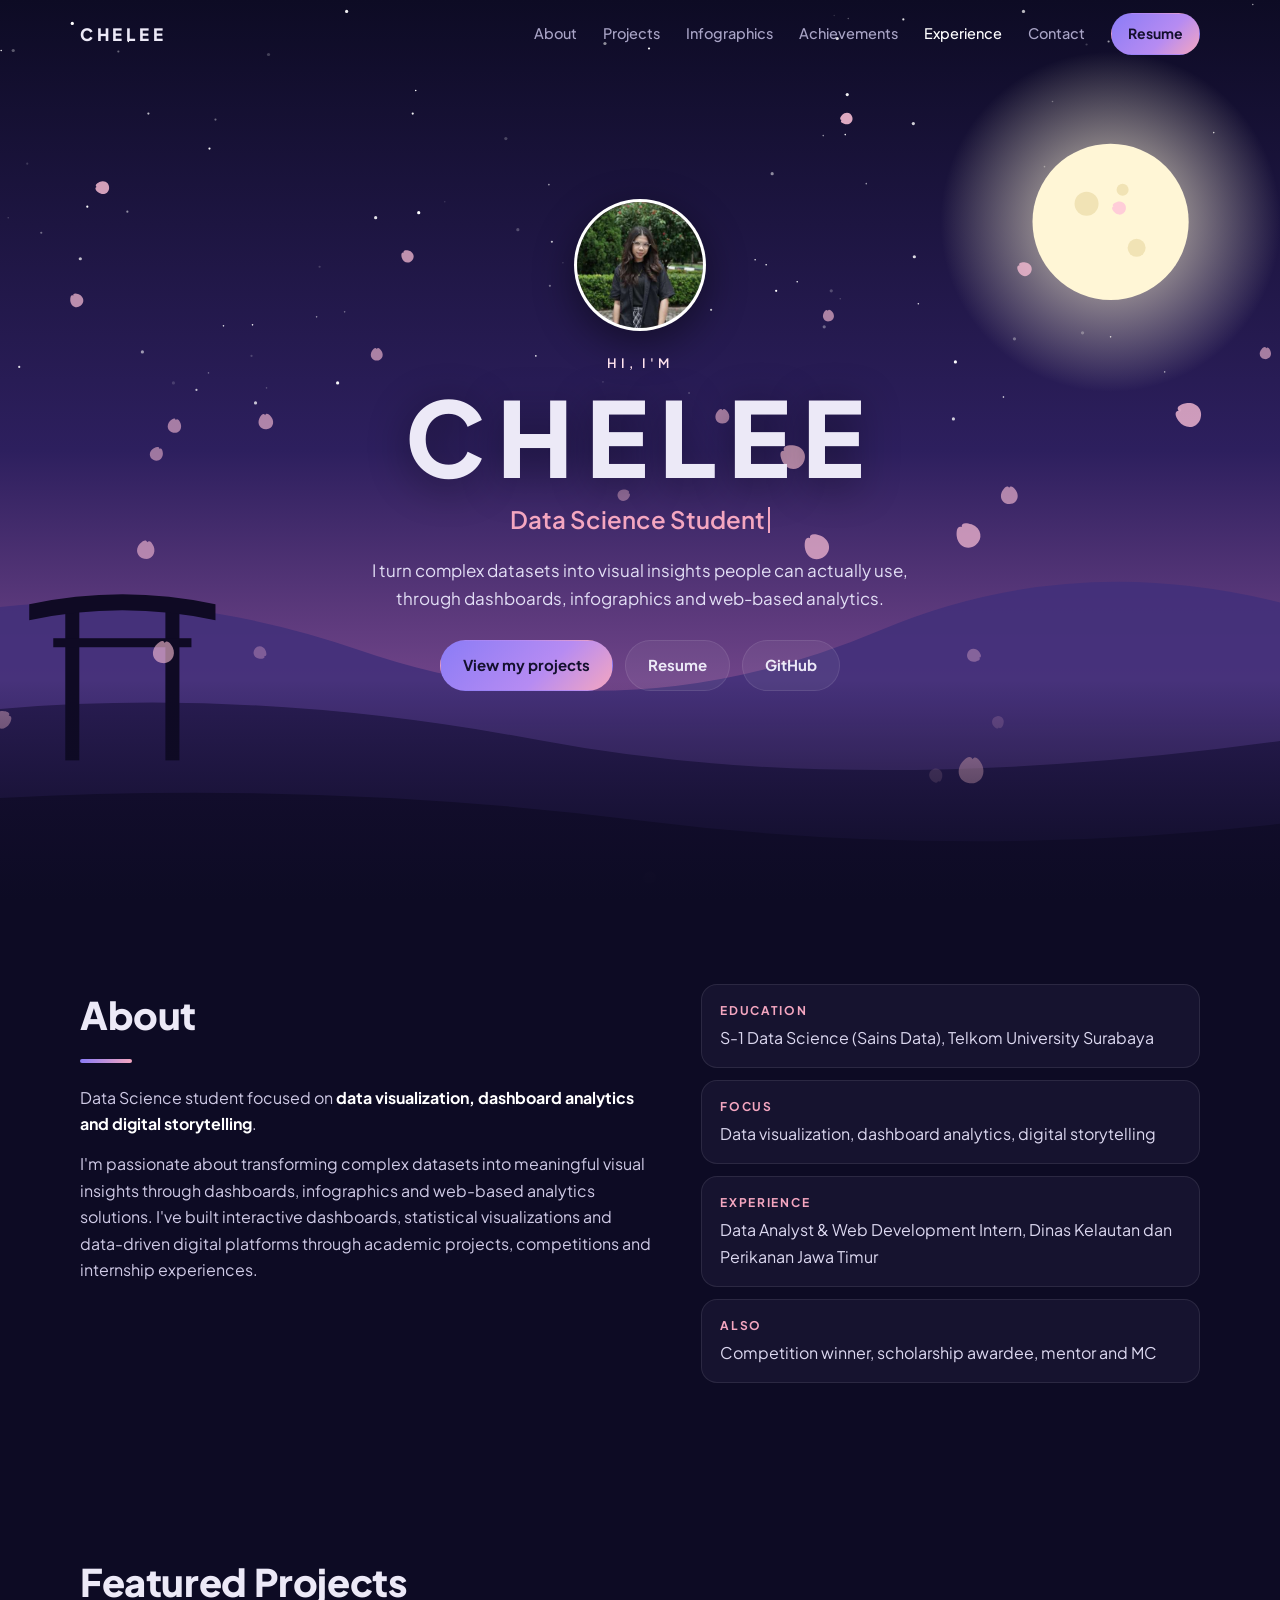
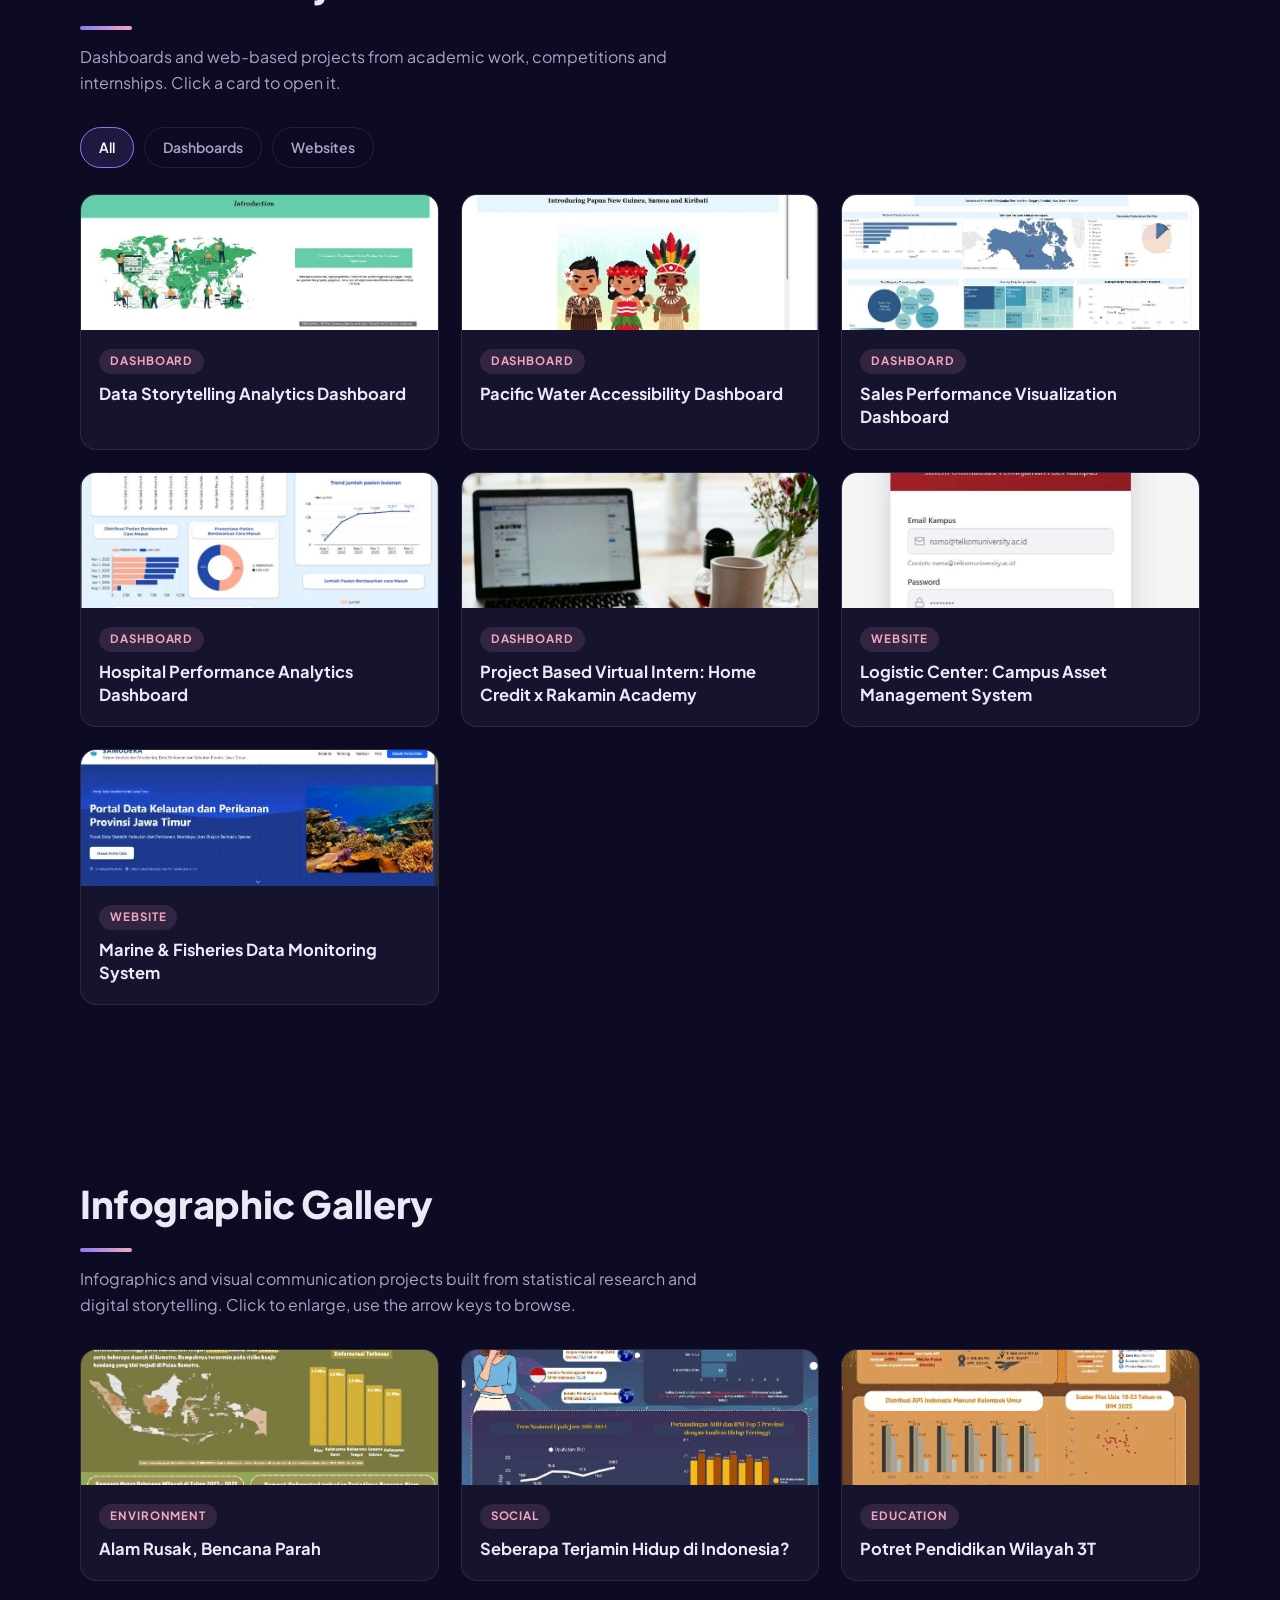
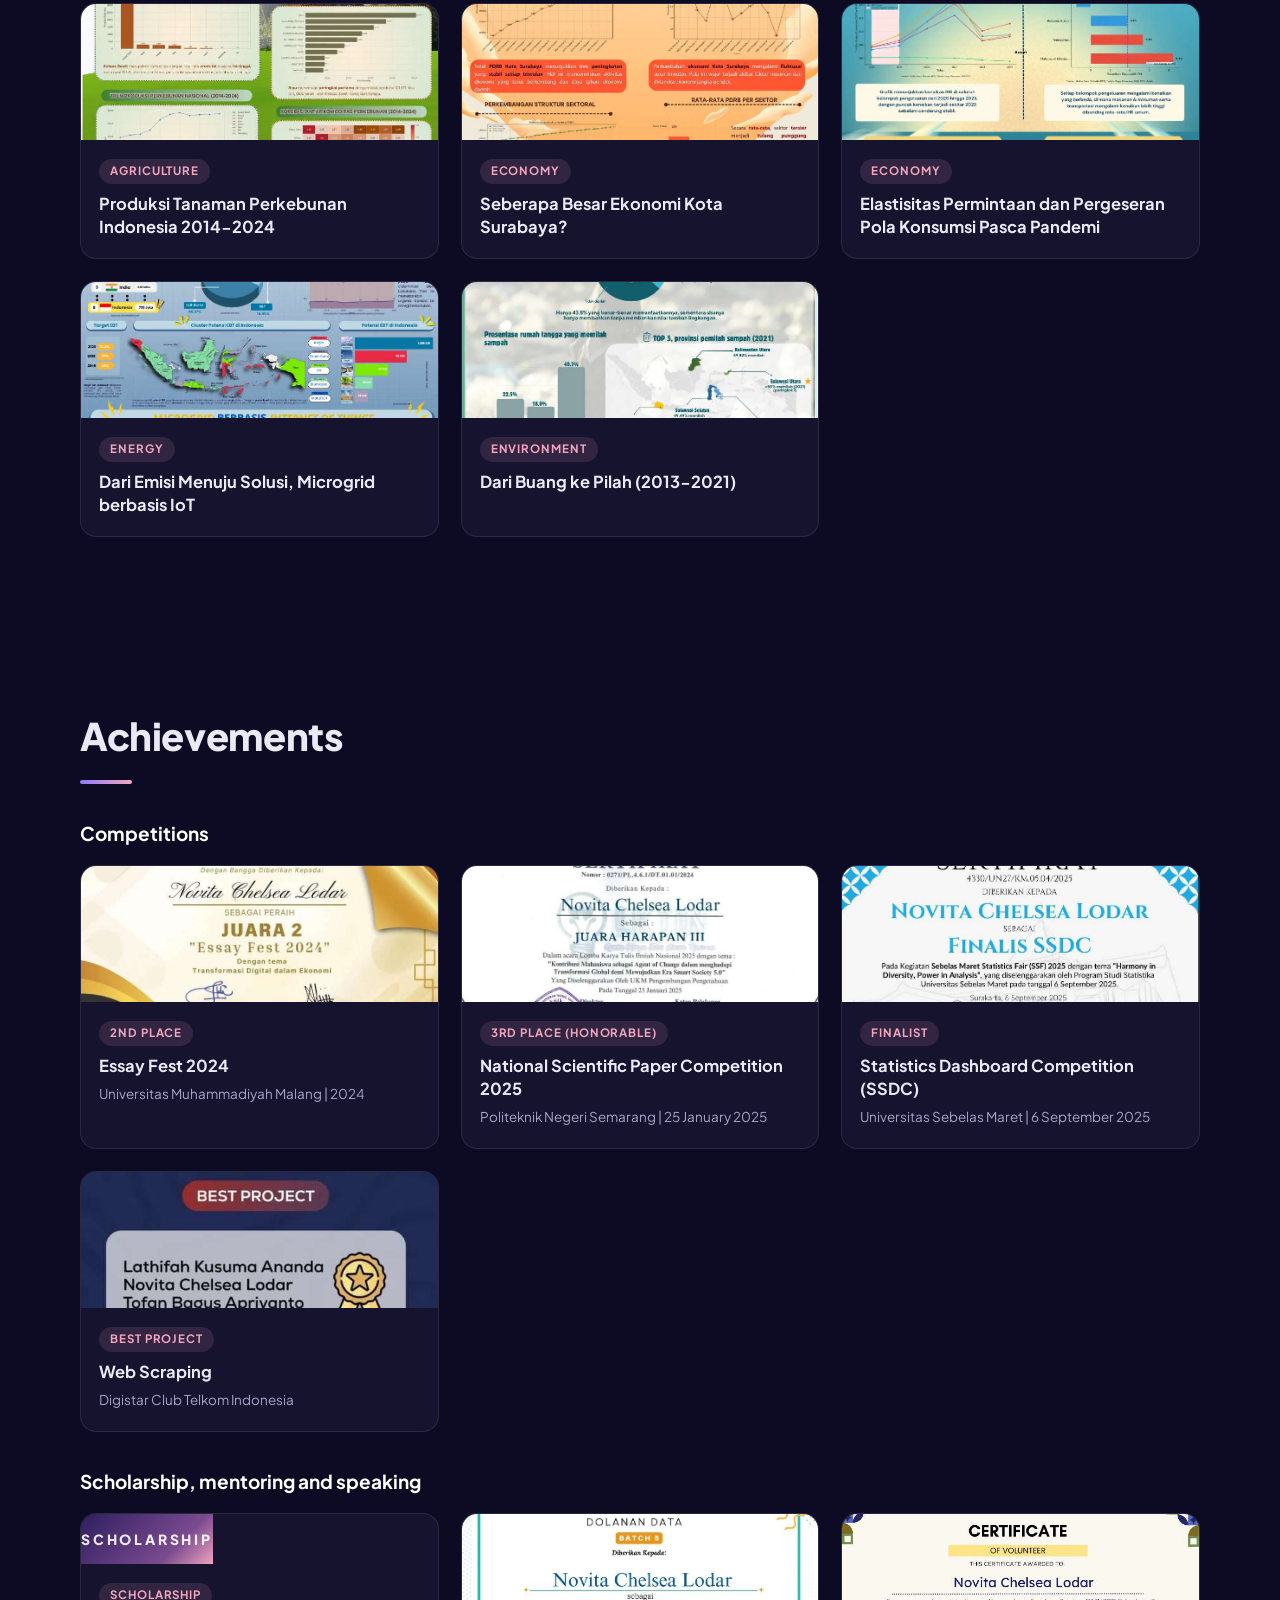
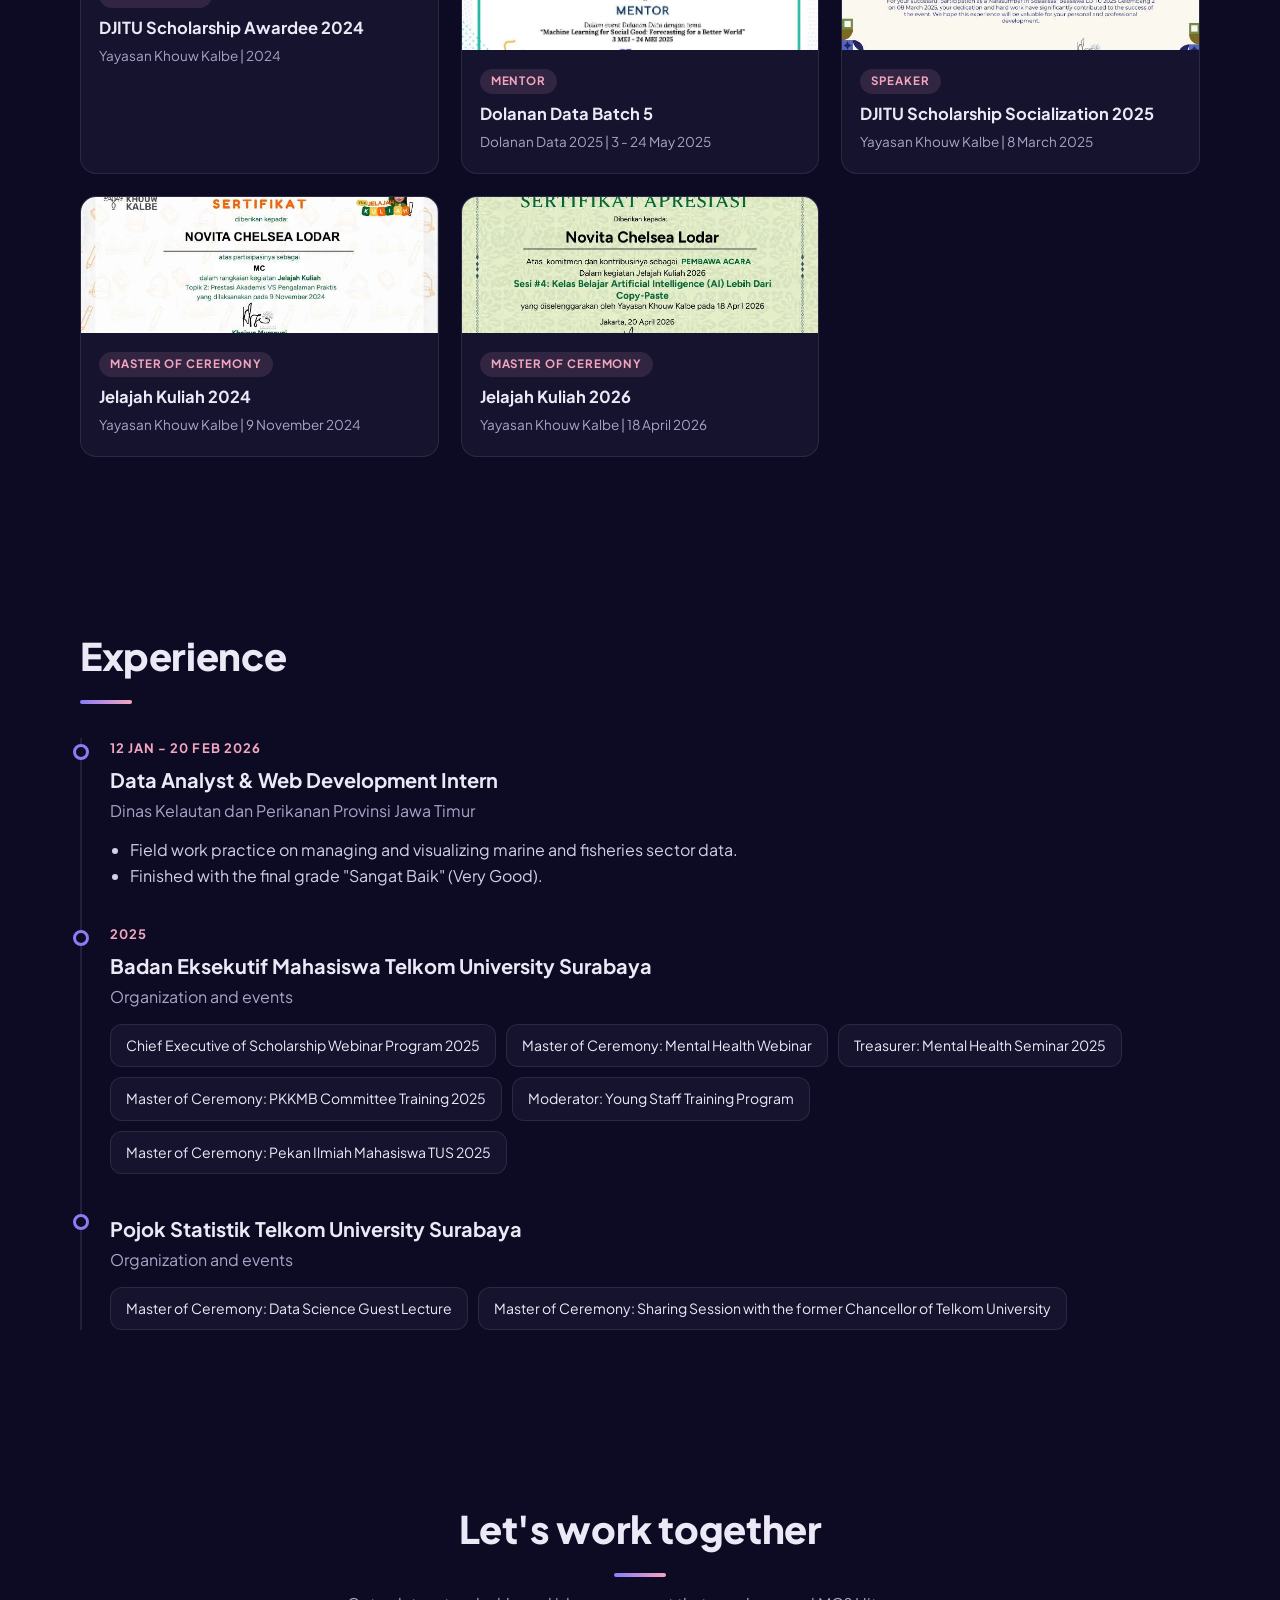
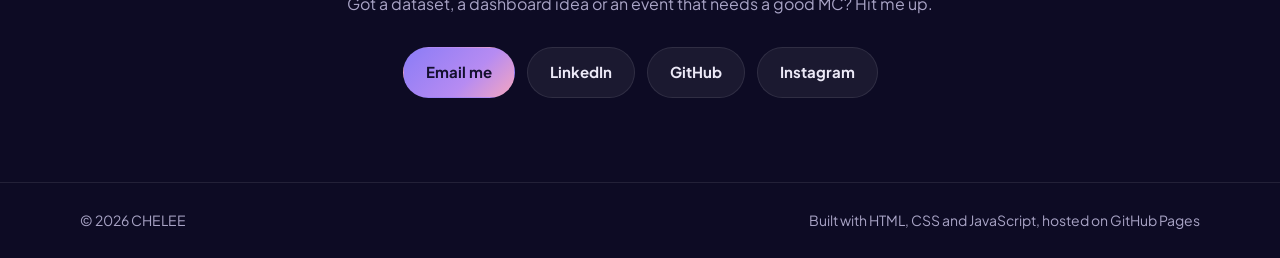
==== index.html @ 72164567 "Add files via upload" ====
<!DOCTYPE html>
<html lang="en">
<head>
  <meta charset="utf-8" />
  <meta name="viewport" content="width=device-width, initial-scale=1" />
  <title>CHELEE | Data Science Student</title>
  <meta name="description" content="Portfolio of CHELEE, a Data Science student focused on data visualization, dashboard analytics and digital storytelling." />
  <meta property="og:title" content="CHELEE | Data Science Student" />
  <meta property="og:description" content="Dashboards, infographics and data-driven web projects." />
  <meta name="theme-color" content="#0d0b24" />
  <link rel="icon" href="data:image/svg+xml,%3Csvg xmlns='http://www.w3.org/2000/svg' viewBox='0 0 64 64'%3E%3Crect width='64' height='64' rx='14' fill='%232d1f5e'/%3E%3Ctext x='32' y='44' font-size='36' font-family='Arial' font-weight='700' fill='%23f4a6c0' text-anchor='middle'%3EC%3C/text%3E%3C/svg%3E" />
  <link rel="preconnect" href="https://fonts.googleapis.com" />
  <link rel="preconnect" href="https://fonts.gstatic.com" crossorigin />
  <link href="https://fonts.googleapis.com/css2?family=Plus+Jakarta+Sans:wght@400;500;600;700;800&display=swap" rel="stylesheet" />
  <link rel="stylesheet" href="css/style.css" />
</head>
<body>

<header class="nav" id="nav">
  <div class="nav-inner">
    <a class="brand" href="#home">CHELEE</a>
    <button class="menu-btn" id="menuBtn" aria-expanded="false" aria-controls="navLinks">Menu</button>
    <nav class="nav-links" id="navLinks" aria-label="Main">
      <a href="#about">About</a>
      <a href="#projects">Projects</a>
      <a href="#infographics">Infographics</a>
      <a href="#achievements">Achievements</a>
      <a href="#experience">Experience</a>
      <a href="#contact">Contact</a>
      <a class="btn btn-small" id="resumeNav" href="#" target="_blank" rel="noopener">Resume</a>
    </nav>
  </div>
</header>

<main>
  <section class="hero" id="home">
    <img class="hero-bg" src="assets/scene.svg" alt="" />
    <div class="hero-inner">
      <img class="avatar" src="assets/img/avatar.jpg" alt="Portrait of Chelee" width="132" height="132" />
      <p class="eyebrow">Hi, I'm</p>
      <h1>CHELEE</h1>
      <p class="typed-line"><span id="typed"></span><span class="caret"></span></p>
      <p class="lead">I turn complex datasets into visual insights people can actually use, through dashboards, infographics and web-based analytics.</p>
      <div class="cta">
        <a class="btn" href="#projects">View my projects</a>
        <a class="btn btn-ghost" id="resumeHero" href="#" target="_blank" rel="noopener">Resume</a>
        <a class="btn btn-ghost" id="githubHero" href="#" target="_blank" rel="noopener">GitHub</a>
      </div>
    </div>
    <div class="hero-fade"></div>
  </section>

  <section class="section reveal" id="about">
    <div class="wrap about">
      <div>
        <h2 class="section-title">About</h2>
        <p>Data Science student focused on <strong>data visualization, dashboard analytics and digital storytelling</strong>.</p>
        <p>I'm passionate about transforming complex datasets into meaningful visual insights through dashboards, infographics and web-based analytics solutions. I've built interactive dashboards, statistical visualizations and data-driven digital platforms through academic projects, competitions and internship experiences.</p>
      </div>
      <dl class="facts">
        <div><dt>Education</dt><dd>S-1 Data Science (Sains Data), Telkom University Surabaya</dd></div>
        <div><dt>Focus</dt><dd>Data visualization, dashboard analytics, digital storytelling</dd></div>
        <div><dt>Experience</dt><dd>Data Analyst &amp; Web Development Intern, Dinas Kelautan dan Perikanan Jawa Timur</dd></div>
        <div><dt>Also</dt><dd>Competition winner, scholarship awardee, mentor and MC</dd></div>
      </dl>
    </div>
  </section>

  <section class="section reveal" id="projects">
    <div class="wrap">
      <h2 class="section-title">Featured Projects</h2>
      <p class="section-sub">Dashboards and web-based projects from academic work, competitions and internships. Click a card to open it.</p>
      <div class="chips" id="projectFilters" role="tablist" aria-label="Filter projects"></div>
      <div class="grid" id="projectGrid"></div>
    </div>
  </section>

  <section class="section reveal" id="infographics">
    <div class="wrap">
      <h2 class="section-title">Infographic Gallery</h2>
      <p class="section-sub">Infographics and visual communication projects built from statistical research and digital storytelling. Click to enlarge, use the arrow keys to browse.</p>
      <div class="grid" id="infoGrid"></div>
    </div>
  </section>

  <section class="section reveal" id="achievements">
    <div class="wrap">
      <h2 class="section-title">Achievements</h2>
      <h3 class="sub-title">Competitions</h3>
      <div class="grid" id="compGrid"></div>
      <h3 class="sub-title">Scholarship, mentoring and speaking</h3>
      <div class="grid" id="commGrid"></div>
    </div>
  </section>

  <section class="section reveal" id="experience">
    <div class="wrap">
      <h2 class="section-title">Experience</h2>
      <div class="timeline" id="timeline"></div>
    </div>
  </section>

  <section class="section reveal" id="contact">
    <div class="wrap contact">
      <h2 class="section-title">Let's work together</h2>
      <p class="section-sub">Got a dataset, a dashboard idea or an event that needs a good MC? Hit me up.</p>
      <div class="contact-links">
        <a class="btn" id="emailBtn" href="#">Email me</a>
        <a class="btn btn-ghost" id="linkedinBtn" href="#" target="_blank" rel="noopener">LinkedIn</a>
        <a class="btn btn-ghost" id="githubBtn" href="#" target="_blank" rel="noopener">GitHub</a>
        <a class="btn btn-ghost" id="instagramBtn" href="#" target="_blank" rel="noopener">Instagram</a>
      </div>
    </div>
  </section>
</main>

<footer class="footer">
  <div class="wrap">
    <span>&copy; <span id="year"></span> CHELEE</span>
    <span>Built with HTML, CSS and JavaScript, hosted on GitHub Pages</span>
  </div>
</footer>

<div class="modal" id="modal" aria-hidden="true" role="dialog" aria-modal="true" aria-labelledby="mTitle">
  <div class="modal-backdrop" data-close></div>
  <div class="modal-card">
    <button class="modal-x" data-close aria-label="Close">Close</button>
    <div class="modal-media" id="mMedia"></div>
    <div class="modal-body">
      <span class="badge" id="mBadge"></span>
      <h3 id="mTitle"></h3>
      <p class="meta" id="mMeta"></p>
      <p id="mDesc"></p>
      <p class="tools" id="mTools"></p>
      <div class="modal-links" id="mLinks"></div>
      <div class="modal-nav">
        <button class="btn btn-ghost btn-small" id="mPrev">Previous</button>
        <span id="mCount"></span>
        <button class="btn btn-ghost btn-small" id="mNext">Next</button>
      </div>
    </div>
  </div>
</div>

<script src="js/data.js"></script>
<script src="js/main.js"></script>
</body>
</html>
---- css/style.css ----
:root {
  --bg: #0d0b24;
  --surface: #16132f;
  --surface-2: #1d1940;
  --line: rgba(255, 255, 255, 0.09);
  --text: #ece9f7;
  --muted: #a9a4c6;
  --pink: #f4a6c0;
  --violet: #8b7cf6;
  --radius: 16px;
  --wrap: 1120px;
}

* { box-sizing: border-box; }
html { scroll-behavior: smooth; scroll-padding-top: 76px; }
body {
  margin: 0;
  background: var(--bg);
  color: var(--text);
  font-family: "Plus Jakarta Sans", system-ui, -apple-system, "Segoe UI", Roboto, Arial, sans-serif;
  line-height: 1.65;
  -webkit-font-smoothing: antialiased;
}
body.lock { overflow: hidden; }
img { max-width: 100%; display: block; }
a { color: inherit; }
h1, h2, h3, p { margin: 0; }
.wrap { width: min(var(--wrap), 100% - 40px); margin: 0 auto; }

/* ---------- buttons ---------- */
.btn {
  display: inline-block;
  padding: 12px 22px;
  border-radius: 999px;
  border: 1px solid transparent;
  background: linear-gradient(135deg, var(--violet), #b68bf2 60%, var(--pink));
  color: #14102e;
  font: inherit;
  font-weight: 700;
  font-size: 15px;
  text-decoration: none;
  cursor: pointer;
  transition: transform 0.18s ease, box-shadow 0.18s ease, background 0.18s ease;
}
.btn:hover { transform: translateY(-2px); box-shadow: 0 10px 28px rgba(139, 124, 246, 0.35); }
.btn-ghost { background: rgba(255, 255, 255, 0.06); color: var(--text); border-color: var(--line); }
.btn-ghost:hover { background: rgba(255, 255, 255, 0.12); box-shadow: none; }
.btn-small { padding: 8px 16px; font-size: 14px; }
:focus-visible { outline: 2px solid var(--pink); outline-offset: 3px; }

/* ---------- nav ---------- */
.nav { position: fixed; inset: 0 0 auto 0; z-index: 50; transition: background 0.25s, border-color 0.25s; border-bottom: 1px solid transparent; }
.nav.scrolled { background: rgba(13, 11, 36, 0.82); backdrop-filter: blur(14px); -webkit-backdrop-filter: blur(14px); border-color: var(--line); }
.nav-inner { width: min(var(--wrap), 100% - 40px); margin: 0 auto; height: 68px; display: flex; align-items: center; justify-content: space-between; }
.brand { font-weight: 800; letter-spacing: 0.22em; text-decoration: none; font-size: 17px; }
.nav-links { display: flex; align-items: center; gap: 26px; }
.nav-links a:not(.btn) { text-decoration: none; font-size: 14.5px; font-weight: 500; color: var(--muted); transition: color 0.15s; }
.nav-links a:not(.btn):hover, .nav-links a.active { color: #fff; }
.menu-btn { display: none; background: none; border: 1px solid var(--line); color: var(--text); font: inherit; font-size: 14px; padding: 7px 14px; border-radius: 999px; cursor: pointer; }

/* ---------- hero ---------- */
.hero { position: relative; min-height: 100vh; min-height: 100svh; display: grid; place-items: center; overflow: hidden; text-align: center; padding: 110px 20px 120px; }
.hero-bg { position: absolute; inset: 0; width: 100%; height: 100%; object-fit: cover; }
.hero-fade { position: absolute; inset: auto 0 0 0; height: 220px; background: linear-gradient(to bottom, transparent, var(--bg)); pointer-events: none; }
.hero-inner { position: relative; z-index: 2; max-width: 720px; }
.avatar { width: 132px; height: 132px; margin: 0 auto 22px; border-radius: 50%; object-fit: cover; border: 3px solid rgba(255, 255, 255, 0.85); box-shadow: 0 12px 40px rgba(0, 0, 0, 0.45); background: #fff; }
.eyebrow { color: #ffe3ee; letter-spacing: 0.3em; text-transform: uppercase; font-size: 13px; font-weight: 600; }
.hero h1 { font-size: clamp(52px, 11vw, 104px); font-weight: 800; letter-spacing: 0.12em; line-height: 1.05; margin: 6px 0 10px; text-shadow: 0 6px 40px rgba(0, 0, 0, 0.45); }
.typed-line { font-size: clamp(18px, 2.6vw, 24px); font-weight: 600; color: var(--pink); min-height: 1.6em; }
.caret { display: inline-block; width: 2px; height: 1.1em; background: var(--pink); margin-left: 3px; vertical-align: -0.18em; animation: blink 1s steps(1) infinite; }
@keyframes blink { 50% { opacity: 0; } }
.lead { margin: 16px auto 28px; max-width: 560px; color: #e2def5; font-size: 17px; }
.cta { display: flex; gap: 12px; justify-content: center; flex-wrap: wrap; }

/* ---------- sections ---------- */
.section { padding: 84px 0; }
.section-title { font-size: clamp(28px, 4vw, 38px); font-weight: 800; letter-spacing: -0.01em; margin-bottom: 10px; }
.section-title::after { content: ""; display: block; width: 52px; height: 4px; border-radius: 4px; margin-top: 12px; background: linear-gradient(90deg, var(--violet), var(--pink)); }
.section-sub { color: var(--muted); max-width: 640px; margin: 14px 0 30px; }
.sub-title { font-size: 19px; font-weight: 700; margin: 34px 0 16px; color: #fff; }
.reveal { opacity: 0; transform: translateY(22px); transition: opacity 0.7s ease, transform 0.7s ease; }
.reveal.in { opacity: 1; transform: none; }

/* about */
.about { display: grid; grid-template-columns: 1.15fr 1fr; gap: 48px; align-items: start; }
.about p { color: #cfcae6; margin-top: 14px; }
.about p:first-of-type { margin-top: 22px; }
.about strong { color: #fff; }
.facts { margin: 0; display: grid; gap: 12px; }
.facts div { background: var(--surface); border: 1px solid var(--line); border-radius: var(--radius); padding: 16px 18px; }
.facts dt { font-size: 12px; letter-spacing: 0.14em; text-transform: uppercase; color: var(--pink); font-weight: 700; }
.facts dd { margin: 4px 0 0; color: #dcd8f0; }

/* chips */
.chips { display: flex; gap: 10px; margin-bottom: 26px; flex-wrap: wrap; }
.chip { font: inherit; font-size: 14px; font-weight: 600; padding: 8px 18px; border-radius: 999px; border: 1px solid var(--line); background: transparent; color: var(--muted); cursor: pointer; transition: 0.15s; }
.chip:hover { color: #fff; border-color: rgba(255, 255, 255, 0.25); }
.chip.on { background: var(--surface-2); color: #fff; border-color: var(--violet); }

/* cards */
.grid { display: grid; grid-template-columns: repeat(auto-fill, minmax(320px, 1fr)); gap: 22px; }
.card { text-align: left; font: inherit; color: inherit; padding: 0; background: var(--surface); border: 1px solid var(--line); border-radius: var(--radius); overflow: hidden; cursor: pointer; display: flex; flex-direction: column; transition: transform 0.22s ease, border-color 0.22s ease, box-shadow 0.22s ease; }
.card:hover { transform: translateY(-6px); border-color: rgba(182, 139, 242, 0.6); box-shadow: 0 18px 40px rgba(0, 0, 0, 0.4); }
.card-media { aspect-ratio: 823 / 313; background: var(--surface-2); overflow: hidden; }
.card-media img { width: 100%; height: 100%; object-fit: cover; transition: transform 0.5s ease; }
.card:hover .card-media img { transform: scale(1.05); }
.ph { width: 100%; height: 100%; display: grid; place-items: center; background: linear-gradient(135deg, #2d1f5e, #7a4a8f 70%, #f0a2bd); }
.ph span { font-weight: 800; letter-spacing: 0.2em; text-transform: uppercase; font-size: 14px; color: rgba(255, 255, 255, 0.9); }
.card-body { padding: 16px 18px 20px; }
.card-body h3 { font-size: 16.5px; line-height: 1.4; margin-top: 8px; font-weight: 700; }
.card-sub { color: var(--muted); font-size: 13.5px; margin-top: 6px; }
.badge { display: inline-block; font-size: 11.5px; font-weight: 700; letter-spacing: 0.08em; text-transform: uppercase; color: var(--pink); background: rgba(244, 166, 192, 0.12); border-radius: 999px; padding: 3px 11px; }

/* timeline */
.timeline { position: relative; margin-top: 34px; padding-left: 28px; border-left: 2px solid var(--line); display: grid; gap: 34px; }
.tl-item { position: relative; }
.tl-dot { position: absolute; left: -37px; top: 6px; width: 16px; height: 16px; border-radius: 50%; background: var(--bg); border: 3px solid var(--violet); }
.tl-date { color: var(--pink); font-size: 13px; font-weight: 700; letter-spacing: 0.08em; text-transform: uppercase; }
.tl-item h3 { font-size: 20px; font-weight: 700; margin-top: 4px; }
.tl-org { color: var(--muted); margin-top: 2px; }
.tl-item ul { margin: 12px 0 0; padding-left: 20px; color: #d3cfe8; }
.role-list { display: flex; flex-wrap: wrap; gap: 10px; margin-top: 14px; }
.role { font: inherit; font-size: 14px; color: var(--text); background: var(--surface); border: 1px solid var(--line); border-radius: 12px; padding: 9px 15px; cursor: pointer; text-align: left; transition: 0.18s; }
.role:hover { border-color: var(--violet); background: var(--surface-2); transform: translateY(-2px); }

/* contact */
.contact { text-align: center; }
.contact .section-title::after { margin-left: auto; margin-right: auto; }
.contact .section-sub { margin-left: auto; margin-right: auto; }
.contact-links { display: flex; flex-wrap: wrap; gap: 12px; justify-content: center; }

.footer { border-top: 1px solid var(--line); padding: 26px 0; color: var(--muted); font-size: 14px; }
.footer .wrap { display: flex; justify-content: space-between; gap: 12px; flex-wrap: wrap; }

/* ---------- modal ---------- */
.modal { position: fixed; inset: 0; z-index: 100; display: none; align-items: center; justify-content: center; padding: 20px; }
.modal.open { display: flex; }
.modal-backdrop { position: absolute; inset: 0; background: rgba(6, 4, 20, 0.82); backdrop-filter: blur(6px); animation: fadeIn 0.2s ease; }
.modal-card { position: relative; width: min(920px, 100%); max-height: 92vh; overflow: auto; background: var(--surface); border: 1px solid var(--line); border-radius: 20px; animation: pop 0.25s ease; }
.modal-x { position: absolute; top: 12px; right: 12px; z-index: 2; font: inherit; font-size: 13px; font-weight: 600; padding: 7px 14px; border-radius: 999px; border: 1px solid var(--line); background: rgba(13, 11, 36, 0.8); color: var(--text); cursor: pointer; }
.modal-x:hover { background: rgba(13, 11, 36, 1); }
.modal-media { background: #0a0820; }
.modal-media img { width: 100%; height: auto; max-height: 62vh; object-fit: contain; margin: 0 auto; }
.modal-body { padding: 24px 28px 26px; }
.modal-body h3 { font-size: 22px; line-height: 1.35; margin-top: 10px; }
.modal-body .meta { color: var(--muted); margin-top: 4px; }
#mDesc { margin-top: 14px; color: #d8d4ee; }
.tools { margin-top: 10px; color: var(--muted); font-size: 14.5px; }
.modal-links { display: flex; gap: 10px; flex-wrap: wrap; margin-top: 16px; }
.modal-nav { display: flex; align-items: center; justify-content: space-between; margin-top: 22px; padding-top: 16px; border-top: 1px solid var(--line); color: var(--muted); font-size: 14px; }
@keyframes fadeIn { from { opacity: 0; } }
@keyframes pop { from { opacity: 0; transform: translateY(14px) scale(0.98); } }

/* ---------- responsive ---------- */
@media (max-width: 860px) {
  .about { grid-template-columns: 1fr; gap: 30px; }
  .menu-btn { display: block; }
  .nav-links { position: absolute; top: 68px; left: 0; right: 0; flex-direction: column; align-items: stretch; gap: 0; padding: 8px 20px 18px; background: rgba(13, 11, 36, 0.97); border-bottom: 1px solid var(--line); display: none; }
  .nav-links.open { display: flex; }
  .nav-links a:not(.btn) { padding: 12px 4px; font-size: 16px; }
  .nav-links .btn { margin-top: 8px; text-align: center; }
  .section { padding: 64px 0; }
  .grid { grid-template-columns: 1fr; }
  .modal-body { padding: 20px; }
}

@media (prefers-reduced-motion: reduce) {
  html { scroll-behavior: auto; }
  .reveal { opacity: 1; transform: none; transition: none; }
  .caret, .modal-card, .modal-backdrop { animation: none; }
  .card, .card-media img, .btn { transition: none; }
}
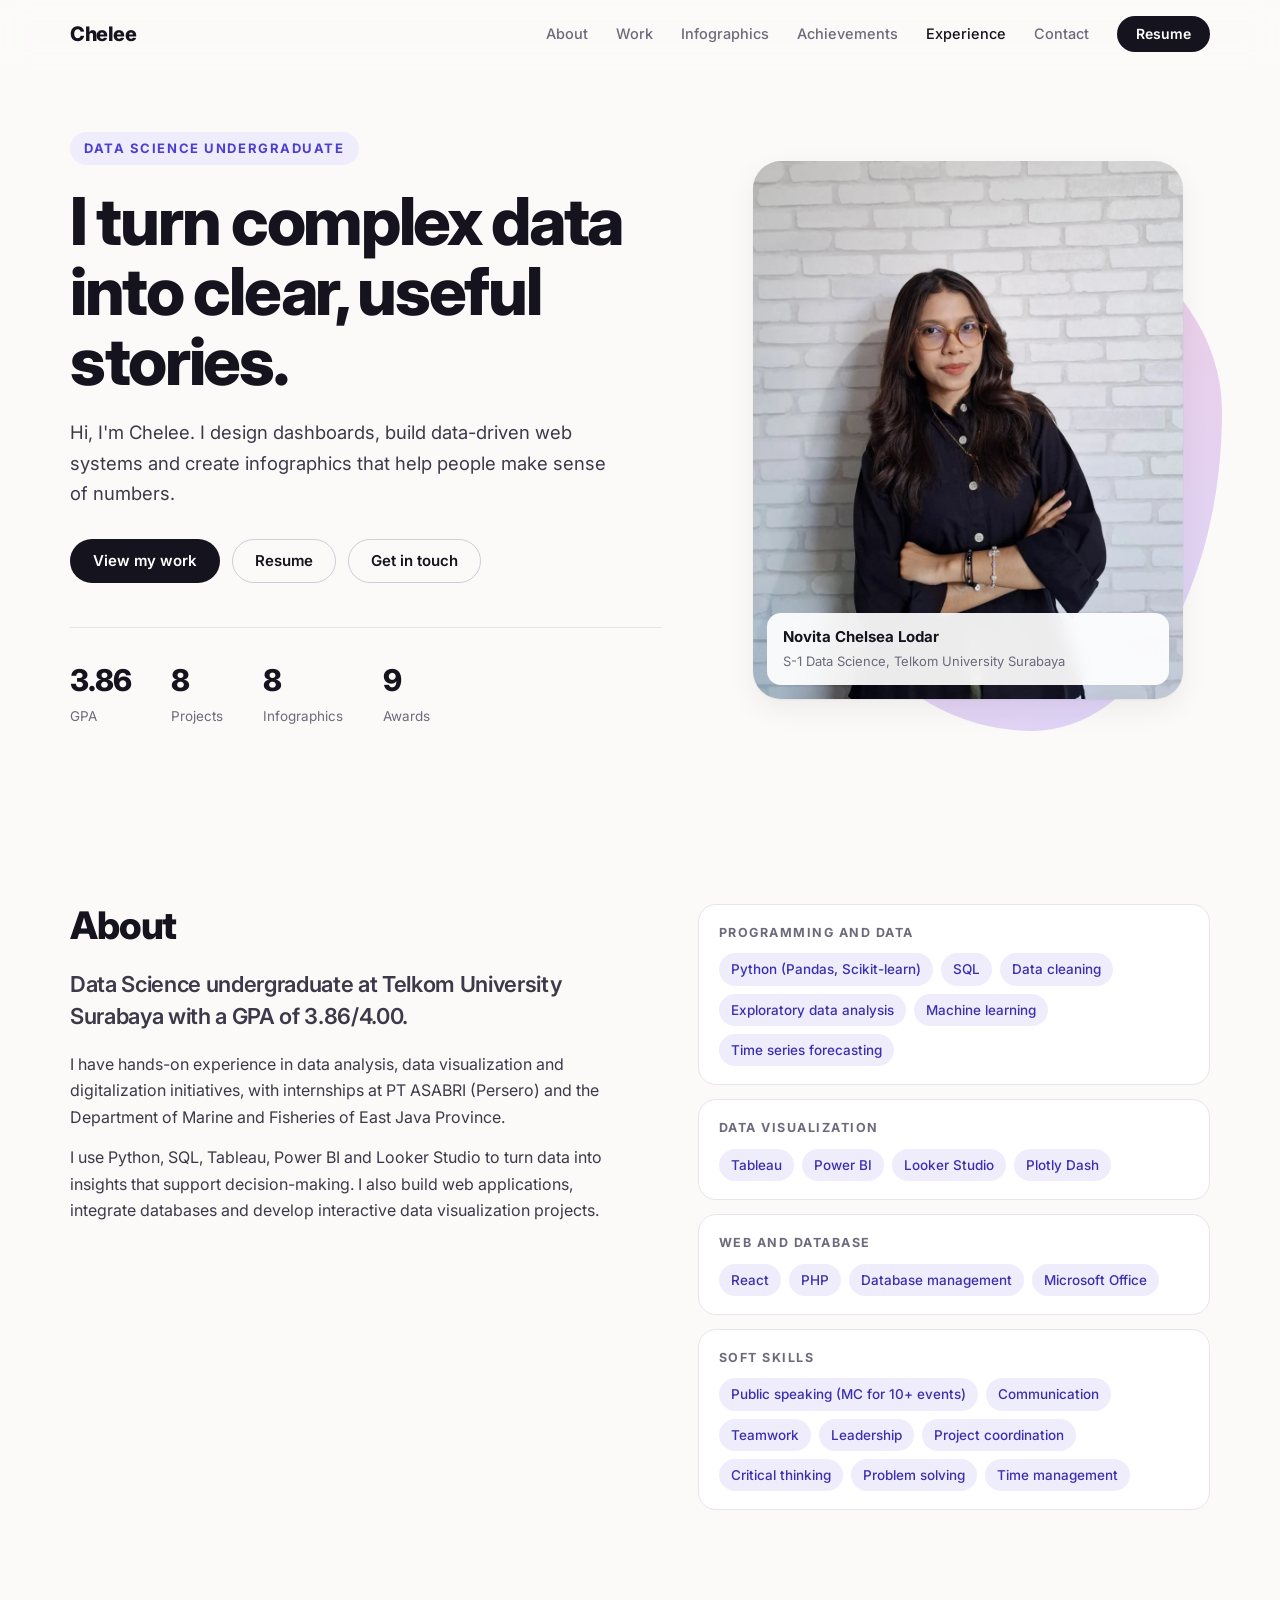
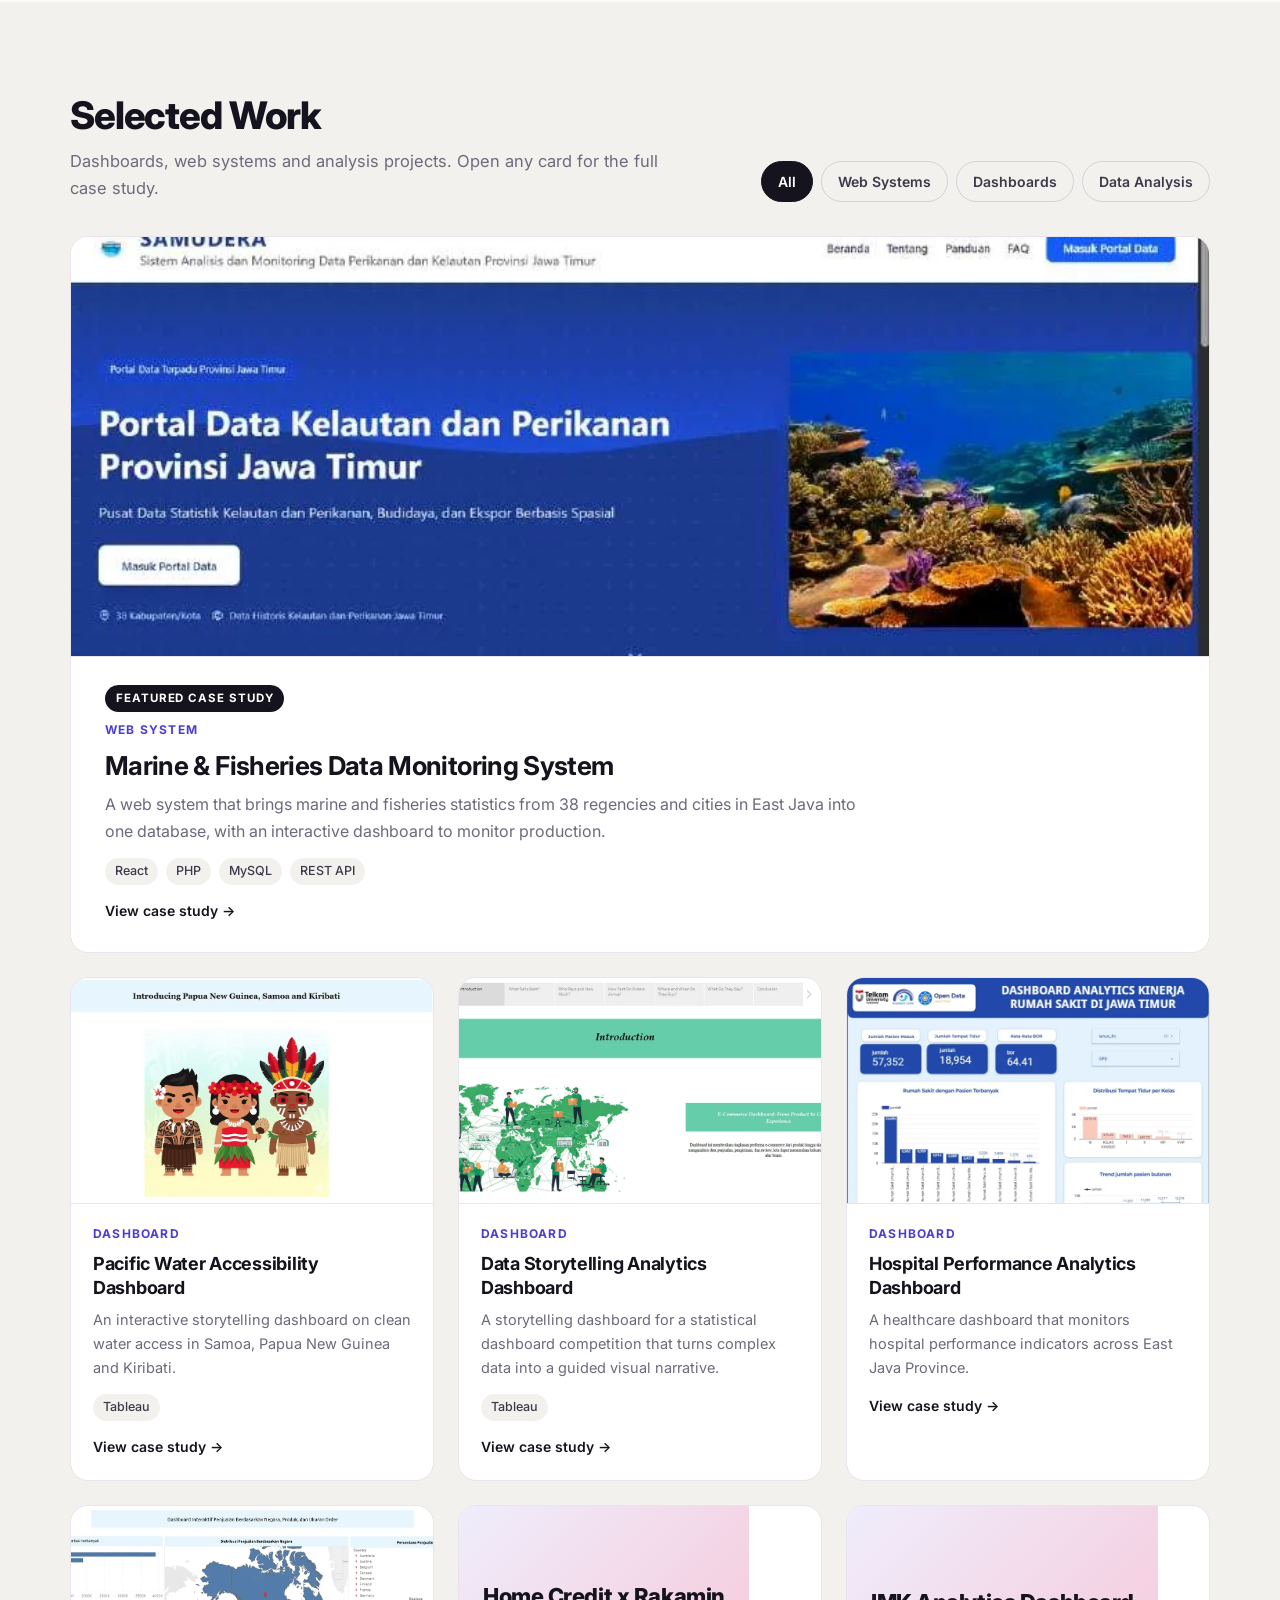
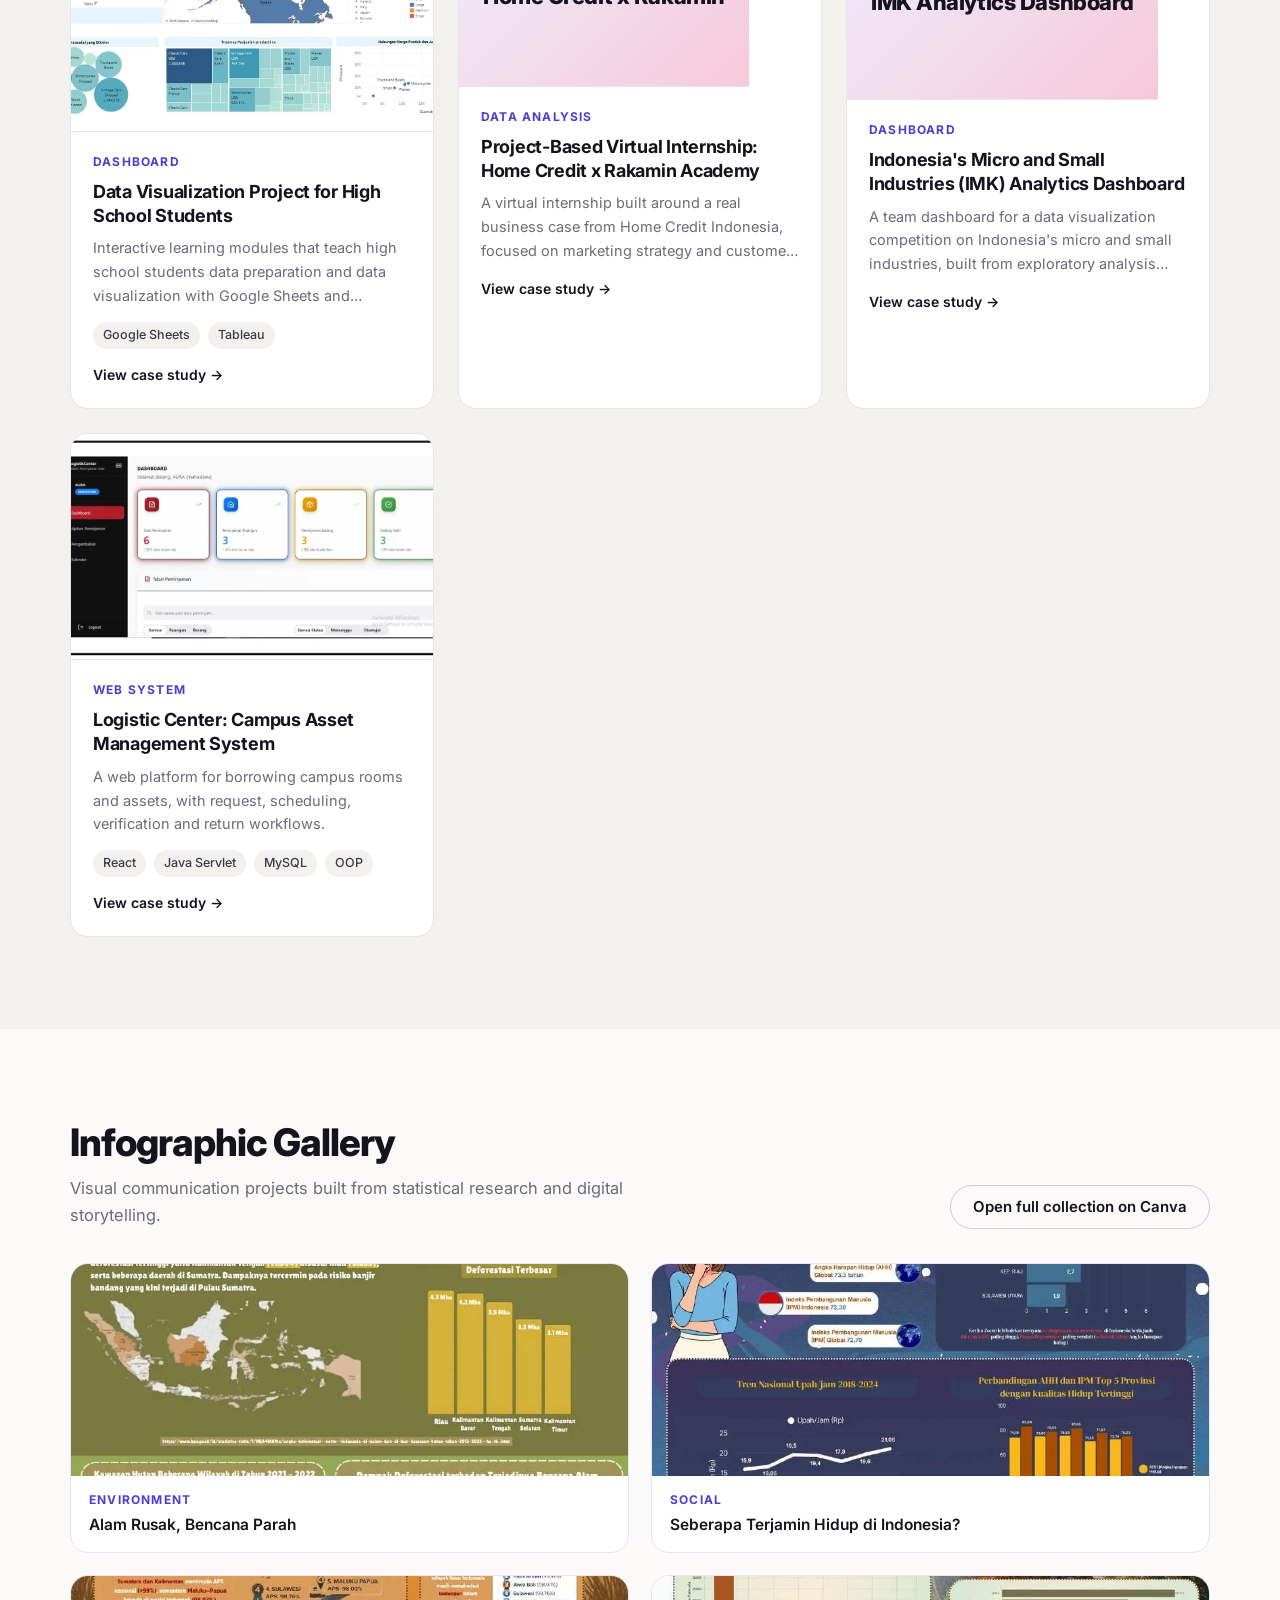
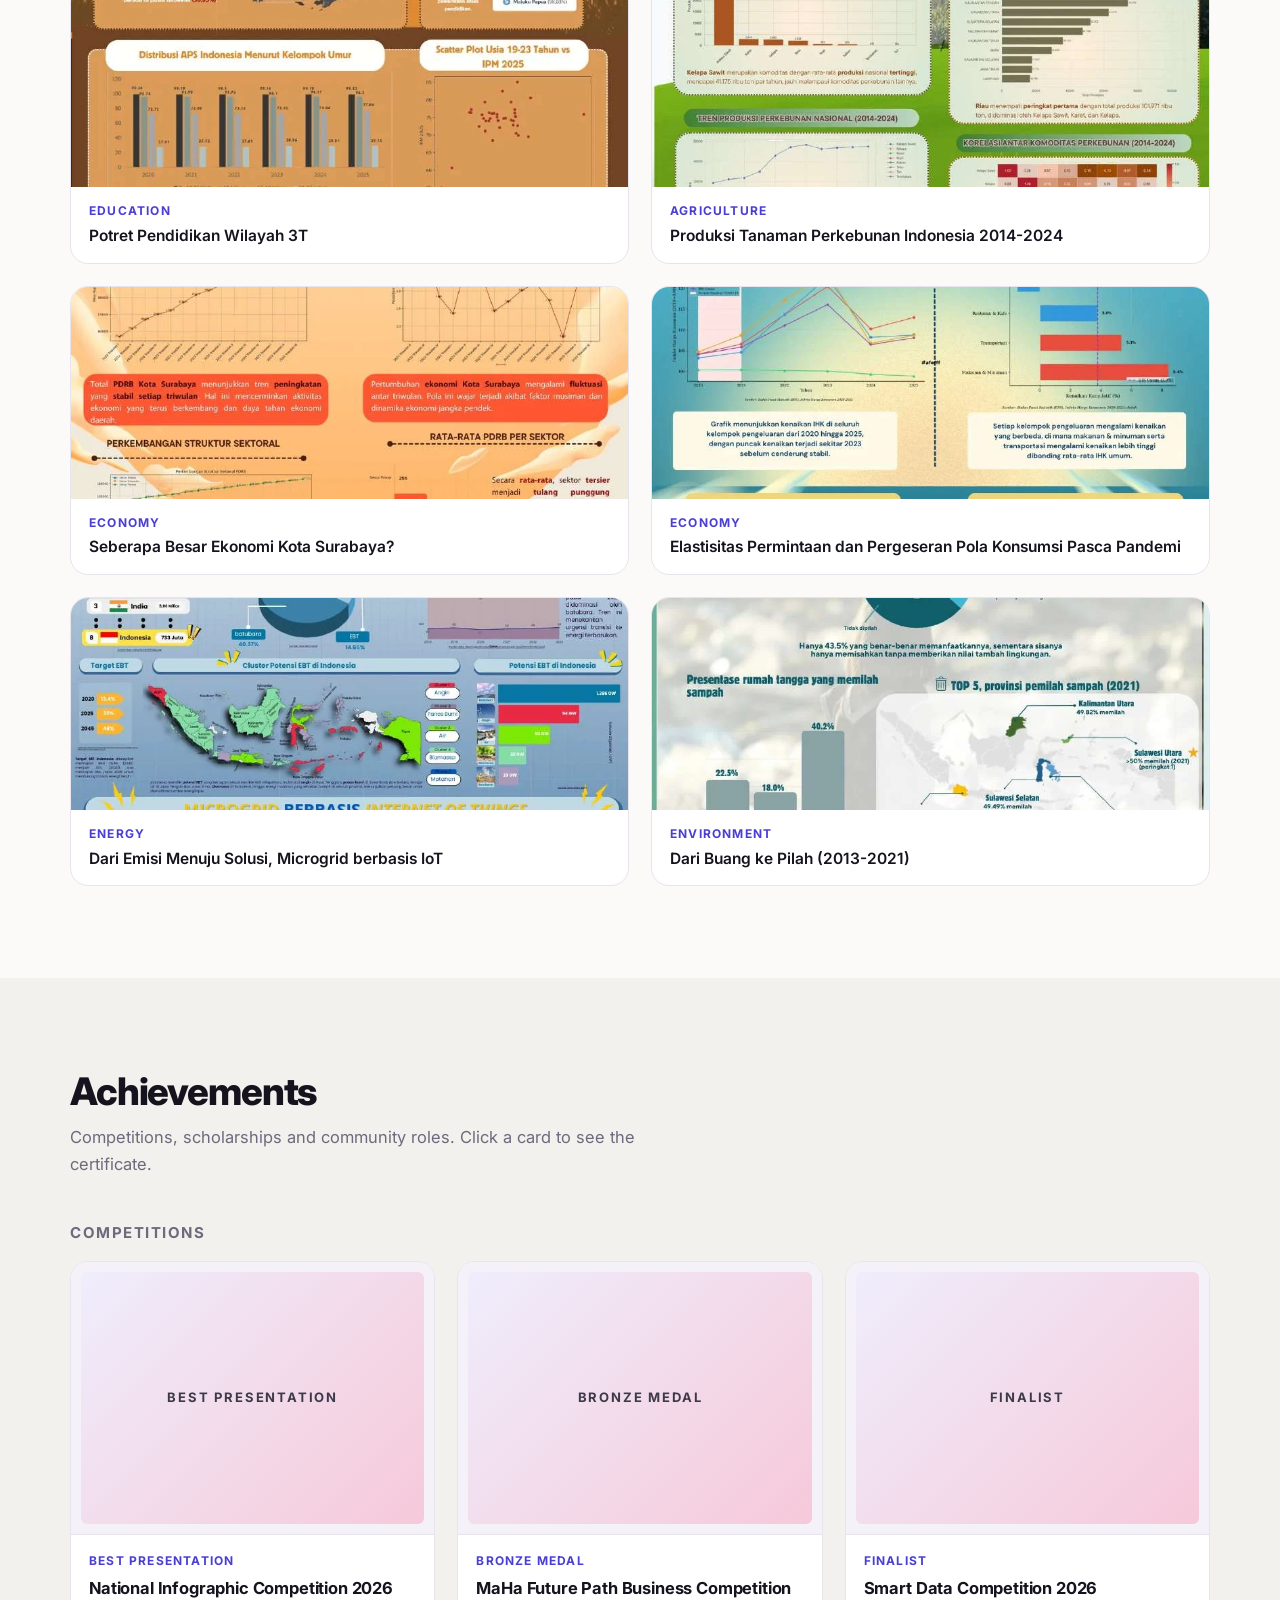
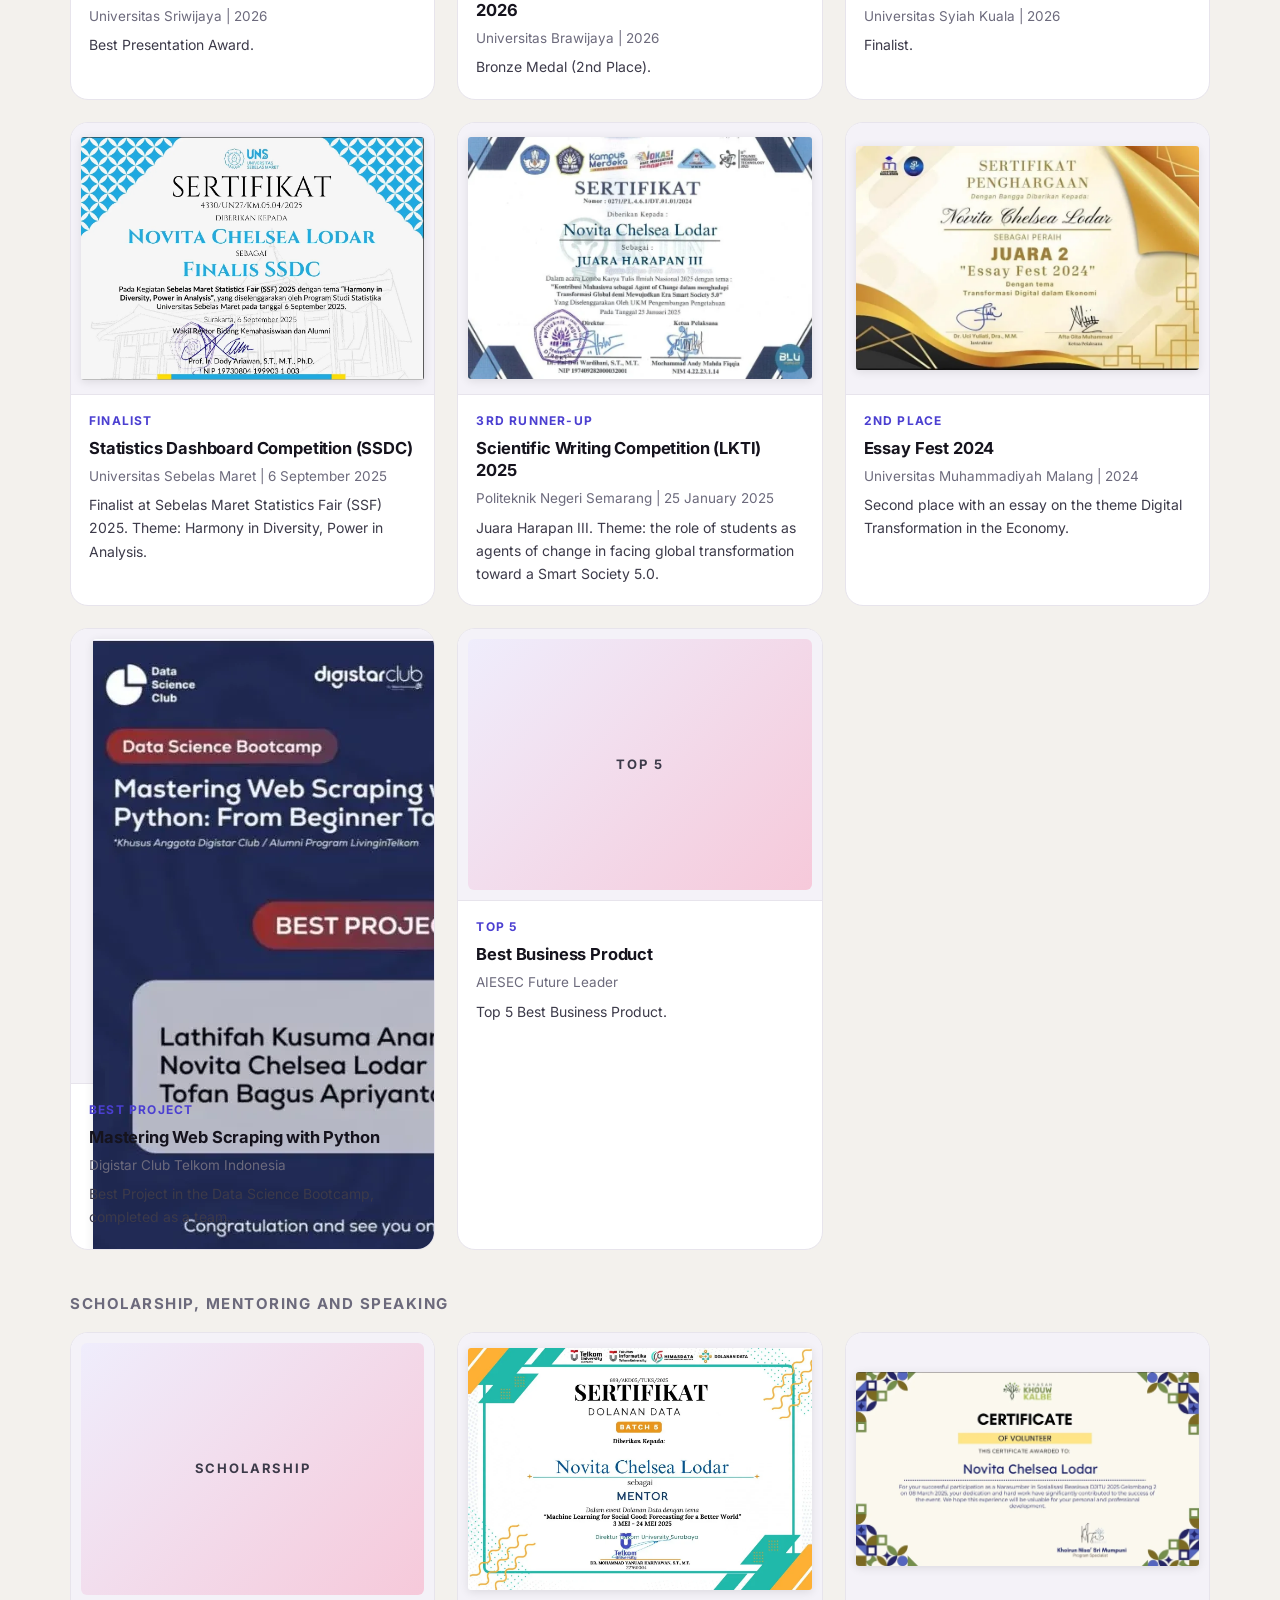
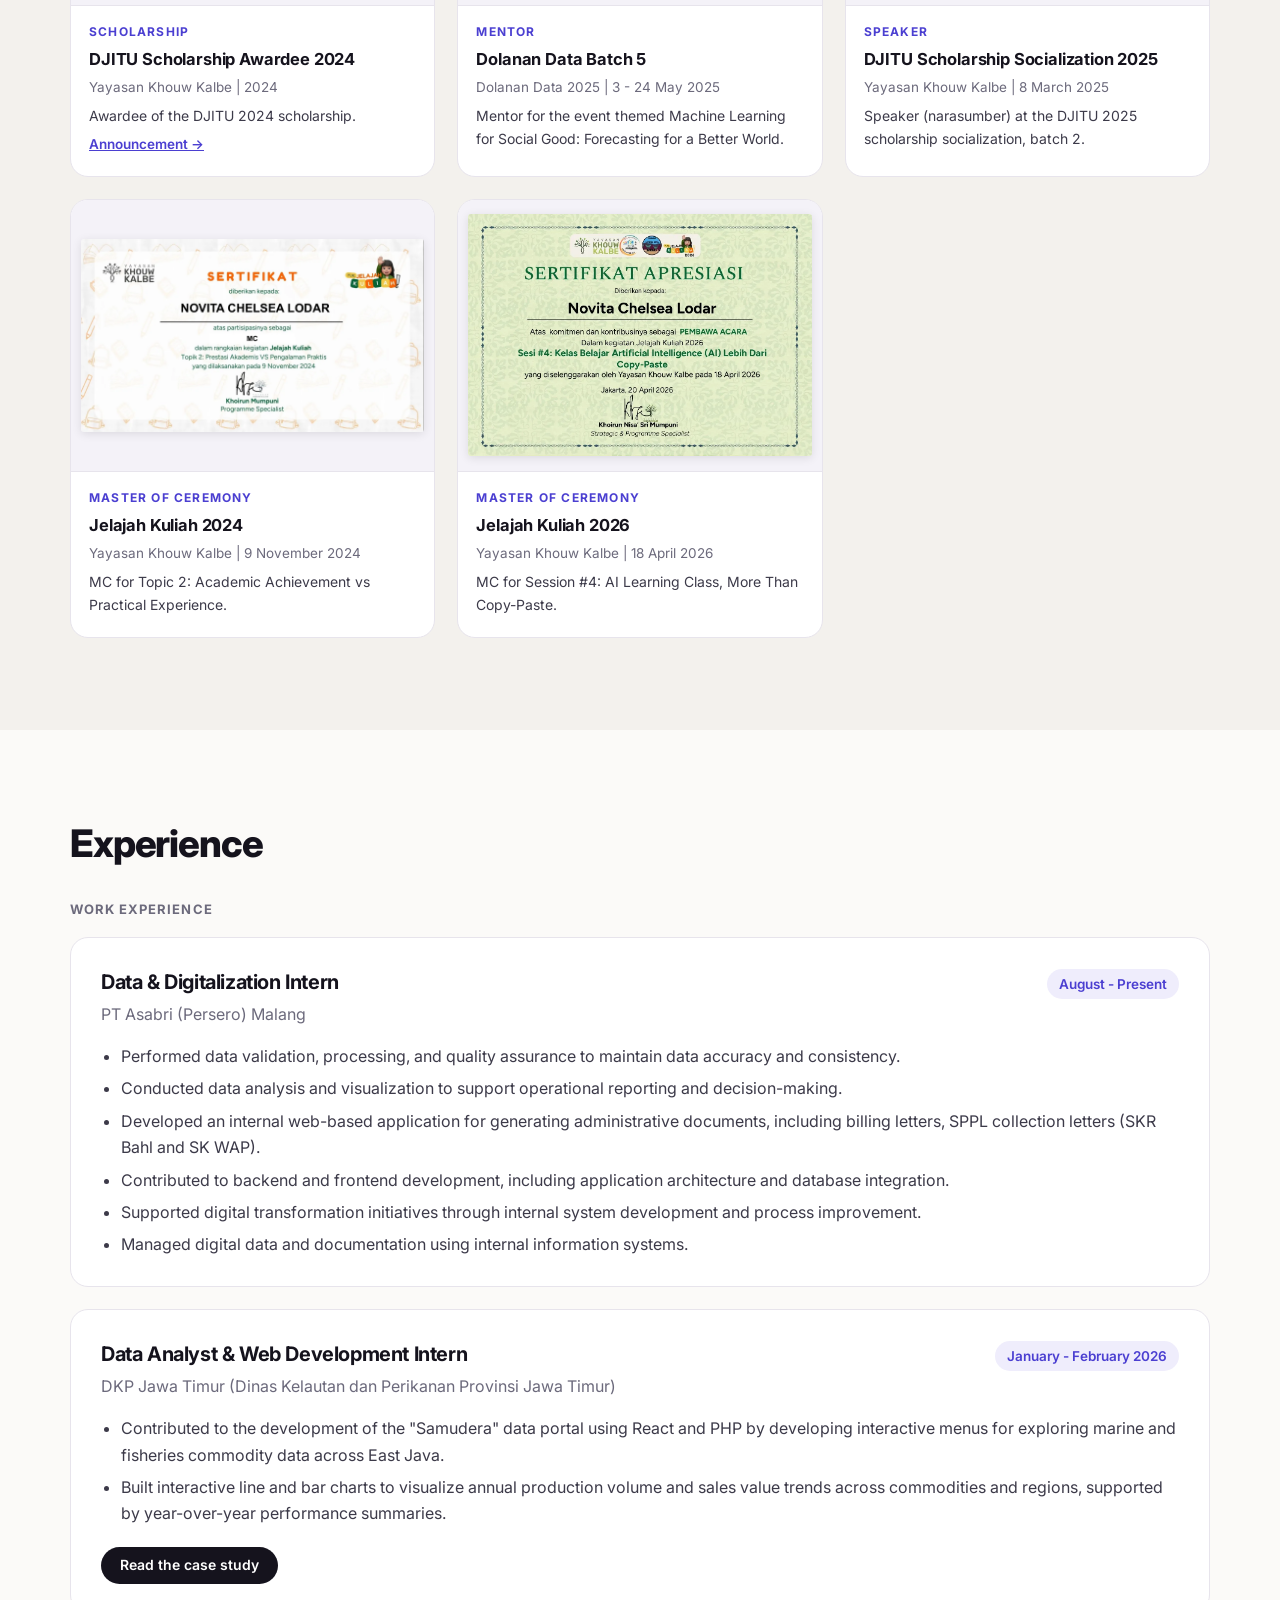
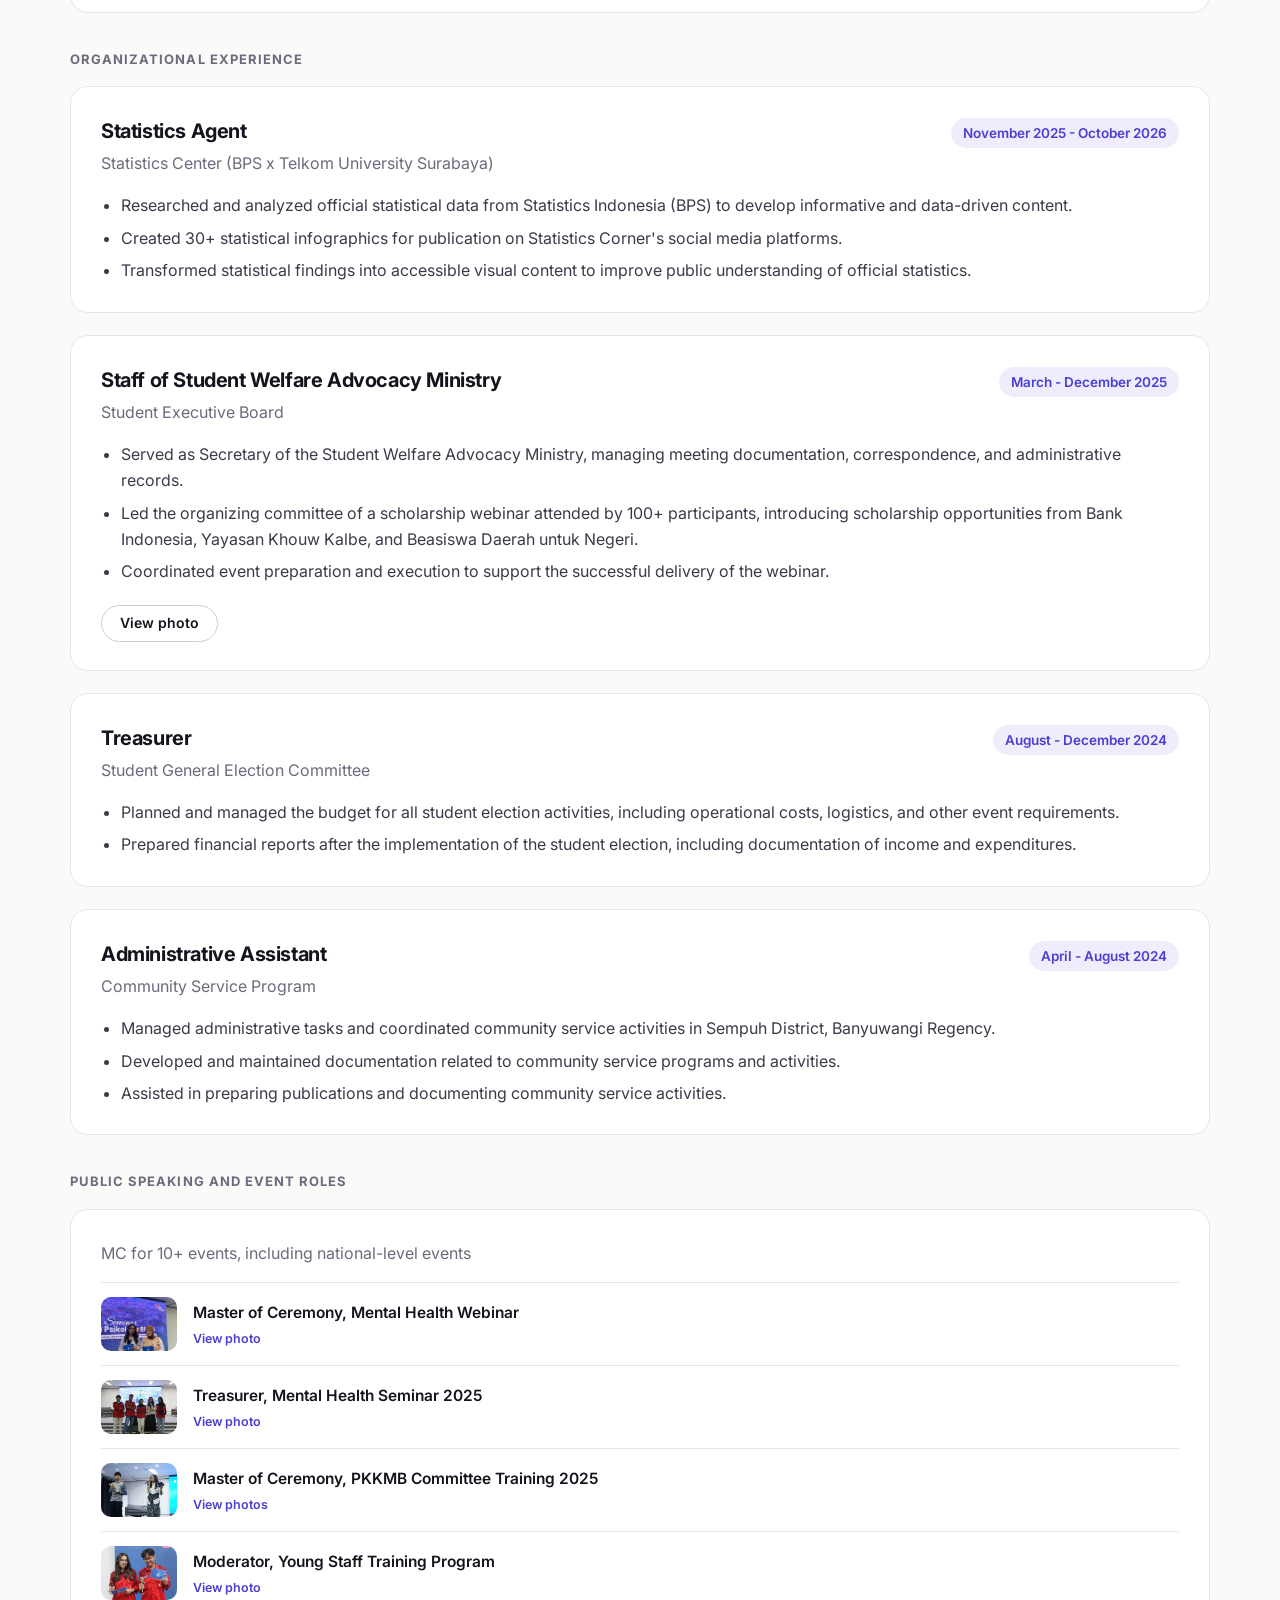
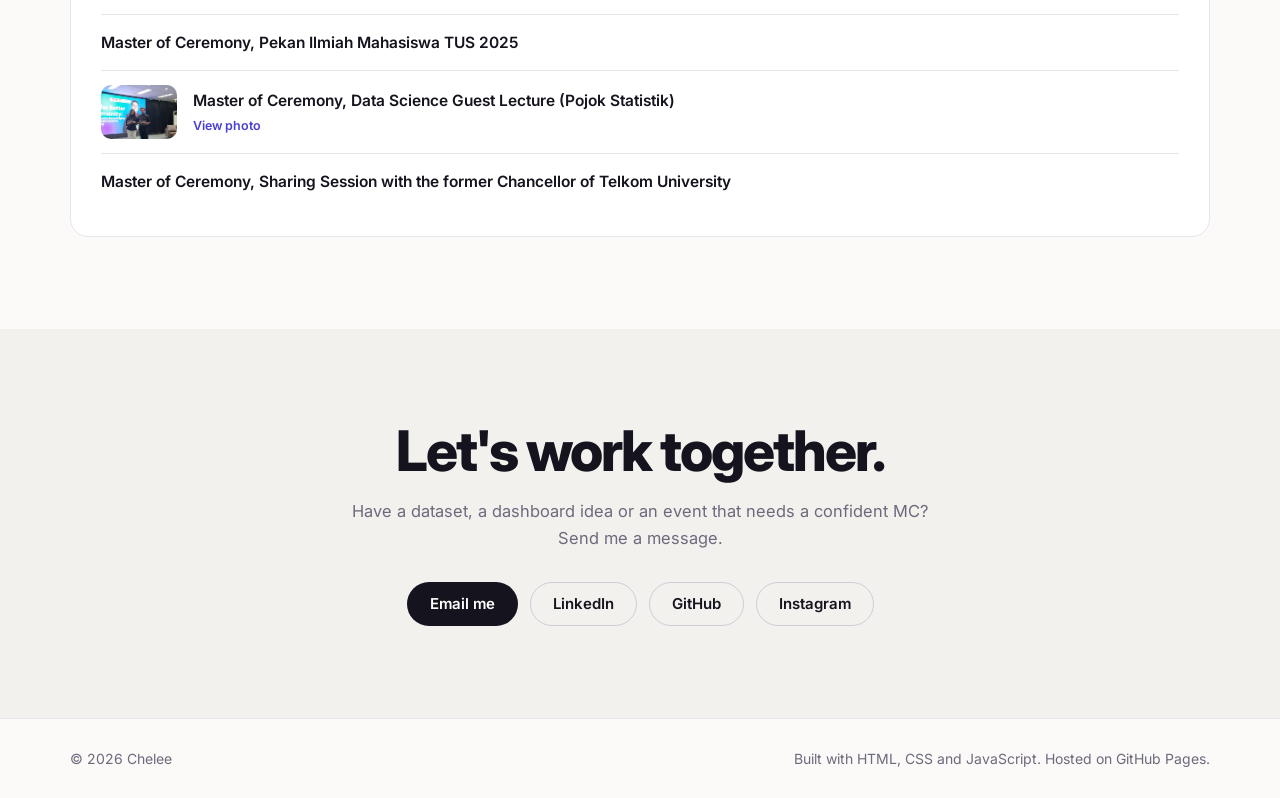
==== commit 1ca4aad7: "Add files via upload" ====
--- a/index.html
+++ b/index.html
@@ -3,112 +3,128 @@
 <head>
   <meta charset="utf-8" />
   <meta name="viewport" content="width=device-width, initial-scale=1" />
-  <title>CHELEE | Data Science Student</title>
-  <meta name="description" content="Portfolio of CHELEE, a Data Science student focused on data visualization, dashboard analytics and digital storytelling." />
-  <meta property="og:title" content="CHELEE | Data Science Student" />
-  <meta property="og:description" content="Dashboards, infographics and data-driven web projects." />
-  <meta name="theme-color" content="#0d0b24" />
-  <link rel="icon" href="data:image/svg+xml,%3Csvg xmlns='http://www.w3.org/2000/svg' viewBox='0 0 64 64'%3E%3Crect width='64' height='64' rx='14' fill='%232d1f5e'/%3E%3Ctext x='32' y='44' font-size='36' font-family='Arial' font-weight='700' fill='%23f4a6c0' text-anchor='middle'%3EC%3C/text%3E%3C/svg%3E" />
+  <title>Chelee | Data Science Undergraduate</title>
+  <meta name="description" content="Portfolio of Chelee (Novita Chelsea Lodar), a Data Science undergraduate at Telkom University Surabaya (GPA 3.86/4.00) focused on data analysis, data visualization and digitalization." />
+  <meta property="og:title" content="Chelee | Data Science Undergraduate" />
+  <meta property="og:description" content="Dashboards, web systems and infographics that turn complex data into clear stories." />
+  <meta property="og:type" content="website" />
+  <meta name="theme-color" content="#fbfaf8" />
+  <link rel="icon" href="data:image/svg+xml,%3Csvg xmlns='http://www.w3.org/2000/svg' viewBox='0 0 64 64'%3E%3Crect width='64' height='64' rx='16' fill='%2315131d'/%3E%3Ctext x='32' y='44' font-size='34' font-family='Arial' font-weight='700' fill='%23ffffff' text-anchor='middle'%3EC%3C/text%3E%3C/svg%3E" />
   <link rel="preconnect" href="https://fonts.googleapis.com" />
   <link rel="preconnect" href="https://fonts.gstatic.com" crossorigin />
-  <link href="https://fonts.googleapis.com/css2?family=Plus+Jakarta+Sans:wght@400;500;600;700;800&display=swap" rel="stylesheet" />
+  <link href="https://fonts.googleapis.com/css2?family=Inter:wght@400;500;600;700;800&display=swap" rel="stylesheet" />
   <link rel="stylesheet" href="css/style.css" />
 </head>
 <body>
 
+<a class="skip" href="#main">Skip to content</a>
+
 <header class="nav" id="nav">
   <div class="nav-inner">
-    <a class="brand" href="#home">CHELEE</a>
+    <a class="brand" href="#top" aria-label="Chelee, back to top">Chelee</a>
     <button class="menu-btn" id="menuBtn" aria-expanded="false" aria-controls="navLinks">Menu</button>
     <nav class="nav-links" id="navLinks" aria-label="Main">
       <a href="#about">About</a>
-      <a href="#projects">Projects</a>
+      <a href="#work">Work</a>
       <a href="#infographics">Infographics</a>
       <a href="#achievements">Achievements</a>
       <a href="#experience">Experience</a>
       <a href="#contact">Contact</a>
-      <a class="btn btn-small" id="resumeNav" href="#" target="_blank" rel="noopener">Resume</a>
+      <a class="btn btn-dark btn-sm" id="resumeNav" href="#">Resume</a>
     </nav>
   </div>
 </header>
 
-<main>
-  <section class="hero" id="home">
-    <img class="hero-bg" src="assets/scene.svg" alt="" />
-    <div class="hero-inner">
-      <img class="avatar" src="assets/img/avatar.jpg" alt="Portrait of Chelee" width="132" height="132" />
-      <p class="eyebrow">Hi, I'm</p>
-      <h1>CHELEE</h1>
-      <p class="typed-line"><span id="typed"></span><span class="caret"></span></p>
-      <p class="lead">I turn complex datasets into visual insights people can actually use, through dashboards, infographics and web-based analytics.</p>
-      <div class="cta">
-        <a class="btn" href="#projects">View my projects</a>
-        <a class="btn btn-ghost" id="resumeHero" href="#" target="_blank" rel="noopener">Resume</a>
-        <a class="btn btn-ghost" id="githubHero" href="#" target="_blank" rel="noopener">GitHub</a>
+<main id="main">
+  <section class="hero" id="top">
+    <div class="wrap hero-grid">
+      <div class="hero-copy">
+        <p class="eyebrow">Data Science Undergraduate</p>
+        <h1>I turn complex data into clear, useful stories.</h1>
+        <p class="lead">Hi, I'm Chelee. I design dashboards, build data-driven web systems and create infographics that help people make sense of numbers.</p>
+        <div class="cta">
+          <a class="btn btn-dark" href="#work">View my work</a>
+          <a class="btn btn-line" id="resumeHero" href="#">Resume</a>
+          <a class="btn btn-line" href="#contact">Get in touch</a>
+        </div>
+        <dl class="stats" id="stats"></dl>
       </div>
+      <figure class="hero-photo">
+        <span class="blob" aria-hidden="true"></span>
+        <img src="assets/img/hero.webp" alt="Portrait of Chelee" width="960" height="1200" fetchpriority="high" />
+        <figcaption>
+          <strong>Novita Chelsea Lodar</strong>
+          <span>S-1 Data Science, Telkom University Surabaya</span>
+        </figcaption>
+      </figure>
     </div>
-    <div class="hero-fade"></div>
   </section>
 
   <section class="section reveal" id="about">
     <div class="wrap about">
       <div>
-        <h2 class="section-title">About</h2>
-        <p>Data Science student focused on <strong>data visualization, dashboard analytics and digital storytelling</strong>.</p>
-        <p>I'm passionate about transforming complex datasets into meaningful visual insights through dashboards, infographics and web-based analytics solutions. I've built interactive dashboards, statistical visualizations and data-driven digital platforms through academic projects, competitions and internship experiences.</p>
+        <h2 class="title">About</h2>
+        <p class="big">Data Science undergraduate at Telkom University Surabaya with a GPA of 3.86/4.00.</p>
+        <p>I have hands-on experience in data analysis, data visualization and digitalization initiatives, with internships at PT ASABRI (Persero) and the Department of Marine and Fisheries of East Java Province.</p>
+        <p>I use Python, SQL, Tableau, Power BI and Looker Studio to turn data into insights that support decision-making. I also build web applications, integrate databases and develop interactive data visualization projects.</p>
       </div>
-      <dl class="facts">
-        <div><dt>Education</dt><dd>S-1 Data Science (Sains Data), Telkom University Surabaya</dd></div>
-        <div><dt>Focus</dt><dd>Data visualization, dashboard analytics, digital storytelling</dd></div>
-        <div><dt>Experience</dt><dd>Data Analyst &amp; Web Development Intern, Dinas Kelautan dan Perikanan Jawa Timur</dd></div>
-        <div><dt>Also</dt><dd>Competition winner, scholarship awardee, mentor and MC</dd></div>
-      </dl>
+      <div class="skills" id="skills"></div>
     </div>
   </section>
 
-  <section class="section reveal" id="projects">
+  <section class="section alt reveal" id="work">
     <div class="wrap">
-      <h2 class="section-title">Featured Projects</h2>
-      <p class="section-sub">Dashboards and web-based projects from academic work, competitions and internships. Click a card to open it.</p>
-      <div class="chips" id="projectFilters" role="tablist" aria-label="Filter projects"></div>
-      <div class="grid" id="projectGrid"></div>
+      <div class="head">
+        <div>
+          <h2 class="title">Selected Work</h2>
+          <p class="sub">Dashboards, web systems and analysis projects. Open any card for the full case study.</p>
+        </div>
+        <div class="chips" id="filters" role="group" aria-label="Filter projects"></div>
+      </div>
+      <div class="cards" id="projectGrid"></div>
     </div>
   </section>
 
   <section class="section reveal" id="infographics">
     <div class="wrap">
-      <h2 class="section-title">Infographic Gallery</h2>
-      <p class="section-sub">Infographics and visual communication projects built from statistical research and digital storytelling. Click to enlarge, use the arrow keys to browse.</p>
-      <div class="grid" id="infoGrid"></div>
+      <div class="head">
+        <div>
+          <h2 class="title">Infographic Gallery</h2>
+          <p class="sub">Visual communication projects built from statistical research and digital storytelling.</p>
+        </div>
+        <a class="btn btn-line" id="canvaBtn" href="#" target="_blank" rel="noopener">Open full collection on Canva</a>
+      </div>
+      <div class="info-grid" id="infoGrid"></div>
     </div>
   </section>
 
-  <section class="section reveal" id="achievements">
+  <section class="section alt reveal" id="achievements">
     <div class="wrap">
-      <h2 class="section-title">Achievements</h2>
-      <h3 class="sub-title">Competitions</h3>
-      <div class="grid" id="compGrid"></div>
-      <h3 class="sub-title">Scholarship, mentoring and speaking</h3>
-      <div class="grid" id="commGrid"></div>
+      <h2 class="title">Achievements</h2>
+      <p class="sub">Competitions, scholarships and community roles. Click a card to see the certificate.</p>
+      <h3 class="group">Competitions</h3>
+      <div class="cert-grid" id="compGrid"></div>
+      <h3 class="group">Scholarship, mentoring and speaking</h3>
+      <div class="cert-grid" id="commGrid"></div>
     </div>
   </section>
 
   <section class="section reveal" id="experience">
     <div class="wrap">
-      <h2 class="section-title">Experience</h2>
-      <div class="timeline" id="timeline"></div>
+      <h2 class="title">Experience</h2>
+      <div class="exp" id="exp"></div>
     </div>
   </section>
 
-  <section class="section reveal" id="contact">
-    <div class="wrap contact">
-      <h2 class="section-title">Let's work together</h2>
-      <p class="section-sub">Got a dataset, a dashboard idea or an event that needs a good MC? Hit me up.</p>
-      <div class="contact-links">
-        <a class="btn" id="emailBtn" href="#">Email me</a>
-        <a class="btn btn-ghost" id="linkedinBtn" href="#" target="_blank" rel="noopener">LinkedIn</a>
-        <a class="btn btn-ghost" id="githubBtn" href="#" target="_blank" rel="noopener">GitHub</a>
-        <a class="btn btn-ghost" id="instagramBtn" href="#" target="_blank" rel="noopener">Instagram</a>
+  <section class="section contact reveal" id="contact">
+    <div class="wrap">
+      <h2 class="big-title">Let's work together.</h2>
+      <p class="sub">Have a dataset, a dashboard idea or an event that needs a confident MC? Send me a message.</p>
+      <div class="cta center">
+        <a class="btn btn-dark" id="emailBtn" href="#">Email me</a>
+        <a class="btn btn-line" id="linkedinBtn" href="#" target="_blank" rel="noopener">LinkedIn</a>
+        <a class="btn btn-line" id="githubBtn" href="#" target="_blank" rel="noopener">GitHub</a>
+        <a class="btn btn-line" id="instagramBtn" href="#" target="_blank" rel="noopener">Instagram</a>
       </div>
     </div>
   </section>
@@ -116,32 +132,41 @@
 
 <footer class="footer">
   <div class="wrap">
-    <span>&copy; <span id="year"></span> CHELEE</span>
-    <span>Built with HTML, CSS and JavaScript, hosted on GitHub Pages</span>
+    <span>&copy; <span id="year"></span> Chelee</span>
+    <span>Built with HTML, CSS and JavaScript. Hosted on GitHub Pages.</span>
   </div>
 </footer>
 
-<div class="modal" id="modal" aria-hidden="true" role="dialog" aria-modal="true" aria-labelledby="mTitle">
-  <div class="modal-backdrop" data-close></div>
-  <div class="modal-card">
-    <button class="modal-x" data-close aria-label="Close">Close</button>
-    <div class="modal-media" id="mMedia"></div>
-    <div class="modal-body">
-      <span class="badge" id="mBadge"></span>
-      <h3 id="mTitle"></h3>
-      <p class="meta" id="mMeta"></p>
-      <p id="mDesc"></p>
-      <p class="tools" id="mTools"></p>
-      <div class="modal-links" id="mLinks"></div>
-      <div class="modal-nav">
-        <button class="btn btn-ghost btn-small" id="mPrev">Previous</button>
-        <span id="mCount"></span>
-        <button class="btn btn-ghost btn-small" id="mNext">Next</button>
+<!-- Case study panel -->
+<div class="case" id="case" aria-hidden="true" role="dialog" aria-modal="true" aria-labelledby="csTitle">
+  <div class="case-bar">
+    <button class="link-btn" id="csBack">&larr; Back to work</button>
+    <div class="case-step">
+      <button class="link-btn" id="csPrev">Previous</button>
+      <button class="link-btn" id="csNext">Next</button>
+    </div>
+  </div>
+  <article class="case-body" id="csBody"></article>
+</div>
+
+<!-- Image viewer -->
+<div class="viewer" id="viewer" aria-hidden="true" role="dialog" aria-modal="true" aria-label="Image viewer">
+  <div class="viewer-backdrop" data-close></div>
+  <div class="viewer-card">
+    <button class="viewer-x" data-close aria-label="Close viewer">Close</button>
+    <div class="viewer-stage"><img id="vImg" alt="" /></div>
+    <div class="viewer-foot">
+      <p id="vCap"></p>
+      <div class="viewer-nav">
+        <button class="link-btn" id="vPrev">Previous</button>
+        <span id="vCount"></span>
+        <button class="link-btn" id="vNext">Next</button>
       </div>
     </div>
   </div>
 </div>
 
+<noscript><p style="padding:24px">This portfolio needs JavaScript to display its content.</p></noscript>
 <script src="js/data.js"></script>
 <script src="js/main.js"></script>
 </body>
--- a/css/style.css
+++ b/css/style.css
@@ -1,172 +1,258 @@
 :root {
-  --bg: #0d0b24;
-  --surface: #16132f;
-  --surface-2: #1d1940;
-  --line: rgba(255, 255, 255, 0.09);
-  --text: #ece9f7;
-  --muted: #a9a4c6;
-  --pink: #f4a6c0;
-  --violet: #8b7cf6;
-  --radius: 16px;
-  --wrap: 1120px;
+  --bg: #fbfaf8;
+  --alt: #f3f1ed;
+  --card: #ffffff;
+  --ink: #15131d;
+  --ink-2: #3c3a49;
+  --muted: #6c6a7c;
+  --line: #e7e4ec;
+  --accent: #4b3fd1;
+  --soft: #efedfc;
+  --pink: #f6c9da;
+  --radius: 18px;
+  --wrap: 1140px;
+  --shadow: 0 1px 2px rgba(21, 19, 29, 0.05), 0 10px 30px rgba(21, 19, 29, 0.06);
 }
 
 * { box-sizing: border-box; }
-html { scroll-behavior: smooth; scroll-padding-top: 76px; }
+html { scroll-behavior: smooth; scroll-padding-top: 84px; }
 body {
   margin: 0;
   background: var(--bg);
-  color: var(--text);
-  font-family: "Plus Jakarta Sans", system-ui, -apple-system, "Segoe UI", Roboto, Arial, sans-serif;
+  color: var(--ink);
+  font-family: "Inter", system-ui, -apple-system, "Segoe UI", Roboto, Arial, sans-serif;
   line-height: 1.65;
   -webkit-font-smoothing: antialiased;
+  text-rendering: optimizeLegibility;
 }
 body.lock { overflow: hidden; }
 img { max-width: 100%; display: block; }
 a { color: inherit; }
-h1, h2, h3, p { margin: 0; }
-.wrap { width: min(var(--wrap), 100% - 40px); margin: 0 auto; }
+h1, h2, h3, h4, p, figure, dl, dd { margin: 0; }
+.wrap { width: min(var(--wrap), 100% - 48px); margin: 0 auto; }
+.skip { position: absolute; left: -999px; top: 8px; background: var(--ink); color: #fff; padding: 8px 14px; border-radius: 8px; z-index: 200; }
+.skip:focus { left: 12px; }
+:focus-visible { outline: 2px solid var(--accent); outline-offset: 3px; border-radius: 6px; }
 
 /* ---------- buttons ---------- */
-.btn {
-  display: inline-block;
-  padding: 12px 22px;
-  border-radius: 999px;
-  border: 1px solid transparent;
-  background: linear-gradient(135deg, var(--violet), #b68bf2 60%, var(--pink));
-  color: #14102e;
-  font: inherit;
-  font-weight: 700;
-  font-size: 15px;
-  text-decoration: none;
-  cursor: pointer;
-  transition: transform 0.18s ease, box-shadow 0.18s ease, background 0.18s ease;
-}
-.btn:hover { transform: translateY(-2px); box-shadow: 0 10px 28px rgba(139, 124, 246, 0.35); }
-.btn-ghost { background: rgba(255, 255, 255, 0.06); color: var(--text); border-color: var(--line); }
-.btn-ghost:hover { background: rgba(255, 255, 255, 0.12); box-shadow: none; }
-.btn-small { padding: 8px 16px; font-size: 14px; }
-:focus-visible { outline: 2px solid var(--pink); outline-offset: 3px; }
+.btn { display: inline-flex; align-items: center; justify-content: center; padding: 12px 22px; border-radius: 999px; border: 1px solid transparent; font: inherit; font-weight: 600; font-size: 15px; text-decoration: none; cursor: pointer; transition: background 0.18s, color 0.18s, border-color 0.18s, transform 0.18s; line-height: 1.2; }
+.btn:hover { transform: translateY(-1px); }
+.btn-dark { background: var(--ink); color: #fff; }
+.btn-dark:hover { background: #2b2840; }
+.btn-line { background: transparent; color: var(--ink); border-color: #cfccd9; }
+.btn-line:hover { border-color: var(--ink); background: #fff; }
+.btn-sm { padding: 9px 18px; font-size: 14px; }
+.link-btn { font: inherit; font-size: 14.5px; font-weight: 600; color: var(--ink); background: none; border: 0; padding: 8px 4px; cursor: pointer; }
+.link-btn:hover { color: var(--accent); }
 
 /* ---------- nav ---------- */
-.nav { position: fixed; inset: 0 0 auto 0; z-index: 50; transition: background 0.25s, border-color 0.25s; border-bottom: 1px solid transparent; }
-.nav.scrolled { background: rgba(13, 11, 36, 0.82); backdrop-filter: blur(14px); -webkit-backdrop-filter: blur(14px); border-color: var(--line); }
-.nav-inner { width: min(var(--wrap), 100% - 40px); margin: 0 auto; height: 68px; display: flex; align-items: center; justify-content: space-between; }
-.brand { font-weight: 800; letter-spacing: 0.22em; text-decoration: none; font-size: 17px; }
-.nav-links { display: flex; align-items: center; gap: 26px; }
+.nav { position: fixed; inset: 0 0 auto 0; z-index: 50; background: rgba(251, 250, 248, 0.82); backdrop-filter: blur(14px); -webkit-backdrop-filter: blur(14px); border-bottom: 1px solid transparent; transition: border-color 0.2s; }
+.nav.scrolled { border-color: var(--line); }
+.nav-inner { width: min(var(--wrap), 100% - 48px); margin: 0 auto; height: 68px; display: flex; align-items: center; justify-content: space-between; }
+.brand { font-weight: 800; font-size: 20px; letter-spacing: -0.02em; text-decoration: none; }
+.nav-links { display: flex; align-items: center; gap: 28px; }
 .nav-links a:not(.btn) { text-decoration: none; font-size: 14.5px; font-weight: 500; color: var(--muted); transition: color 0.15s; }
-.nav-links a:not(.btn):hover, .nav-links a.active { color: #fff; }
-.menu-btn { display: none; background: none; border: 1px solid var(--line); color: var(--text); font: inherit; font-size: 14px; padding: 7px 14px; border-radius: 999px; cursor: pointer; }
+.nav-links a:not(.btn):hover, .nav-links a.active { color: var(--ink); }
+.menu-btn { display: none; background: none; border: 1px solid var(--line); color: var(--ink); font: inherit; font-size: 14px; font-weight: 600; padding: 8px 16px; border-radius: 999px; cursor: pointer; }
 
 /* ---------- hero ---------- */
-.hero { position: relative; min-height: 100vh; min-height: 100svh; display: grid; place-items: center; overflow: hidden; text-align: center; padding: 110px 20px 120px; }
-.hero-bg { position: absolute; inset: 0; width: 100%; height: 100%; object-fit: cover; }
-.hero-fade { position: absolute; inset: auto 0 0 0; height: 220px; background: linear-gradient(to bottom, transparent, var(--bg)); pointer-events: none; }
-.hero-inner { position: relative; z-index: 2; max-width: 720px; }
-.avatar { width: 132px; height: 132px; margin: 0 auto 22px; border-radius: 50%; object-fit: cover; border: 3px solid rgba(255, 255, 255, 0.85); box-shadow: 0 12px 40px rgba(0, 0, 0, 0.45); background: #fff; }
-.eyebrow { color: #ffe3ee; letter-spacing: 0.3em; text-transform: uppercase; font-size: 13px; font-weight: 600; }
-.hero h1 { font-size: clamp(52px, 11vw, 104px); font-weight: 800; letter-spacing: 0.12em; line-height: 1.05; margin: 6px 0 10px; text-shadow: 0 6px 40px rgba(0, 0, 0, 0.45); }
-.typed-line { font-size: clamp(18px, 2.6vw, 24px); font-weight: 600; color: var(--pink); min-height: 1.6em; }
-.caret { display: inline-block; width: 2px; height: 1.1em; background: var(--pink); margin-left: 3px; vertical-align: -0.18em; animation: blink 1s steps(1) infinite; }
-@keyframes blink { 50% { opacity: 0; } }
-.lead { margin: 16px auto 28px; max-width: 560px; color: #e2def5; font-size: 17px; }
-.cta { display: flex; gap: 12px; justify-content: center; flex-wrap: wrap; }
+.hero { padding: 132px 0 84px; }
+.hero-grid { display: grid; grid-template-columns: 1.1fr 0.9fr; gap: 64px; align-items: center; }
+.eyebrow { display: inline-block; font-size: 13px; font-weight: 700; letter-spacing: 0.12em; text-transform: uppercase; color: var(--accent); background: var(--soft); padding: 6px 14px; border-radius: 999px; }
+.hero h1 { font-size: clamp(38px, 5.6vw, 66px); font-weight: 800; letter-spacing: -0.035em; line-height: 1.06; margin: 22px 0 20px; }
+.lead { font-size: 18.5px; color: var(--ink-2); max-width: 540px; }
+.cta { display: flex; gap: 12px; flex-wrap: wrap; margin-top: 30px; }
+.cta.center { justify-content: center; }
+.stats { display: flex; gap: 40px; margin-top: 44px; padding-top: 28px; border-top: 1px solid var(--line); }
+.stats div { display: flex; flex-direction: column; }
+.stats dt { order: 2; font-size: 13.5px; color: var(--muted); }
+.stats dd { order: 1; font-size: 30px; font-weight: 800; letter-spacing: -0.03em; }
+.hero-photo { position: relative; justify-self: center; width: min(430px, 100%); }
+.hero-photo img { position: relative; width: 100%; height: auto; aspect-ratio: 4 / 5; object-fit: cover; border-radius: 28px; box-shadow: var(--shadow); background: var(--alt); }
+.blob { position: absolute; inset: 7% -9% -6% 9%; background: linear-gradient(145deg, var(--pink), #dcd6fb); border-radius: 38% 62% 44% 56% / 46% 40% 60% 54%; z-index: 0; }
+.hero-photo figcaption { position: absolute; left: 14px; right: 14px; bottom: 14px; z-index: 2; display: flex; flex-direction: column; gap: 1px; background: rgba(255, 255, 255, 0.92); backdrop-filter: blur(8px); border-radius: 14px; padding: 12px 16px; }
+.hero-photo figcaption strong { font-size: 15px; }
+.hero-photo figcaption span { font-size: 13px; color: var(--muted); }
 
 /* ---------- sections ---------- */
-.section { padding: 84px 0; }
-.section-title { font-size: clamp(28px, 4vw, 38px); font-weight: 800; letter-spacing: -0.01em; margin-bottom: 10px; }
-.section-title::after { content: ""; display: block; width: 52px; height: 4px; border-radius: 4px; margin-top: 12px; background: linear-gradient(90deg, var(--violet), var(--pink)); }
-.section-sub { color: var(--muted); max-width: 640px; margin: 14px 0 30px; }
-.sub-title { font-size: 19px; font-weight: 700; margin: 34px 0 16px; color: #fff; }
-.reveal { opacity: 0; transform: translateY(22px); transition: opacity 0.7s ease, transform 0.7s ease; }
+.section { padding: 92px 0; }
+.section.alt { background: var(--alt); }
+.title { font-size: clamp(28px, 3.6vw, 38px); font-weight: 800; letter-spacing: -0.03em; line-height: 1.15; }
+.big-title { font-size: clamp(34px, 5vw, 56px); font-weight: 800; letter-spacing: -0.035em; line-height: 1.08; }
+.sub { color: var(--muted); max-width: 620px; margin-top: 10px; font-size: 16.5px; }
+.group { font-size: 15px; font-weight: 700; text-transform: uppercase; letter-spacing: 0.1em; color: var(--muted); margin: 42px 0 16px; }
+.head { display: flex; justify-content: space-between; align-items: flex-end; gap: 24px; flex-wrap: wrap; margin-bottom: 34px; }
+.reveal { opacity: 0; transform: translateY(18px); transition: opacity 0.7s ease, transform 0.7s ease; }
 .reveal.in { opacity: 1; transform: none; }
 
 /* about */
-.about { display: grid; grid-template-columns: 1.15fr 1fr; gap: 48px; align-items: start; }
-.about p { color: #cfcae6; margin-top: 14px; }
-.about p:first-of-type { margin-top: 22px; }
-.about strong { color: #fff; }
-.facts { margin: 0; display: grid; gap: 12px; }
-.facts div { background: var(--surface); border: 1px solid var(--line); border-radius: var(--radius); padding: 16px 18px; }
-.facts dt { font-size: 12px; letter-spacing: 0.14em; text-transform: uppercase; color: var(--pink); font-weight: 700; }
-.facts dd { margin: 4px 0 0; color: #dcd8f0; }
+.about { display: grid; grid-template-columns: 1.1fr 1fr; gap: 64px; align-items: start; }
+.about .big { font-size: 22px; font-weight: 600; letter-spacing: -0.015em; line-height: 1.45; margin: 22px 0 18px; }
+.about p { color: var(--ink-2); }
+.about p + p { margin-top: 14px; }
+.skills { display: grid; gap: 14px; }
+.skill { background: var(--card); border: 1px solid var(--line); border-radius: var(--radius); padding: 18px 20px; }
+.skill h4 { font-size: 12.5px; text-transform: uppercase; letter-spacing: 0.12em; color: var(--muted); font-weight: 700; margin-bottom: 10px; }
+.tags { display: flex; flex-wrap: wrap; gap: 8px; }
+.tag { font-size: 13.5px; font-weight: 500; padding: 5px 12px; border-radius: 999px; background: var(--soft); color: #3a2fb0; }
 
 /* chips */
-.chips { display: flex; gap: 10px; margin-bottom: 26px; flex-wrap: wrap; }
-.chip { font: inherit; font-size: 14px; font-weight: 600; padding: 8px 18px; border-radius: 999px; border: 1px solid var(--line); background: transparent; color: var(--muted); cursor: pointer; transition: 0.15s; }
-.chip:hover { color: #fff; border-color: rgba(255, 255, 255, 0.25); }
-.chip.on { background: var(--surface-2); color: #fff; border-color: var(--violet); }
-
-/* cards */
-.grid { display: grid; grid-template-columns: repeat(auto-fill, minmax(320px, 1fr)); gap: 22px; }
-.card { text-align: left; font: inherit; color: inherit; padding: 0; background: var(--surface); border: 1px solid var(--line); border-radius: var(--radius); overflow: hidden; cursor: pointer; display: flex; flex-direction: column; transition: transform 0.22s ease, border-color 0.22s ease, box-shadow 0.22s ease; }
-.card:hover { transform: translateY(-6px); border-color: rgba(182, 139, 242, 0.6); box-shadow: 0 18px 40px rgba(0, 0, 0, 0.4); }
-.card-media { aspect-ratio: 823 / 313; background: var(--surface-2); overflow: hidden; }
-.card-media img { width: 100%; height: 100%; object-fit: cover; transition: transform 0.5s ease; }
-.card:hover .card-media img { transform: scale(1.05); }
-.ph { width: 100%; height: 100%; display: grid; place-items: center; background: linear-gradient(135deg, #2d1f5e, #7a4a8f 70%, #f0a2bd); }
-.ph span { font-weight: 800; letter-spacing: 0.2em; text-transform: uppercase; font-size: 14px; color: rgba(255, 255, 255, 0.9); }
-.card-body { padding: 16px 18px 20px; }
-.card-body h3 { font-size: 16.5px; line-height: 1.4; margin-top: 8px; font-weight: 700; }
-.card-sub { color: var(--muted); font-size: 13.5px; margin-top: 6px; }
-.badge { display: inline-block; font-size: 11.5px; font-weight: 700; letter-spacing: 0.08em; text-transform: uppercase; color: var(--pink); background: rgba(244, 166, 192, 0.12); border-radius: 999px; padding: 3px 11px; }
-
-/* timeline */
-.timeline { position: relative; margin-top: 34px; padding-left: 28px; border-left: 2px solid var(--line); display: grid; gap: 34px; }
-.tl-item { position: relative; }
-.tl-dot { position: absolute; left: -37px; top: 6px; width: 16px; height: 16px; border-radius: 50%; background: var(--bg); border: 3px solid var(--violet); }
-.tl-date { color: var(--pink); font-size: 13px; font-weight: 700; letter-spacing: 0.08em; text-transform: uppercase; }
-.tl-item h3 { font-size: 20px; font-weight: 700; margin-top: 4px; }
-.tl-org { color: var(--muted); margin-top: 2px; }
-.tl-item ul { margin: 12px 0 0; padding-left: 20px; color: #d3cfe8; }
-.role-list { display: flex; flex-wrap: wrap; gap: 10px; margin-top: 14px; }
-.role { font: inherit; font-size: 14px; color: var(--text); background: var(--surface); border: 1px solid var(--line); border-radius: 12px; padding: 9px 15px; cursor: pointer; text-align: left; transition: 0.18s; }
-.role:hover { border-color: var(--violet); background: var(--surface-2); transform: translateY(-2px); }
+.chips { display: flex; gap: 8px; flex-wrap: wrap; }
+.chip { font: inherit; font-size: 14px; font-weight: 600; padding: 8px 16px; border-radius: 999px; border: 1px solid #d3d0dc; background: transparent; color: var(--ink-2); cursor: pointer; transition: 0.15s; }
+.chip:hover { border-color: var(--ink); }
+.chip.on { background: var(--ink); color: #fff; border-color: var(--ink); }
+
+/* project cards */
+.cards { display: grid; grid-template-columns: repeat(3, 1fr); gap: 24px; }
+.pcard { text-align: left; font: inherit; color: inherit; padding: 0; border: 1px solid var(--line); border-radius: var(--radius); background: var(--card); overflow: hidden; cursor: pointer; display: flex; flex-direction: column; transition: transform 0.22s, box-shadow 0.22s, border-color 0.22s; }
+.pcard:hover { transform: translateY(-5px); box-shadow: var(--shadow); border-color: #d6d2e2; }
+.pcard .media { aspect-ratio: 16 / 10; background: var(--alt); overflow: hidden; border-bottom: 1px solid var(--line); }
+.pcard .media img { width: 100%; height: 100%; object-fit: cover; transition: transform 0.5s; }
+.pcard:hover .media img { transform: scale(1.04); }
+.pcard .body { padding: 20px 22px 22px; display: flex; flex-direction: column; gap: 8px; flex: 1; }
+.kind { font-size: 12px; font-weight: 700; letter-spacing: 0.1em; text-transform: uppercase; color: var(--accent); }
+.pcard h3 { font-size: 18px; font-weight: 700; letter-spacing: -0.015em; line-height: 1.35; }
+.pcard .sum { font-size: 14.5px; color: var(--muted); display: -webkit-box; -webkit-line-clamp: 3; -webkit-box-orient: vertical; overflow: hidden; }
+.pcard .tags { margin-top: auto; padding-top: 6px; }
+.pcard .tag { background: var(--alt); color: var(--ink-2); font-size: 12.5px; padding: 3px 10px; }
+.ph-cover { width: 100%; height: 100%; display: grid; place-items: center; padding: 24px; text-align: center; background: linear-gradient(135deg, var(--soft), var(--pink)); }
+.ph-cover span { font-size: 22px; font-weight: 800; letter-spacing: -0.02em; line-height: 1.2; color: var(--ink); }
+.more { font-size: 14px; font-weight: 600; margin-top: 6px; }
+.pcard.wide { grid-column: 1 / -1; }
+.pcard.wide .media { aspect-ratio: 823 / 313; max-height: 420px; width: 100%; }
+.pcard.wide .media img { object-position: center top; }
+.pcard.wide .body { padding: 28px 34px 30px; }
+.pcard.wide h3 { font-size: 26px; letter-spacing: -0.025em; }
+.pcard.wide .sum { font-size: 16px; max-width: 760px; -webkit-line-clamp: 4; }
+.badge-feat { align-self: flex-start; font-size: 11.5px; font-weight: 700; letter-spacing: 0.08em; text-transform: uppercase; background: var(--ink); color: #fff; padding: 4px 11px; border-radius: 999px; }
+
+/* infographics */
+.info-grid { display: grid; grid-template-columns: repeat(2, 1fr); gap: 22px; }
+.icard { text-align: left; font: inherit; color: inherit; padding: 0; border: 1px solid var(--line); border-radius: var(--radius); background: var(--card); overflow: hidden; cursor: pointer; transition: transform 0.22s, box-shadow 0.22s; }
+.icard:hover { transform: translateY(-4px); box-shadow: var(--shadow); }
+.icard .media { aspect-ratio: 823 / 313; overflow: hidden; background: var(--alt); }
+.icard .media img { width: 100%; height: 100%; object-fit: cover; transition: transform 0.5s; }
+.icard:hover .media img { transform: scale(1.04); }
+.icard .body { padding: 14px 18px 16px; display: flex; flex-direction: column; gap: 4px; }
+.icard h3 { font-size: 15.5px; font-weight: 600; line-height: 1.4; }
+
+/* certificates */
+.cert-grid { display: grid; grid-template-columns: repeat(3, 1fr); gap: 22px; }
+.ccard { text-align: left; font: inherit; color: inherit; padding: 0; border: 1px solid var(--line); border-radius: var(--radius); background: var(--card); overflow: hidden; cursor: pointer; display: flex; flex-direction: column; transition: transform 0.22s, box-shadow 0.22s; }
+.ccard:hover { transform: translateY(-4px); box-shadow: var(--shadow); }
+.ccard .media { aspect-ratio: 4 / 3; background: #f4f2f8; display: grid; place-items: center; padding: 10px; border-bottom: 1px solid var(--line); }
+.ccard .media img { max-width: 100%; max-height: 100%; width: auto; height: auto; object-fit: contain; box-shadow: 0 2px 10px rgba(0, 0, 0, 0.1); border-radius: 3px; }
+.ccard .ph { width: 100%; height: 100%; display: grid; place-items: center; background: linear-gradient(135deg, var(--soft), var(--pink)); border-radius: 6px; font-weight: 700; letter-spacing: 0.14em; text-transform: uppercase; font-size: 13px; color: var(--ink-2); }
+.ccard .body { padding: 16px 18px 20px; display: flex; flex-direction: column; gap: 6px; }
+.ccard h3 { font-size: 16.5px; font-weight: 700; line-height: 1.35; letter-spacing: -0.01em; }
+.ccard .meta { font-size: 13.5px; color: var(--muted); }
+.ccard .desc { font-size: 14px; color: var(--ink-2); }
+.ccard .link { font-size: 13.5px; font-weight: 600; color: var(--accent); }
+
+/* experience */
+.exp { display: grid; gap: 22px; margin-top: 34px; }
+.xcard { background: var(--card); border: 1px solid var(--line); border-radius: var(--radius); padding: 28px 30px; }
+.xcard .top { display: flex; justify-content: space-between; gap: 16px; flex-wrap: wrap; align-items: baseline; }
+.xcard h3 { font-size: 20px; font-weight: 700; letter-spacing: -0.02em; }
+.xcard .org { color: var(--muted); margin-top: 2px; }
+.xcard .date { font-size: 13.5px; font-weight: 600; color: var(--accent); background: var(--soft); padding: 4px 12px; border-radius: 999px; white-space: nowrap; }
+.xcard ul { margin: 16px 0 0; padding-left: 20px; color: var(--ink-2); display: grid; gap: 6px; }
+.xcard .btn { margin-top: 20px; margin-right: 8px; }
+.exp-group { font-size: 13px; font-weight: 700; letter-spacing: .08em; text-transform: uppercase; color: var(--muted); margin: 14px 0 -6px; }
+.exp-group:first-child { margin-top: 0; }
+.roles { margin-top: 16px; display: grid; }
+.role { display: grid; grid-template-columns: 76px 1fr; gap: 16px; align-items: center; padding: 14px 0; border-top: 1px solid var(--line); text-align: left; font: inherit; color: inherit; background: none; border-left: 0; border-right: 0; border-bottom: 0; width: 100%; }
+.role.has { cursor: pointer; }
+.role.has:hover .rt { color: var(--accent); }
+.role .thumb { width: 76px; height: 54px; border-radius: 10px; overflow: hidden; background: var(--alt); }
+.role .thumb img { width: 100%; height: 100%; object-fit: cover; }
+.role.nophoto { grid-template-columns: 1fr; }
+.rt { font-weight: 600; font-size: 15.5px; }
+.rd { font-size: 14px; color: var(--muted); margin-top: 3px; }
+.rhint { font-size: 12.5px; font-weight: 600; color: var(--accent); margin-top: 3px; }
 
 /* contact */
-.contact { text-align: center; }
-.contact .section-title::after { margin-left: auto; margin-right: auto; }
-.contact .section-sub { margin-left: auto; margin-right: auto; }
-.contact-links { display: flex; flex-wrap: wrap; gap: 12px; justify-content: center; }
-
-.footer { border-top: 1px solid var(--line); padding: 26px 0; color: var(--muted); font-size: 14px; }
+.contact { text-align: center; background: var(--alt); }
+.contact .sub { margin-left: auto; margin-right: auto; margin-top: 16px; }
+
+.footer { padding: 28px 0; border-top: 1px solid var(--line); color: var(--muted); font-size: 14px; }
 .footer .wrap { display: flex; justify-content: space-between; gap: 12px; flex-wrap: wrap; }
 
-/* ---------- modal ---------- */
-.modal { position: fixed; inset: 0; z-index: 100; display: none; align-items: center; justify-content: center; padding: 20px; }
-.modal.open { display: flex; }
-.modal-backdrop { position: absolute; inset: 0; background: rgba(6, 4, 20, 0.82); backdrop-filter: blur(6px); animation: fadeIn 0.2s ease; }
-.modal-card { position: relative; width: min(920px, 100%); max-height: 92vh; overflow: auto; background: var(--surface); border: 1px solid var(--line); border-radius: 20px; animation: pop 0.25s ease; }
-.modal-x { position: absolute; top: 12px; right: 12px; z-index: 2; font: inherit; font-size: 13px; font-weight: 600; padding: 7px 14px; border-radius: 999px; border: 1px solid var(--line); background: rgba(13, 11, 36, 0.8); color: var(--text); cursor: pointer; }
-.modal-x:hover { background: rgba(13, 11, 36, 1); }
-.modal-media { background: #0a0820; }
-.modal-media img { width: 100%; height: auto; max-height: 62vh; object-fit: contain; margin: 0 auto; }
-.modal-body { padding: 24px 28px 26px; }
-.modal-body h3 { font-size: 22px; line-height: 1.35; margin-top: 10px; }
-.modal-body .meta { color: var(--muted); margin-top: 4px; }
-#mDesc { margin-top: 14px; color: #d8d4ee; }
-.tools { margin-top: 10px; color: var(--muted); font-size: 14.5px; }
-.modal-links { display: flex; gap: 10px; flex-wrap: wrap; margin-top: 16px; }
-.modal-nav { display: flex; align-items: center; justify-content: space-between; margin-top: 22px; padding-top: 16px; border-top: 1px solid var(--line); color: var(--muted); font-size: 14px; }
-@keyframes fadeIn { from { opacity: 0; } }
-@keyframes pop { from { opacity: 0; transform: translateY(14px) scale(0.98); } }
+/* ---------- case study ---------- */
+.case { position: fixed; inset: 0; z-index: 90; background: var(--bg); overflow-y: auto; display: none; }
+.case.open { display: block; animation: rise 0.28s ease; }
+.case-bar { position: sticky; top: 0; z-index: 3; display: flex; justify-content: space-between; align-items: center; padding: 10px max(24px, calc((100% - var(--wrap)) / 2)); background: rgba(251, 250, 248, 0.9); backdrop-filter: blur(12px); -webkit-backdrop-filter: blur(12px); border-bottom: 1px solid var(--line); }
+.case-step { display: flex; gap: 14px; }
+.case-body { width: min(900px, 100% - 48px); margin: 0 auto; padding: 48px 0 96px; }
+.case-body .kind { display: block; margin-bottom: 14px; }
+.case-body h1 { font-size: clamp(30px, 4.6vw, 48px); font-weight: 800; letter-spacing: -0.035em; line-height: 1.1; }
+.case-body .lede { font-size: 19px; color: var(--ink-2); margin-top: 18px; max-width: 720px; }
+.meta-grid { display: grid; grid-template-columns: repeat(auto-fit, minmax(190px, 1fr)); gap: 0; margin-top: 32px; border: 1px solid var(--line); border-radius: var(--radius); background: var(--card); overflow: hidden; }
+.meta-grid > div { padding: 16px 20px; border-right: 1px solid var(--line); border-bottom: 1px solid var(--line); margin: 0 -1px -1px 0; }
+.meta-grid dt { font-size: 12px; text-transform: uppercase; letter-spacing: 0.1em; font-weight: 700; color: var(--muted); }
+.meta-grid dd { margin-top: 4px; font-weight: 500; font-size: 15px; }
+.case-actions { display: flex; gap: 12px; flex-wrap: wrap; margin-top: 26px; }
+.cs-cover { margin-top: 36px; border-radius: var(--radius); overflow: hidden; border: 1px solid var(--line); background: var(--alt); }
+.cs-cover img { width: 100%; height: auto; }
+.cs-sec { margin-top: 52px; }
+.cs-sec h2 { font-size: 24px; font-weight: 800; letter-spacing: -0.025em; margin-bottom: 14px; }
+.cs-sec p { color: var(--ink-2); font-size: 16.5px; }
+.cs-sec p + p { margin-top: 12px; }
+.cs-sec ul { margin: 14px 0 0; padding-left: 22px; display: grid; gap: 8px; color: var(--ink-2); font-size: 16.5px; }
+.cs-sec p + ul { margin-top: 16px; }
+.feat { display: grid; grid-template-columns: repeat(2, 1fr); gap: 14px; margin-top: 6px; }
+.feat div { background: var(--card); border: 1px solid var(--line); border-radius: 14px; padding: 18px 20px; }
+.feat h4 { font-size: 15.5px; font-weight: 700; margin-bottom: 4px; }
+.feat p { font-size: 14.5px; color: var(--muted); }
+.gal { display: grid; grid-template-columns: repeat(2, 1fr); gap: 16px; }
+.gal button { text-align: left; font: inherit; padding: 0; border: 1px solid var(--line); background: var(--card); border-radius: 14px; overflow: hidden; cursor: pointer; transition: box-shadow 0.2s, transform 0.2s; }
+.gal button:hover { box-shadow: var(--shadow); transform: translateY(-3px); }
+.gal img { width: 100%; aspect-ratio: 16 / 10; object-fit: cover; object-position: top; background: var(--alt); }
+.gal span { display: block; font-size: 13.5px; color: var(--muted); padding: 10px 14px 12px; }
+.gal.single { grid-template-columns: 1fr; }
+.gal.single img { aspect-ratio: auto; max-height: 560px; object-fit: contain; }
+@keyframes rise { from { opacity: 0; transform: translateY(16px); } }
+
+/* ---------- viewer ---------- */
+.viewer { position: fixed; inset: 0; z-index: 120; display: none; align-items: center; justify-content: center; padding: 20px; }
+.viewer.open { display: flex; }
+.viewer-backdrop { position: absolute; inset: 0; background: rgba(15, 13, 24, 0.86); animation: fade 0.2s; }
+.viewer-card { position: relative; width: min(1100px, 100%); max-height: 94vh; display: flex; flex-direction: column; background: #fff; border-radius: 18px; overflow: hidden; animation: rise 0.25s; }
+.viewer-x { position: absolute; top: 12px; right: 12px; z-index: 2; font: inherit; font-size: 13px; font-weight: 600; padding: 7px 14px; border-radius: 999px; border: 1px solid var(--line); background: rgba(255, 255, 255, 0.95); cursor: pointer; }
+.viewer-stage { background: #f1eff5; display: grid; place-items: center; min-height: 0; flex: 1; overflow: hidden; }
+.viewer-stage img { max-width: 100%; max-height: calc(94vh - 112px); width: auto; height: auto; object-fit: contain; }
+.viewer-foot { padding: 14px 22px 16px; display: flex; justify-content: space-between; align-items: center; gap: 16px; flex-wrap: wrap; border-top: 1px solid var(--line); }
+.viewer-foot p { font-size: 15px; font-weight: 500; }
+.viewer-nav { display: flex; align-items: center; gap: 14px; color: var(--muted); font-size: 14px; }
+@keyframes fade { from { opacity: 0; } }
 
 /* ---------- responsive ---------- */
-@media (max-width: 860px) {
-  .about { grid-template-columns: 1fr; gap: 30px; }
+@media (max-width: 980px) {
+  .hero-grid { grid-template-columns: 1fr; gap: 48px; }
+  .hero-photo { order: -1; width: min(340px, 82%); }
+  .hero { padding-top: 112px; }
+  .about { grid-template-columns: 1fr; gap: 36px; }
+  .cards { grid-template-columns: repeat(2, 1fr); }
+  .cert-grid { grid-template-columns: repeat(2, 1fr); }
+}
+@media (max-width: 760px) {
   .menu-btn { display: block; }
-  .nav-links { position: absolute; top: 68px; left: 0; right: 0; flex-direction: column; align-items: stretch; gap: 0; padding: 8px 20px 18px; background: rgba(13, 11, 36, 0.97); border-bottom: 1px solid var(--line); display: none; }
+  .nav-links { position: absolute; top: 68px; left: 0; right: 0; display: none; flex-direction: column; align-items: stretch; gap: 0; padding: 8px 24px 20px; background: rgba(251, 250, 248, 0.98); border-bottom: 1px solid var(--line); }
   .nav-links.open { display: flex; }
-  .nav-links a:not(.btn) { padding: 12px 4px; font-size: 16px; }
-  .nav-links .btn { margin-top: 8px; text-align: center; }
-  .section { padding: 64px 0; }
-  .grid { grid-template-columns: 1fr; }
-  .modal-body { padding: 20px; }
-}
-
+  .nav-links a:not(.btn) { padding: 13px 2px; font-size: 16px; border-bottom: 1px solid var(--line); }
+  .nav-links .btn { margin-top: 14px; }
+  .section { padding: 68px 0; }
+  .cards, .info-grid, .cert-grid { grid-template-columns: 1fr; }
+  .stats { gap: 26px; }
+  .xcard { padding: 22px 20px; }
+  .feat, .gal { grid-template-columns: 1fr; }
+  .case-body { padding-top: 32px; }
+  .pcard.wide .body { padding: 22px; }
+  .pcard.wide h3 { font-size: 21px; }
+}
 @media (prefers-reduced-motion: reduce) {
   html { scroll-behavior: auto; }
   .reveal { opacity: 1; transform: none; transition: none; }
-  .caret, .modal-card, .modal-backdrop { animation: none; }
-  .card, .card-media img, .btn { transition: none; }
-}
+  .case.open, .viewer-card, .viewer-backdrop { animation: none; }
+  .pcard, .icard, .ccard, .btn, .pcard .media img, .icard .media img { transition: none; }
+}
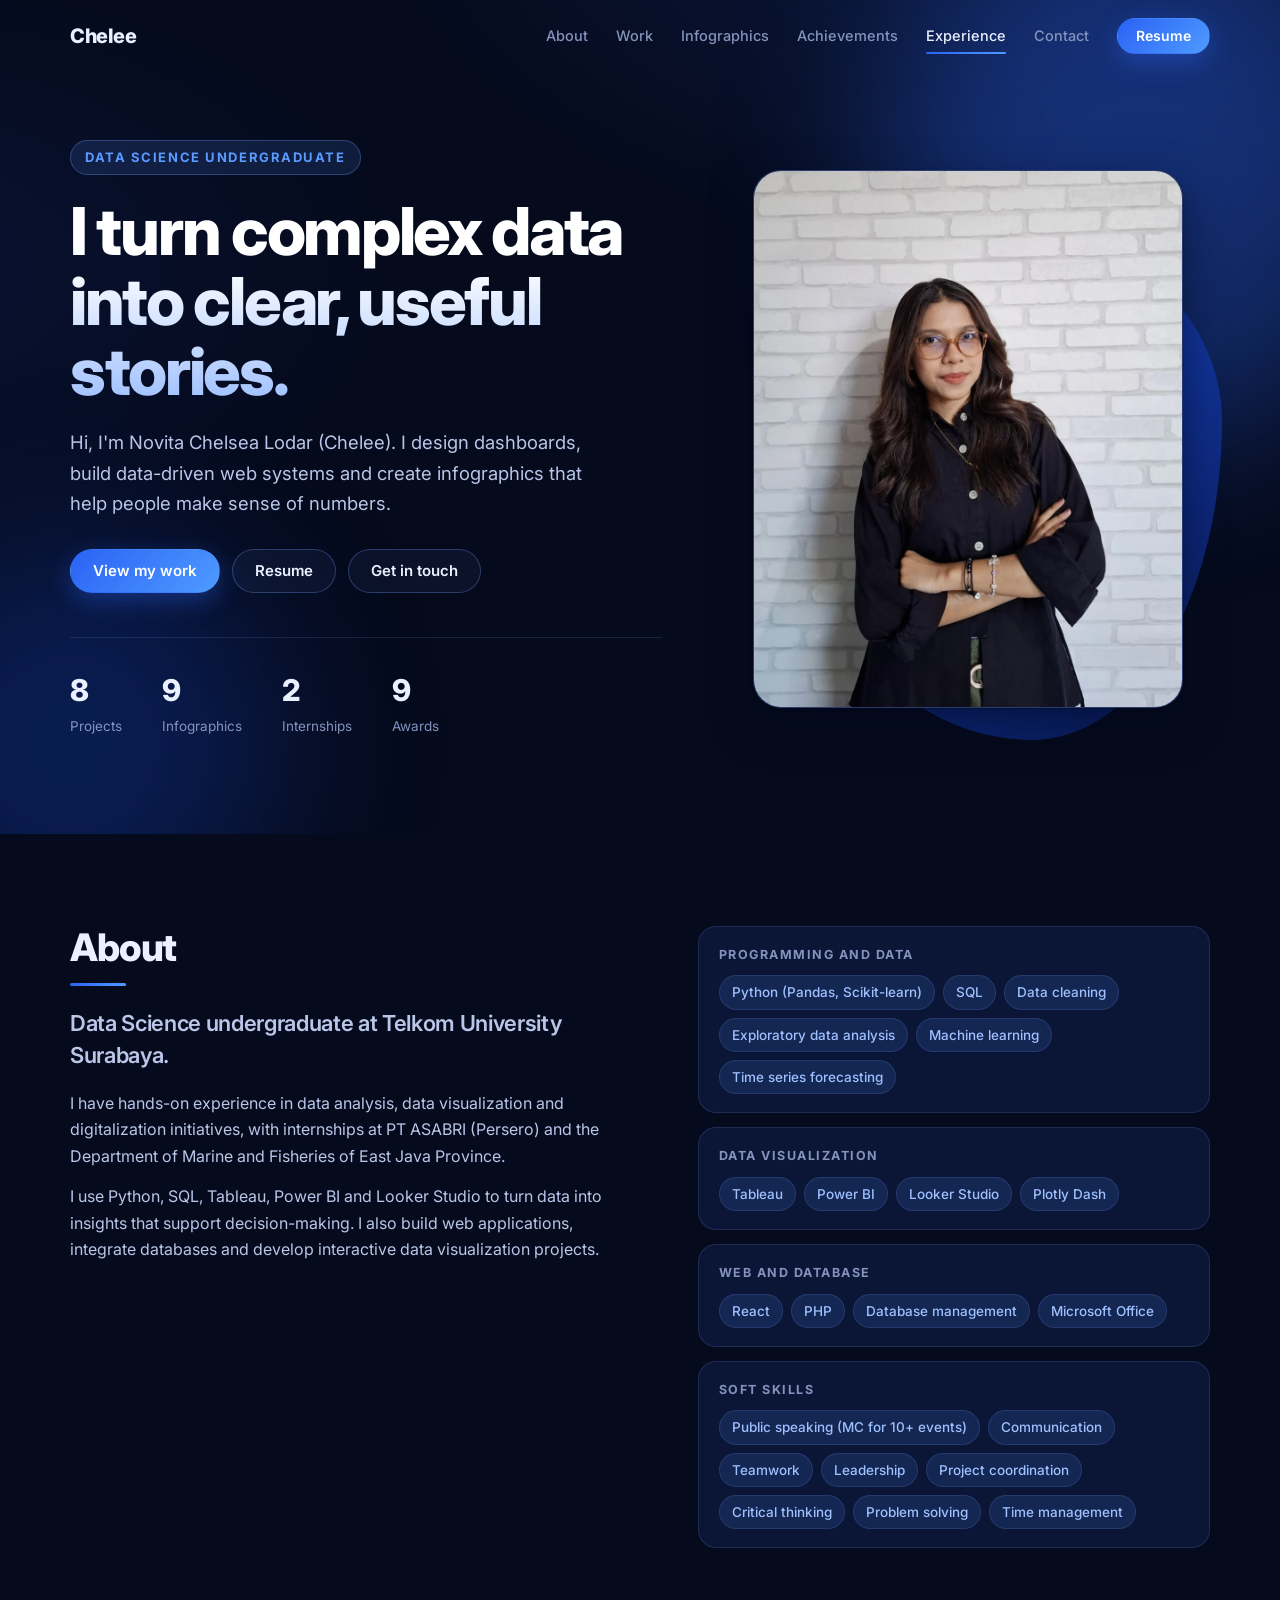
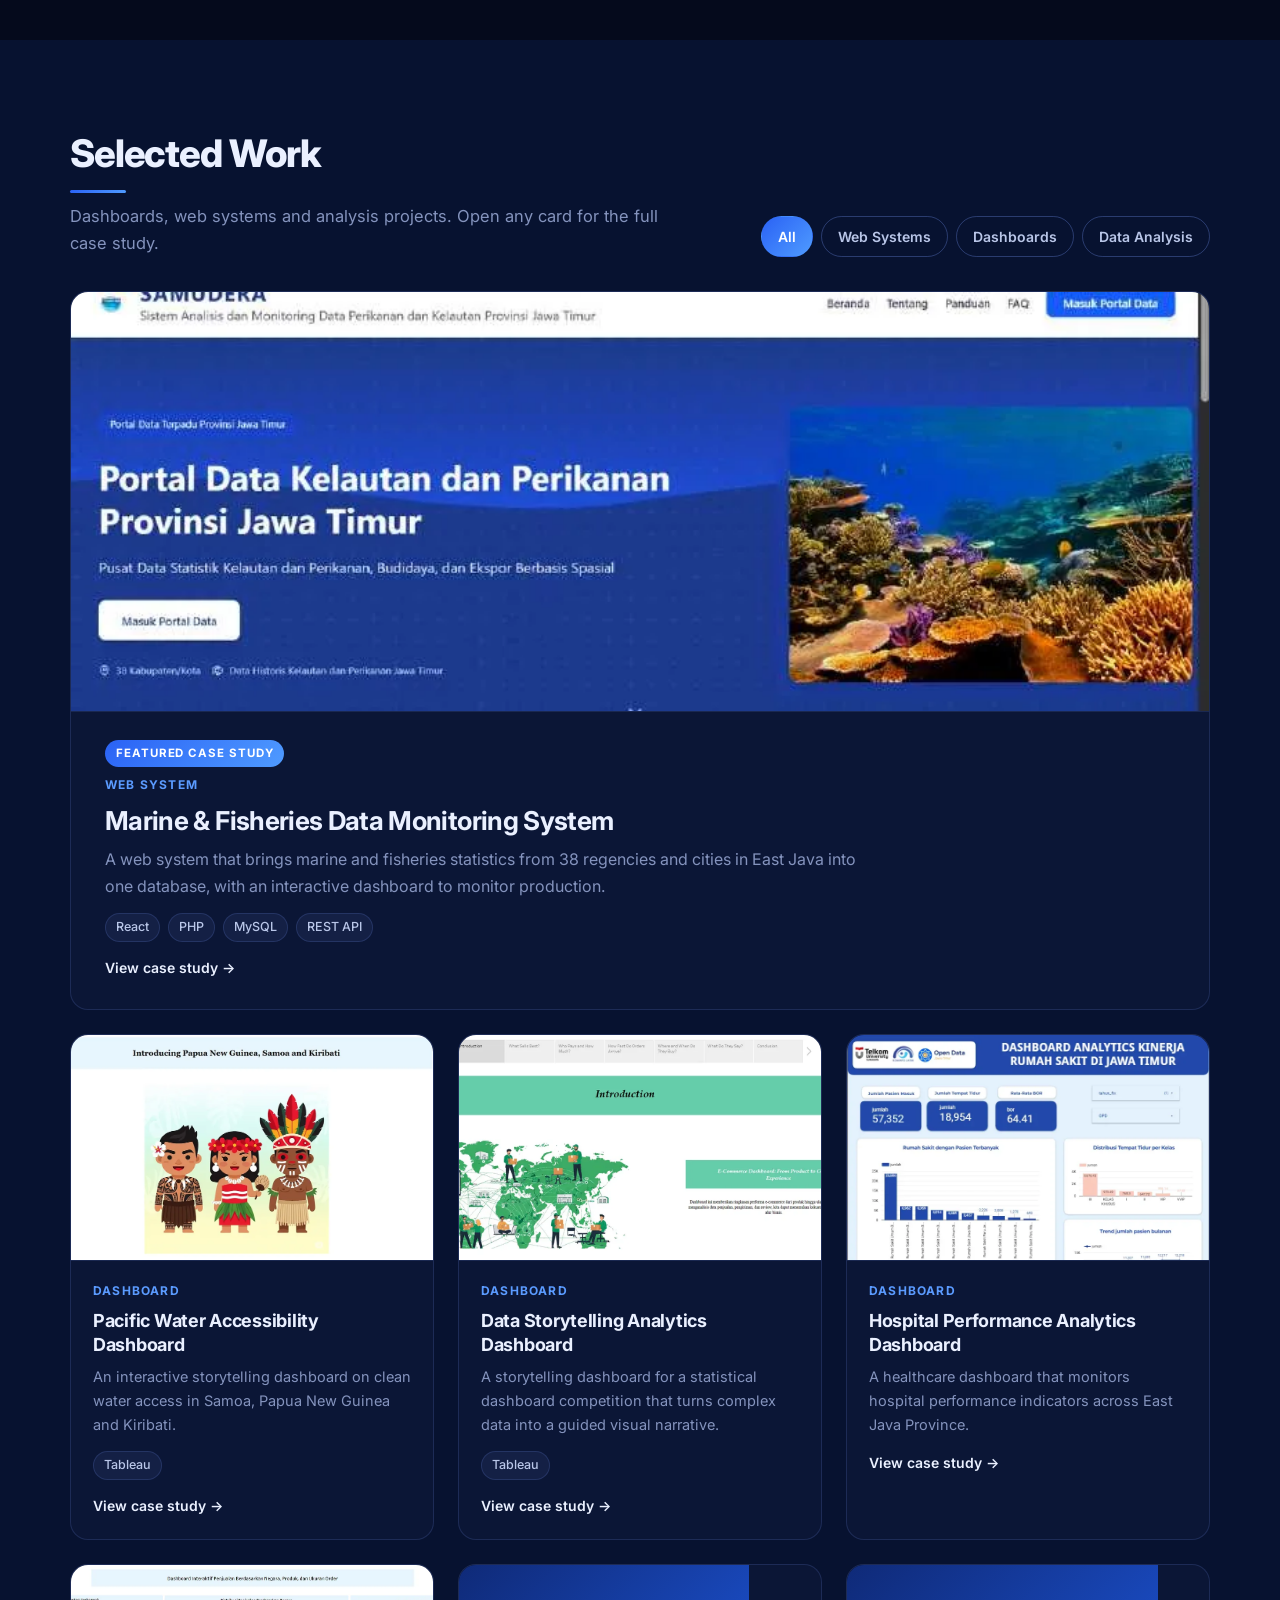
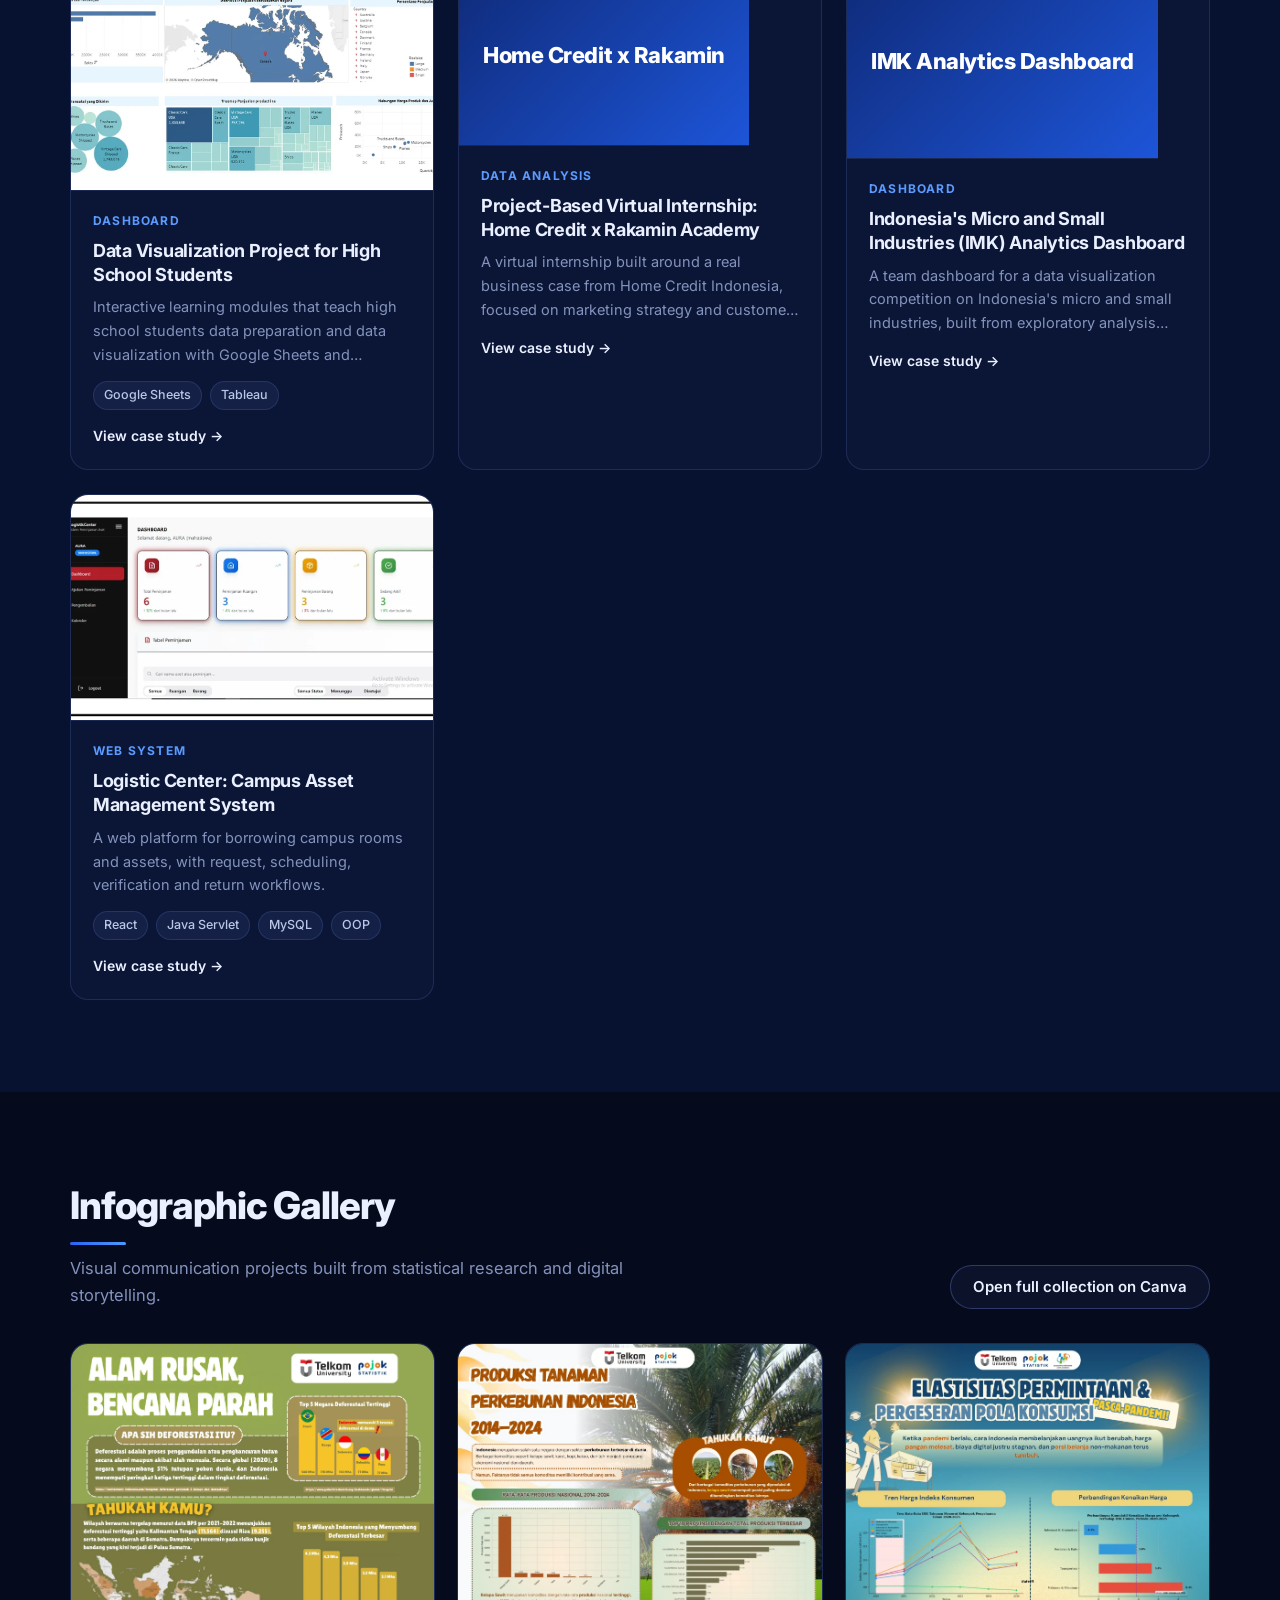
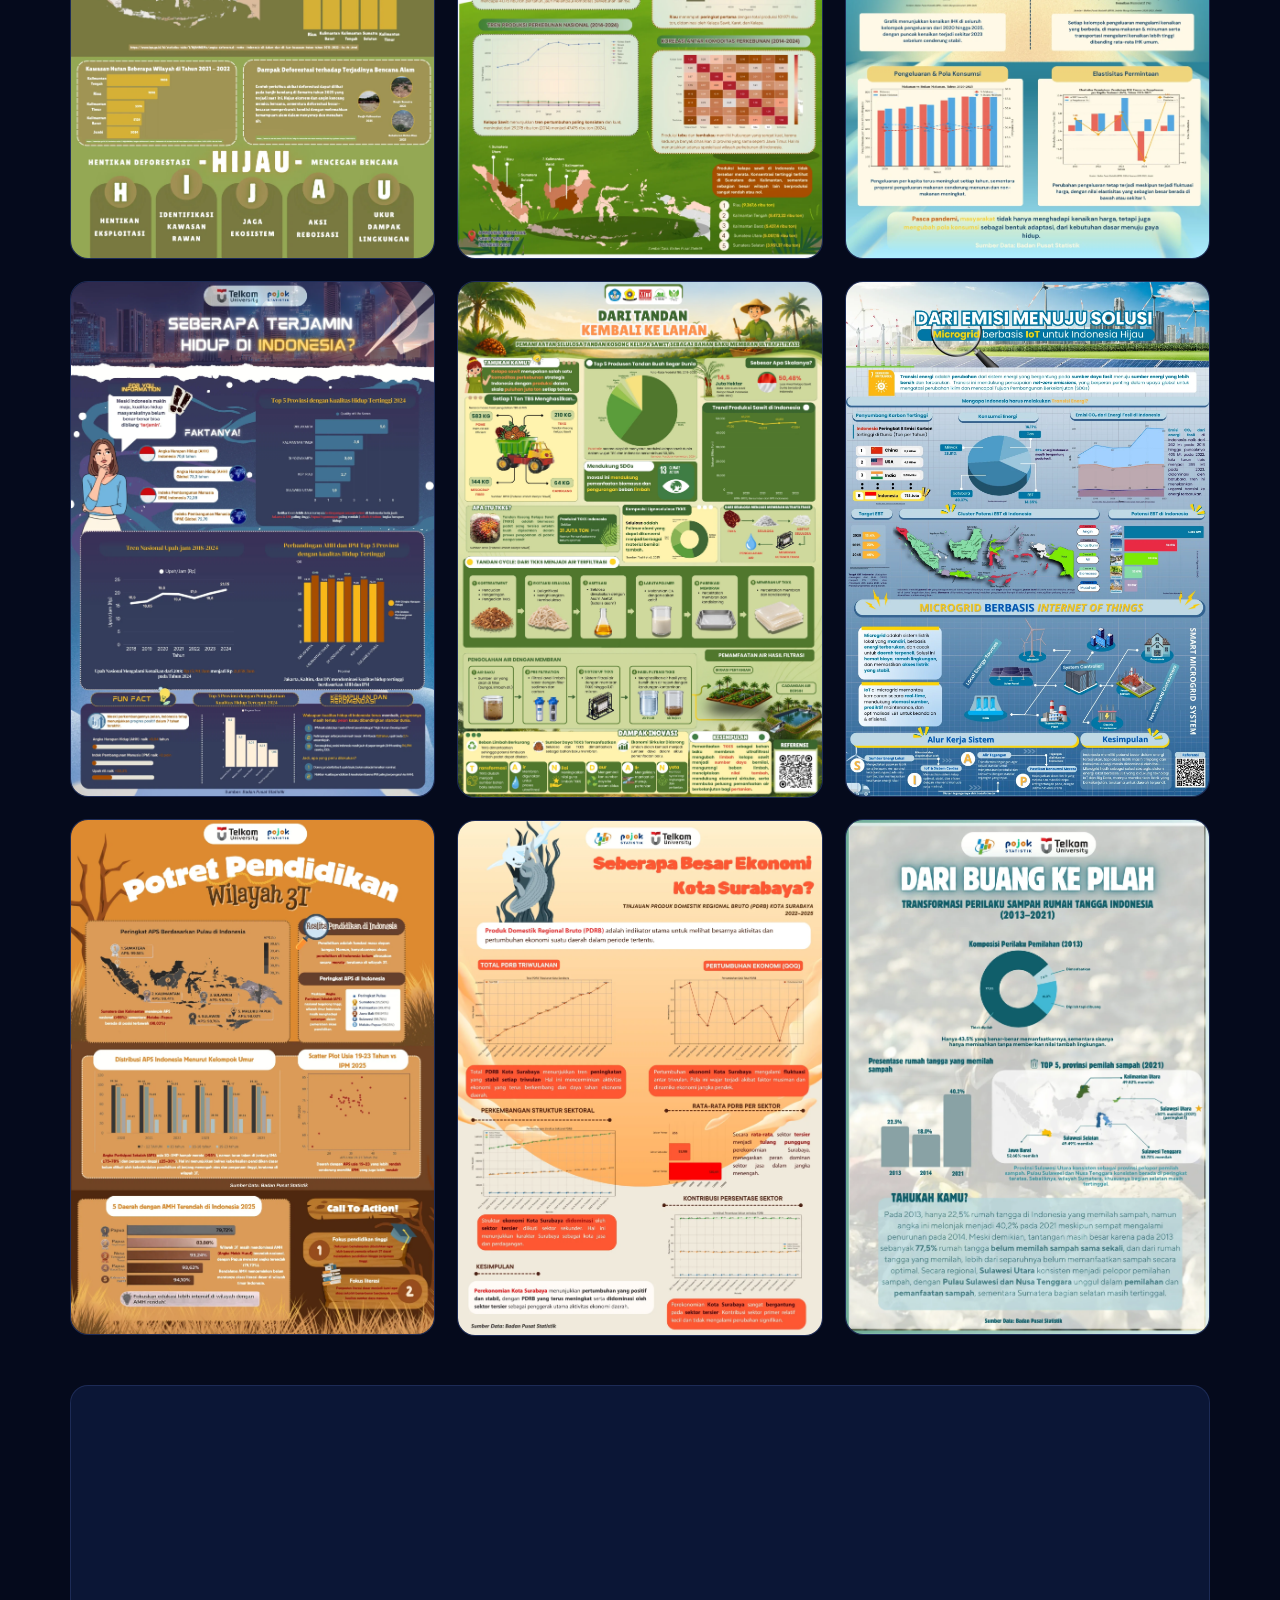
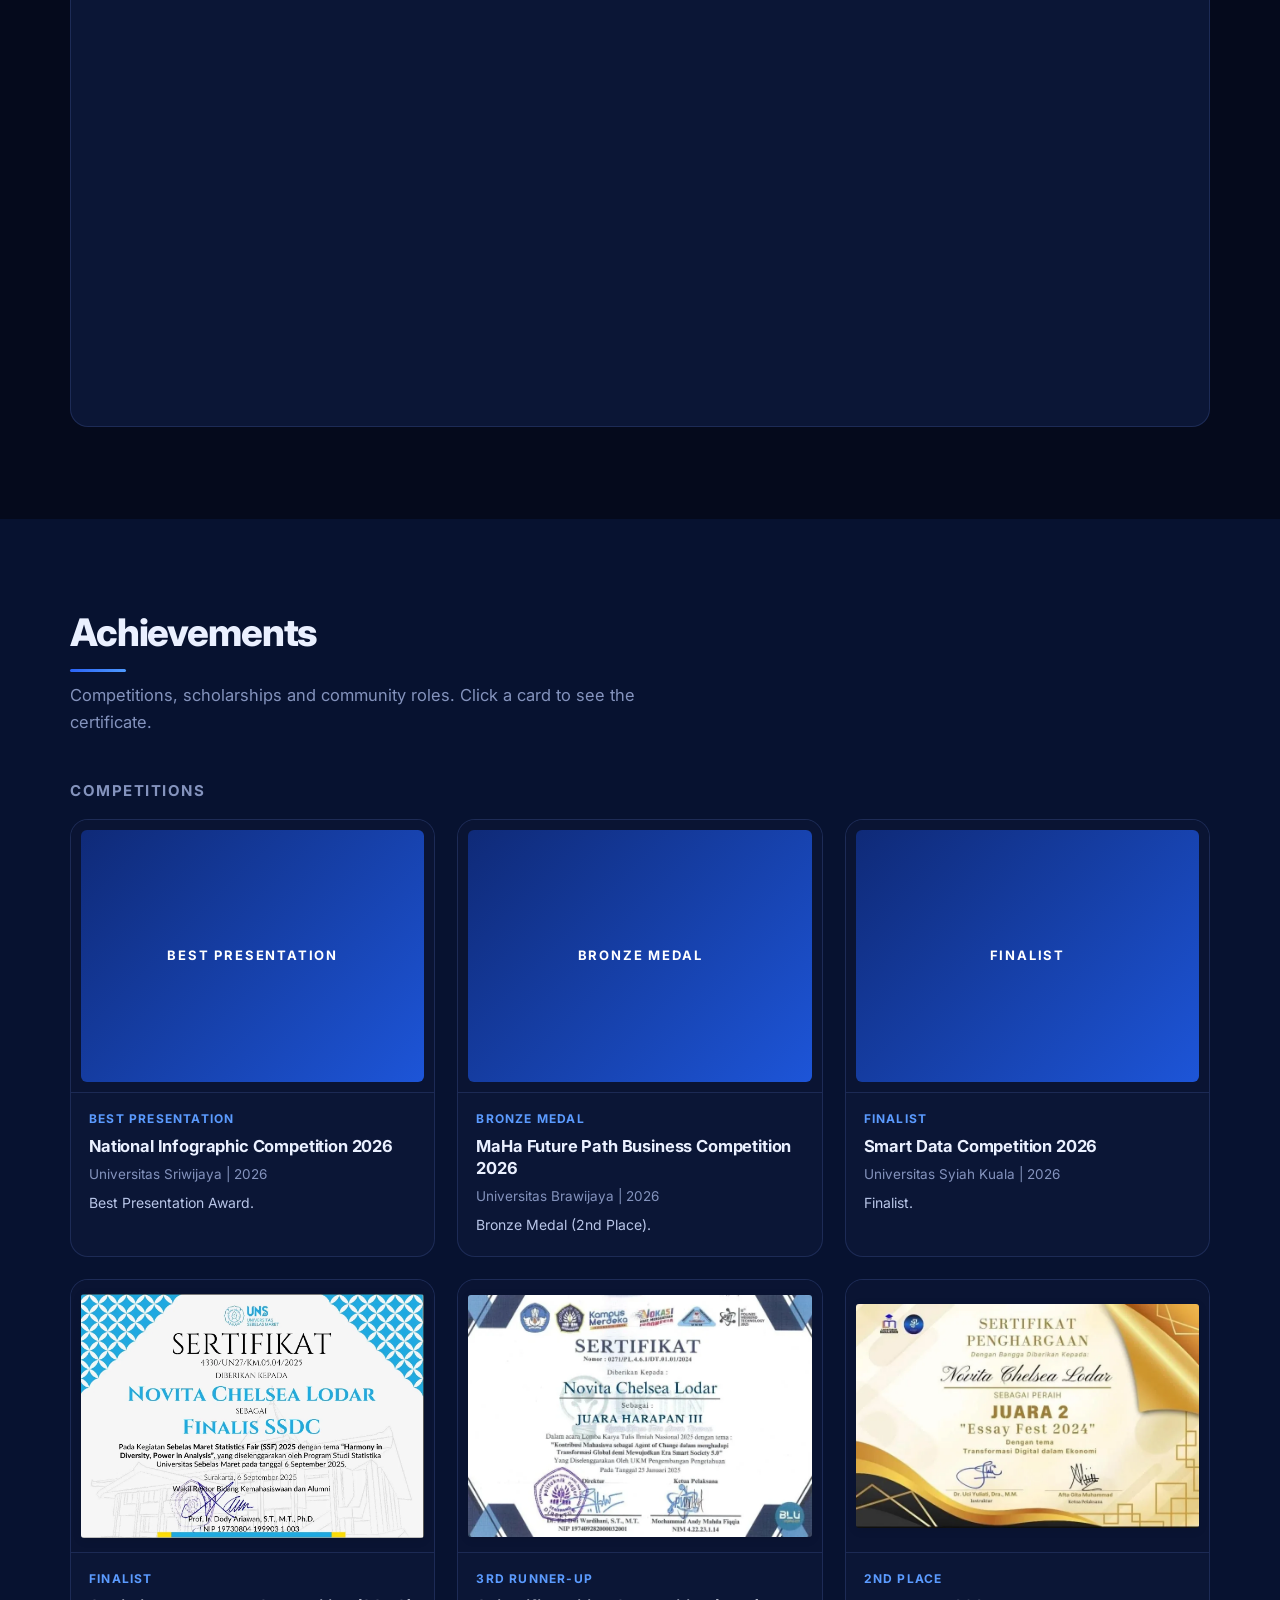
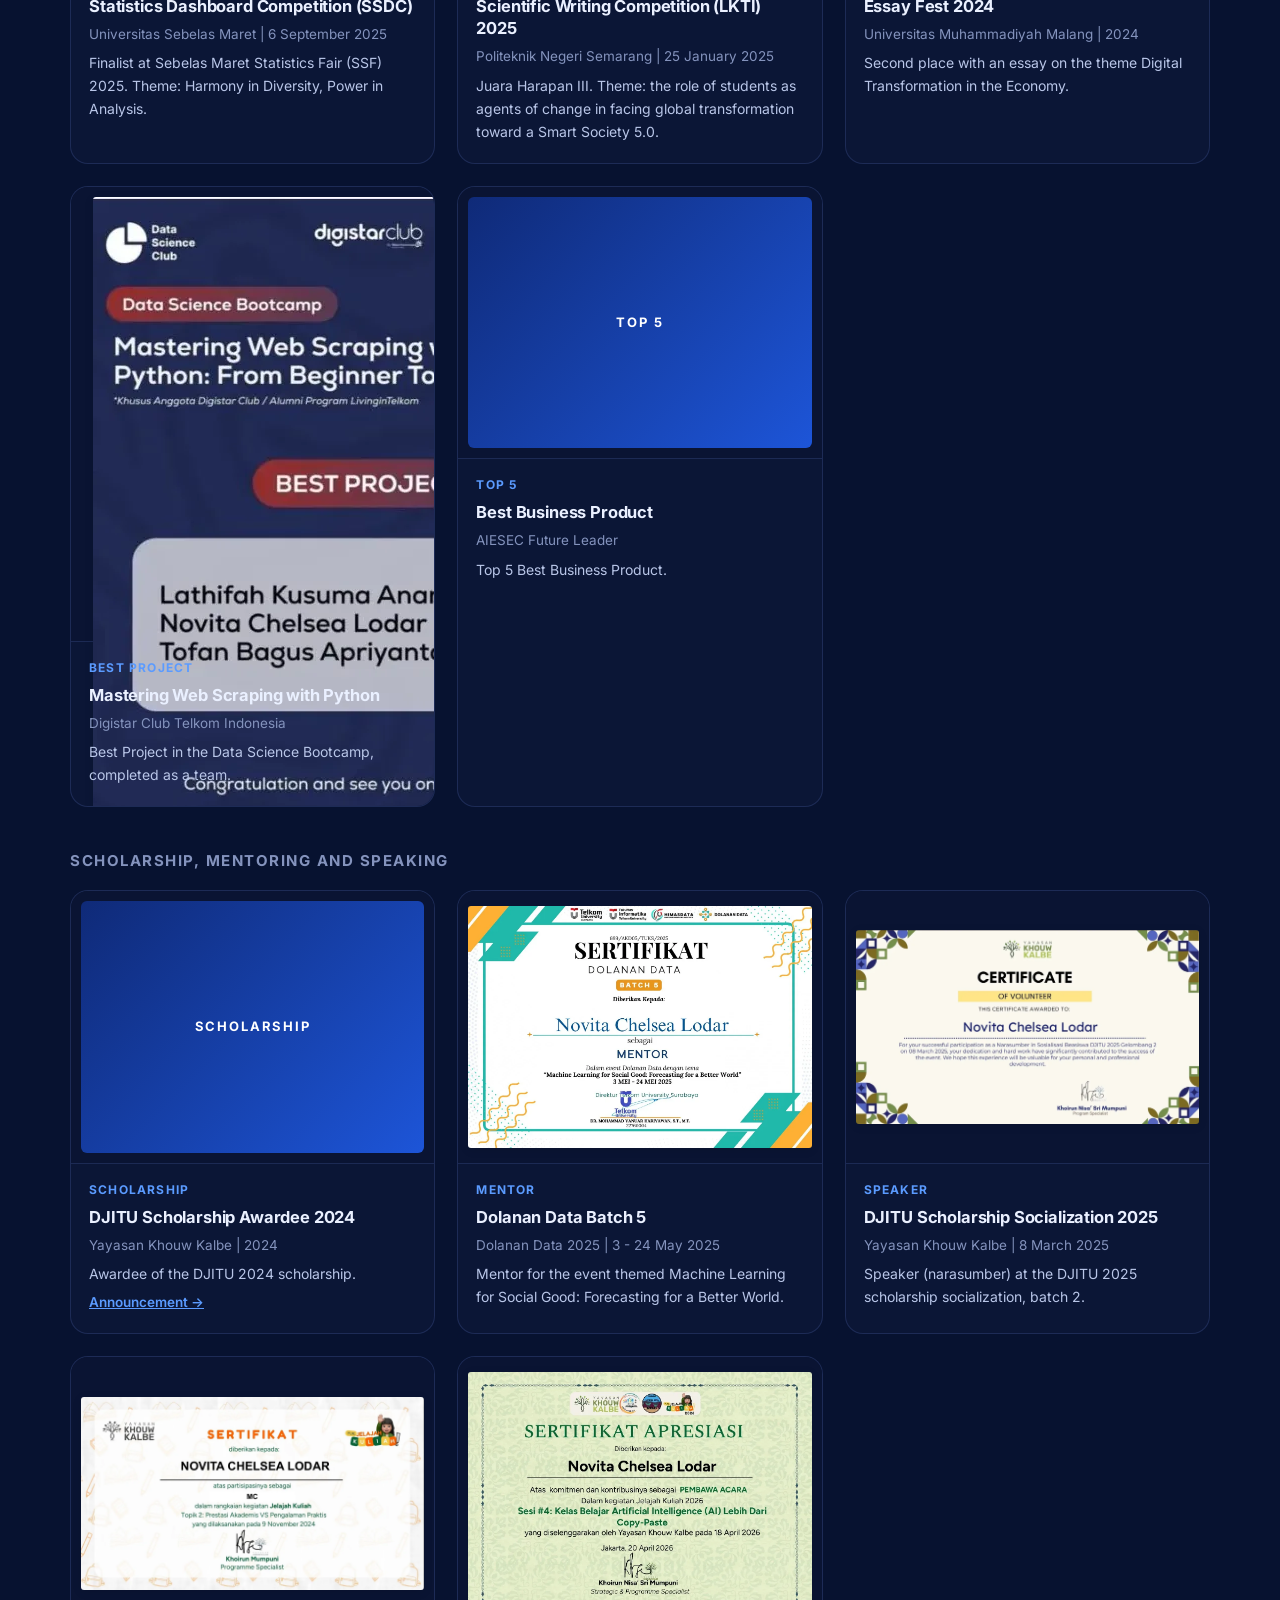
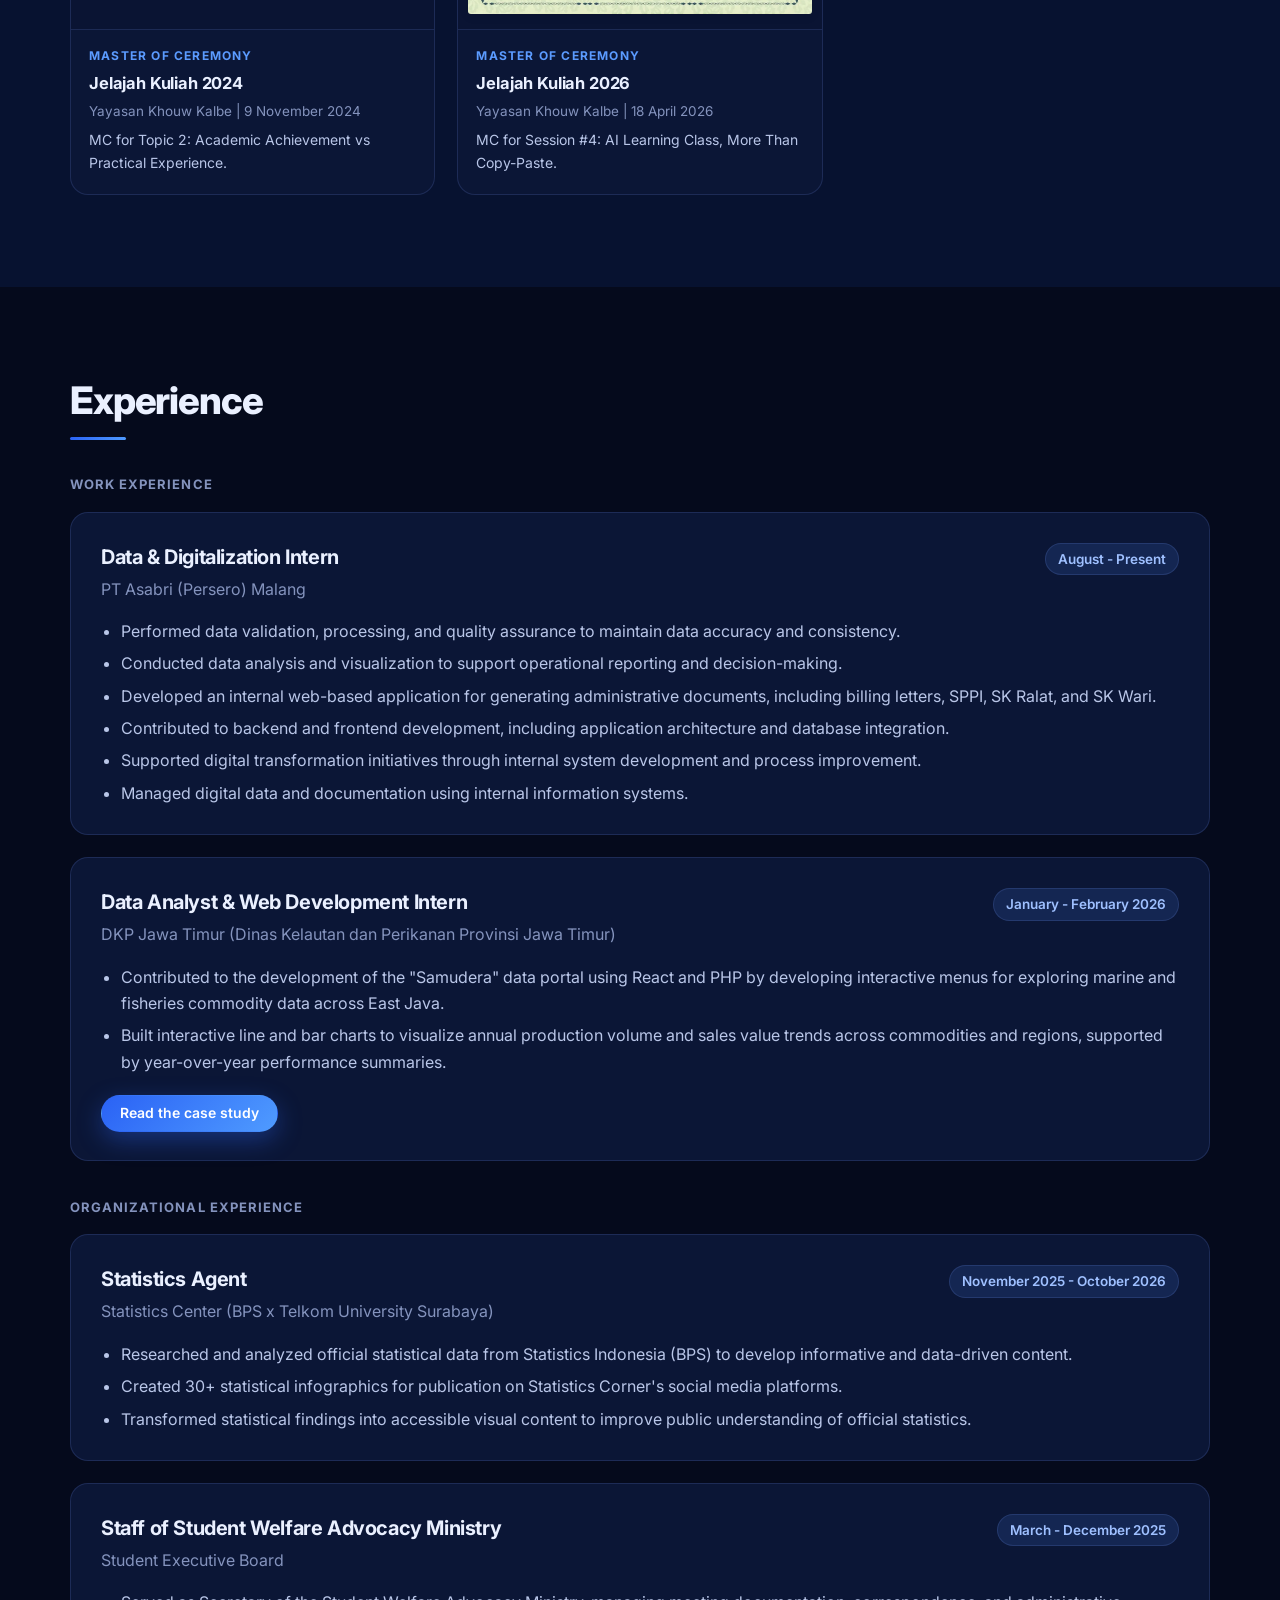
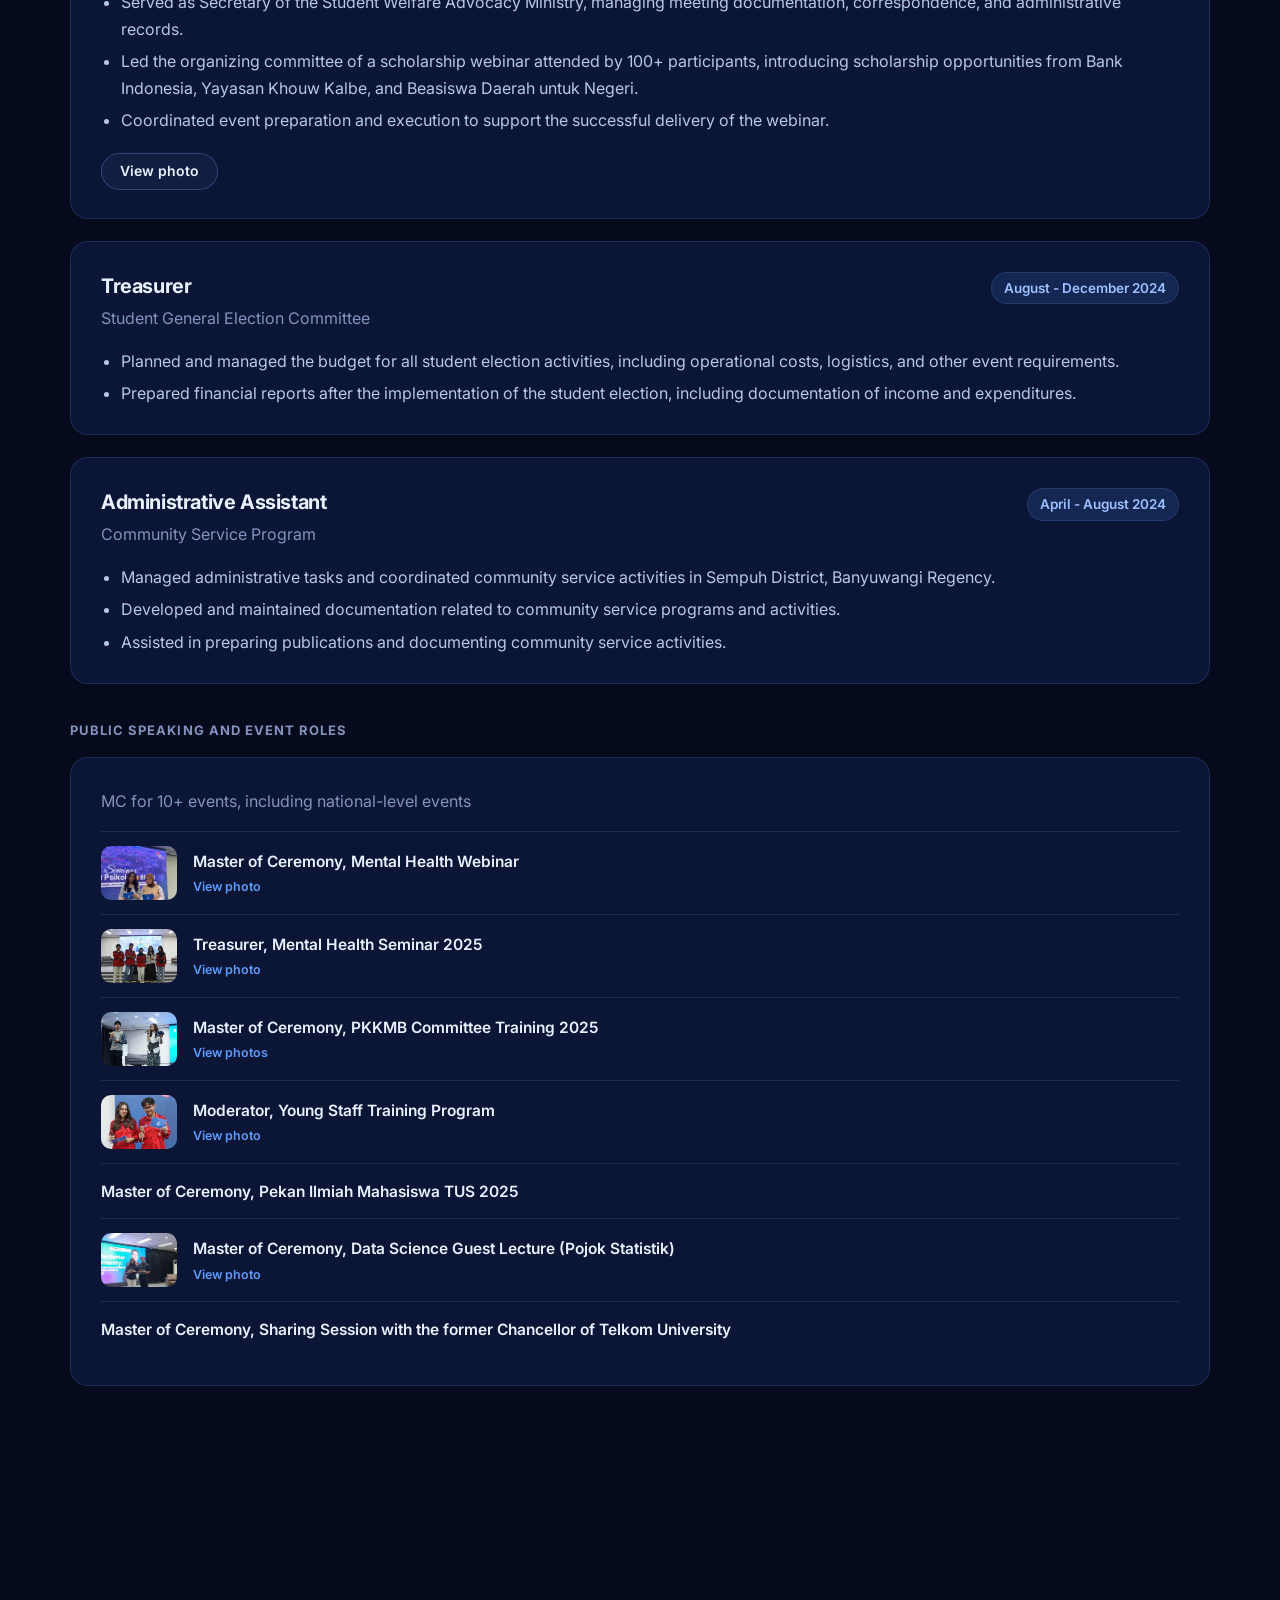
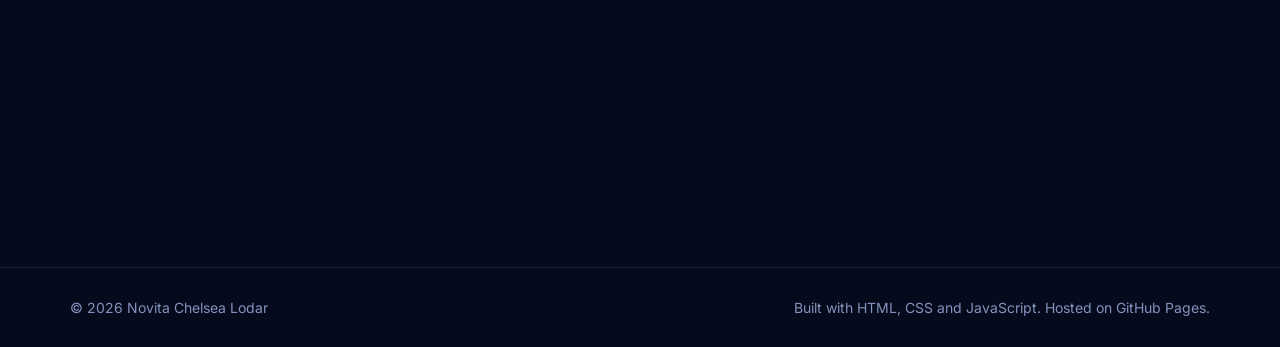
==== commit 2e956327: "Add files via upload" ====
--- a/index.html
+++ b/index.html
@@ -4,18 +4,19 @@
   <meta charset="utf-8" />
   <meta name="viewport" content="width=device-width, initial-scale=1" />
   <title>Chelee | Data Science Undergraduate</title>
-  <meta name="description" content="Portfolio of Chelee (Novita Chelsea Lodar), a Data Science undergraduate at Telkom University Surabaya (GPA 3.86/4.00) focused on data analysis, data visualization and digitalization." />
+  <meta name="description" content="Portfolio of Chelee (Novita Chelsea Lodar), a Data Science undergraduate at Telkom University Surabaya focused on data analysis, data visualization and digitalization." />
   <meta property="og:title" content="Chelee | Data Science Undergraduate" />
   <meta property="og:description" content="Dashboards, web systems and infographics that turn complex data into clear stories." />
   <meta property="og:type" content="website" />
-  <meta name="theme-color" content="#fbfaf8" />
-  <link rel="icon" href="data:image/svg+xml,%3Csvg xmlns='http://www.w3.org/2000/svg' viewBox='0 0 64 64'%3E%3Crect width='64' height='64' rx='16' fill='%2315131d'/%3E%3Ctext x='32' y='44' font-size='34' font-family='Arial' font-weight='700' fill='%23ffffff' text-anchor='middle'%3EC%3C/text%3E%3C/svg%3E" />
+  <meta name="theme-color" content="#050a1c" />
+  <link rel="icon" href="data:image/svg+xml,%3Csvg xmlns='http://www.w3.org/2000/svg' viewBox='0 0 64 64'%3E%3Crect width='64' height='64' rx='16' fill='%232a62f5'/%3E%3Ctext x='32' y='44' font-size='34' font-family='Arial' font-weight='700' fill='%23ffffff' text-anchor='middle'%3EC%3C/text%3E%3C/svg%3E" />
   <link rel="preconnect" href="https://fonts.googleapis.com" />
   <link rel="preconnect" href="https://fonts.gstatic.com" crossorigin />
   <link href="https://fonts.googleapis.com/css2?family=Inter:wght@400;500;600;700;800&display=swap" rel="stylesheet" />
-  <link rel="stylesheet" href="css/style.css" />
+  <link rel="stylesheet" href="css/style.css?v=20261121" />
 </head>
 <body>
+<div class="progress" aria-hidden="true"><i id="progress"></i></div>
 
 <a class="skip" href="#main">Skip to content</a>
 
@@ -39,23 +40,19 @@
   <section class="hero" id="top">
     <div class="wrap hero-grid">
       <div class="hero-copy">
-        <p class="eyebrow">Data Science Undergraduate</p>
-        <h1>I turn complex data into clear, useful stories.</h1>
-        <p class="lead">Hi, I'm Chelee. I design dashboards, build data-driven web systems and create infographics that help people make sense of numbers.</p>
-        <div class="cta">
+        <p class="eyebrow rise">Data Science Undergraduate</p>
+        <h1 class="rise" style="--i:1">I turn complex data into clear, useful stories.</h1>
+        <p class="lead rise" style="--i:2">Hi, I'm Novita Chelsea Lodar (Chelee). I design dashboards, build data-driven web systems and create infographics that help people make sense of numbers.</p>
+        <div class="cta rise" style="--i:3">
           <a class="btn btn-dark" href="#work">View my work</a>
           <a class="btn btn-line" id="resumeHero" href="#">Resume</a>
           <a class="btn btn-line" href="#contact">Get in touch</a>
         </div>
-        <dl class="stats" id="stats"></dl>
+        <dl class="stats rise" style="--i:4" id="stats"></dl>
       </div>
       <figure class="hero-photo">
         <span class="blob" aria-hidden="true"></span>
         <img src="assets/img/hero.webp" alt="Portrait of Chelee" width="960" height="1200" fetchpriority="high" />
-        <figcaption>
-          <strong>Novita Chelsea Lodar</strong>
-          <span>S-1 Data Science, Telkom University Surabaya</span>
-        </figcaption>
       </figure>
     </div>
   </section>
@@ -64,7 +61,7 @@
     <div class="wrap about">
       <div>
         <h2 class="title">About</h2>
-        <p class="big">Data Science undergraduate at Telkom University Surabaya with a GPA of 3.86/4.00.</p>
+        <p class="big">Data Science undergraduate at Telkom University Surabaya.</p>
         <p>I have hands-on experience in data analysis, data visualization and digitalization initiatives, with internships at PT ASABRI (Persero) and the Department of Marine and Fisheries of East Java Province.</p>
         <p>I use Python, SQL, Tableau, Power BI and Looker Studio to turn data into insights that support decision-making. I also build web applications, integrate databases and develop interactive data visualization projects.</p>
       </div>
@@ -95,6 +92,9 @@
         <a class="btn btn-line" id="canvaBtn" href="#" target="_blank" rel="noopener">Open full collection on Canva</a>
       </div>
       <div class="info-grid" id="infoGrid"></div>
+      <div class="embed rise" aria-label="All infographics on Canva">
+        <div class="embed-frame"><iframe id="canvaEmbed" title="Infographic collection on Canva" loading="lazy" allowfullscreen="allowfullscreen" allow="fullscreen"></iframe></div>
+      </div>
     </div>
   </section>
 
@@ -132,7 +132,7 @@
 
 <footer class="footer">
   <div class="wrap">
-    <span>&copy; <span id="year"></span> Chelee</span>
+    <span>&copy; <span id="year"></span> Novita Chelsea Lodar</span>
     <span>Built with HTML, CSS and JavaScript. Hosted on GitHub Pages.</span>
   </div>
 </footer>
@@ -156,7 +156,6 @@
     <button class="viewer-x" data-close aria-label="Close viewer">Close</button>
     <div class="viewer-stage"><img id="vImg" alt="" /></div>
     <div class="viewer-foot">
-      <p id="vCap"></p>
       <div class="viewer-nav">
         <button class="link-btn" id="vPrev">Previous</button>
         <span id="vCount"></span>
@@ -167,7 +166,7 @@
 </div>
 
 <noscript><p style="padding:24px">This portfolio needs JavaScript to display its content.</p></noscript>
-<script src="js/data.js"></script>
-<script src="js/main.js"></script>
+<script src="js/data.js?v=20261121"></script>
+<script src="js/main.js?v=20261121"></script>
 </body>
 </html>
--- a/css/style.css
+++ b/css/style.css
@@ -1,17 +1,20 @@
 :root {
-  --bg: #fbfaf8;
-  --alt: #f3f1ed;
-  --card: #ffffff;
-  --ink: #15131d;
-  --ink-2: #3c3a49;
-  --muted: #6c6a7c;
-  --line: #e7e4ec;
-  --accent: #4b3fd1;
-  --soft: #efedfc;
-  --pink: #f6c9da;
+  --bg: #050a1c;
+  --alt: #071230;
+  --card: #0b1636;
+  --card-2: #0f1d46;
+  --ink: #eaf0ff;
+  --ink-2: #b9c6e8;
+  --muted: #8493bd;
+  --line: rgba(122, 156, 255, 0.16);
+  --line-2: rgba(122, 156, 255, 0.3);
+  --accent: #5b9bff;
+  --accent-2: #2f6bff;
+  --soft: rgba(79, 140, 255, 0.14);
+  --grad: linear-gradient(135deg, #2a62f5 0%, #4f9bff 100%);
   --radius: 18px;
   --wrap: 1140px;
-  --shadow: 0 1px 2px rgba(21, 19, 29, 0.05), 0 10px 30px rgba(21, 19, 29, 0.06);
+  --shadow: 0 1px 2px rgba(0, 0, 0, 0.3), 0 18px 44px rgba(2, 8, 30, 0.55);
 }
 
 * { box-sizing: border-box; }
@@ -26,40 +29,50 @@
   text-rendering: optimizeLegibility;
 }
 body.lock { overflow: hidden; }
+::selection { background: var(--accent-2); color: #fff; }
+body { background-image: radial-gradient(1200px 600px at 85% -10%, rgba(47, 107, 255, 0.16), transparent 60%), radial-gradient(900px 500px at -10% 30%, rgba(30, 70, 190, 0.14), transparent 60%); background-attachment: fixed; }
 img { max-width: 100%; display: block; }
 a { color: inherit; }
 h1, h2, h3, h4, p, figure, dl, dd { margin: 0; }
 .wrap { width: min(var(--wrap), 100% - 48px); margin: 0 auto; }
-.skip { position: absolute; left: -999px; top: 8px; background: var(--ink); color: #fff; padding: 8px 14px; border-radius: 8px; z-index: 200; }
+.skip { position: absolute; left: -999px; top: 8px; background: var(--accent-2); color: #fff; padding: 8px 14px; border-radius: 8px; z-index: 200; }
 .skip:focus { left: 12px; }
 :focus-visible { outline: 2px solid var(--accent); outline-offset: 3px; border-radius: 6px; }
 
 /* ---------- buttons ---------- */
 .btn { display: inline-flex; align-items: center; justify-content: center; padding: 12px 22px; border-radius: 999px; border: 1px solid transparent; font: inherit; font-weight: 600; font-size: 15px; text-decoration: none; cursor: pointer; transition: background 0.18s, color 0.18s, border-color 0.18s, transform 0.18s; line-height: 1.2; }
 .btn:hover { transform: translateY(-1px); }
-.btn-dark { background: var(--ink); color: #fff; }
-.btn-dark:hover { background: #2b2840; }
-.btn-line { background: transparent; color: var(--ink); border-color: #cfccd9; }
-.btn-line:hover { border-color: var(--ink); background: #fff; }
+.btn-dark { background: var(--grad); color: #fff; box-shadow: 0 8px 24px rgba(47, 107, 255, 0.35); }
+.btn-dark:hover { box-shadow: 0 10px 30px rgba(47, 107, 255, 0.55); filter: brightness(1.08); }
+.btn-line { background: rgba(122, 156, 255, 0.06); color: var(--ink); border-color: var(--line-2); }
+.btn-line:hover { border-color: var(--accent); background: var(--soft); }
 .btn-sm { padding: 9px 18px; font-size: 14px; }
 .link-btn { font: inherit; font-size: 14.5px; font-weight: 600; color: var(--ink); background: none; border: 0; padding: 8px 4px; cursor: pointer; }
 .link-btn:hover { color: var(--accent); }
 
 /* ---------- nav ---------- */
-.nav { position: fixed; inset: 0 0 auto 0; z-index: 50; background: rgba(251, 250, 248, 0.82); backdrop-filter: blur(14px); -webkit-backdrop-filter: blur(14px); border-bottom: 1px solid transparent; transition: border-color 0.2s; }
-.nav.scrolled { border-color: var(--line); }
-.nav-inner { width: min(var(--wrap), 100% - 48px); margin: 0 auto; height: 68px; display: flex; align-items: center; justify-content: space-between; }
+.nav { position: fixed; inset: 0 0 auto 0; z-index: 50; background: transparent; border-bottom: 1px solid transparent; transition: background 0.3s, border-color 0.3s, backdrop-filter 0.3s; }
+.nav.scrolled { background: rgba(5, 10, 28, 0.78); backdrop-filter: blur(16px) saturate(140%); -webkit-backdrop-filter: blur(16px) saturate(140%); border-color: var(--line); }
+.nav-inner { width: min(var(--wrap), 100% - 48px); margin: 0 auto; height: 72px; transition: height 0.3s; display: flex; align-items: center; justify-content: space-between; }
 .brand { font-weight: 800; font-size: 20px; letter-spacing: -0.02em; text-decoration: none; }
 .nav-links { display: flex; align-items: center; gap: 28px; }
 .nav-links a:not(.btn) { text-decoration: none; font-size: 14.5px; font-weight: 500; color: var(--muted); transition: color 0.15s; }
+.nav-links a:not(.btn) { position: relative; padding: 4px 0; }
+.nav-links a:not(.btn)::after { content: ""; position: absolute; left: 0; right: 0; bottom: -2px; height: 2px; border-radius: 2px; background: var(--grad); transform: scaleX(0); transform-origin: left; transition: transform 0.3s; }
 .nav-links a:not(.btn):hover, .nav-links a.active { color: var(--ink); }
-.menu-btn { display: none; background: none; border: 1px solid var(--line); color: var(--ink); font: inherit; font-size: 14px; font-weight: 600; padding: 8px 16px; border-radius: 999px; cursor: pointer; }
+.nav-links a:not(.btn):hover::after, .nav-links a.active::after { transform: scaleX(1); }
+.nav.scrolled .nav-inner { height: 60px; }
+.menu-btn { display: none; background: rgba(122,156,255,.06); border: 1px solid var(--line); color: var(--ink); font: inherit; font-size: 14px; font-weight: 600; padding: 8px 16px; border-radius: 999px; cursor: pointer; }
 
 /* ---------- hero ---------- */
-.hero { padding: 132px 0 84px; }
+.hero { position: relative; padding: 140px 0 96px; overflow: hidden; }
+.hero::before, .hero::after { content: ""; position: absolute; border-radius: 50%; filter: blur(80px); pointer-events: none; z-index: 0; transform: translate3d(0, var(--py, 0px), 0); }
+.hero::before { width: 520px; height: 520px; right: -120px; top: -80px; background: rgba(47, 107, 255, 0.35); }
+.hero::after { width: 420px; height: 420px; left: -140px; bottom: -120px; background: rgba(20, 70, 200, 0.3); }
+.hero .wrap { position: relative; z-index: 1; }
 .hero-grid { display: grid; grid-template-columns: 1.1fr 0.9fr; gap: 64px; align-items: center; }
-.eyebrow { display: inline-block; font-size: 13px; font-weight: 700; letter-spacing: 0.12em; text-transform: uppercase; color: var(--accent); background: var(--soft); padding: 6px 14px; border-radius: 999px; }
-.hero h1 { font-size: clamp(38px, 5.6vw, 66px); font-weight: 800; letter-spacing: -0.035em; line-height: 1.06; margin: 22px 0 20px; }
+.eyebrow { display: inline-block; font-size: 13px; font-weight: 700; letter-spacing: 0.12em; text-transform: uppercase; color: var(--accent); background: var(--soft); border: 1px solid var(--line-2); padding: 6px 14px; border-radius: 999px; }
+.hero h1 { font-size: clamp(38px, 5.6vw, 66px); font-weight: 800; letter-spacing: -0.035em; line-height: 1.06; margin: 22px 0 20px; background: linear-gradient(180deg, #ffffff 30%, #9dbfff 100%); -webkit-background-clip: text; background-clip: text; color: transparent; }
 .lead { font-size: 18.5px; color: var(--ink-2); max-width: 540px; }
 .cta { display: flex; gap: 12px; flex-wrap: wrap; margin-top: 30px; }
 .cta.center { justify-content: center; }
@@ -67,12 +80,10 @@
 .stats div { display: flex; flex-direction: column; }
 .stats dt { order: 2; font-size: 13.5px; color: var(--muted); }
 .stats dd { order: 1; font-size: 30px; font-weight: 800; letter-spacing: -0.03em; }
-.hero-photo { position: relative; justify-self: center; width: min(430px, 100%); }
-.hero-photo img { position: relative; width: 100%; height: auto; aspect-ratio: 4 / 5; object-fit: cover; border-radius: 28px; box-shadow: var(--shadow); background: var(--alt); }
-.blob { position: absolute; inset: 7% -9% -6% 9%; background: linear-gradient(145deg, var(--pink), #dcd6fb); border-radius: 38% 62% 44% 56% / 46% 40% 60% 54%; z-index: 0; }
-.hero-photo figcaption { position: absolute; left: 14px; right: 14px; bottom: 14px; z-index: 2; display: flex; flex-direction: column; gap: 1px; background: rgba(255, 255, 255, 0.92); backdrop-filter: blur(8px); border-radius: 14px; padding: 12px 16px; }
-.hero-photo figcaption strong { font-size: 15px; }
-.hero-photo figcaption span { font-size: 13px; color: var(--muted); }
+.hero-photo { position: relative; justify-self: center; width: min(430px, 100%); transform: translate3d(0, var(--pp, 0px), 0); }
+.hero-photo img { position: relative; width: 100%; height: auto; aspect-ratio: 4 / 5; object-fit: cover; border-radius: 28px; box-shadow: var(--shadow); background: var(--alt); border: 1px solid var(--line-2); }
+.blob { position: absolute; inset: 7% -9% -6% 9%; background: linear-gradient(145deg, #1a4fe0, #0a1f66); border-radius: 38% 62% 44% 56% / 46% 40% 60% 54%; z-index: 0; opacity: 0.85; animation: morph 14s ease-in-out infinite; }
+@keyframes morph { 50% { border-radius: 56% 44% 58% 42% / 40% 56% 44% 60%; transform: rotate(4deg) scale(1.03); } }
 
 /* ---------- sections ---------- */
 .section { padding: 92px 0; }
@@ -82,8 +93,13 @@
 .sub { color: var(--muted); max-width: 620px; margin-top: 10px; font-size: 16.5px; }
 .group { font-size: 15px; font-weight: 700; text-transform: uppercase; letter-spacing: 0.1em; color: var(--muted); margin: 42px 0 16px; }
 .head { display: flex; justify-content: space-between; align-items: flex-end; gap: 24px; flex-wrap: wrap; margin-bottom: 34px; }
-.reveal { opacity: 0; transform: translateY(18px); transition: opacity 0.7s ease, transform 0.7s ease; }
+.reveal { opacity: 0; transform: translateY(26px); transition: opacity 0.8s cubic-bezier(.2,.7,.2,1), transform 0.8s cubic-bezier(.2,.7,.2,1); }
 .reveal.in { opacity: 1; transform: none; }
+.rise { opacity: 0; transform: translateY(24px) scale(0.985); transition: opacity 0.7s cubic-bezier(.2,.7,.2,1), transform 0.7s cubic-bezier(.2,.7,.2,1); transition-delay: calc(var(--i, 0) * 70ms); }
+.in .rise, .rise.in { opacity: 1; transform: none; }
+.title { position: relative; }
+.title::after { content: ""; display: block; width: 0; height: 3px; border-radius: 3px; background: var(--grad); margin-top: 14px; transition: width 0.9s cubic-bezier(.2,.7,.2,1) 0.15s; }
+.in .title::after, .title.in::after { width: 56px; }
 
 /* about */
 .about { display: grid; grid-template-columns: 1.1fr 1fr; gap: 64px; align-items: start; }
@@ -94,18 +110,18 @@
 .skill { background: var(--card); border: 1px solid var(--line); border-radius: var(--radius); padding: 18px 20px; }
 .skill h4 { font-size: 12.5px; text-transform: uppercase; letter-spacing: 0.12em; color: var(--muted); font-weight: 700; margin-bottom: 10px; }
 .tags { display: flex; flex-wrap: wrap; gap: 8px; }
-.tag { font-size: 13.5px; font-weight: 500; padding: 5px 12px; border-radius: 999px; background: var(--soft); color: #3a2fb0; }
+.tag { font-size: 13.5px; font-weight: 500; padding: 5px 12px; border-radius: 999px; background: var(--soft); color: #9fc0ff; border: 1px solid var(--line); }
 
 /* chips */
 .chips { display: flex; gap: 8px; flex-wrap: wrap; }
-.chip { font: inherit; font-size: 14px; font-weight: 600; padding: 8px 16px; border-radius: 999px; border: 1px solid #d3d0dc; background: transparent; color: var(--ink-2); cursor: pointer; transition: 0.15s; }
-.chip:hover { border-color: var(--ink); }
-.chip.on { background: var(--ink); color: #fff; border-color: var(--ink); }
+.chip { font: inherit; font-size: 14px; font-weight: 600; padding: 8px 16px; border-radius: 999px; border: 1px solid var(--line-2); background: transparent; color: var(--ink-2); cursor: pointer; transition: 0.2s; }
+.chip:hover { border-color: var(--accent); color: var(--ink); }
+.chip.on { background: var(--grad); color: #fff; border-color: transparent; }
 
 /* project cards */
 .cards { display: grid; grid-template-columns: repeat(3, 1fr); gap: 24px; }
-.pcard { text-align: left; font: inherit; color: inherit; padding: 0; border: 1px solid var(--line); border-radius: var(--radius); background: var(--card); overflow: hidden; cursor: pointer; display: flex; flex-direction: column; transition: transform 0.22s, box-shadow 0.22s, border-color 0.22s; }
-.pcard:hover { transform: translateY(-5px); box-shadow: var(--shadow); border-color: #d6d2e2; }
+.pcard { text-align: left; font: inherit; color: inherit; padding: 0; border: 1px solid var(--line); border-radius: var(--radius); background: var(--card); overflow: hidden; cursor: pointer; display: flex; flex-direction: column; transition: transform 0.3s, box-shadow 0.3s, border-color 0.3s; position: relative; }
+.pcard:hover { transform: translateY(-6px); box-shadow: var(--shadow); border-color: var(--line-2); }
 .pcard .media { aspect-ratio: 16 / 10; background: var(--alt); overflow: hidden; border-bottom: 1px solid var(--line); }
 .pcard .media img { width: 100%; height: 100%; object-fit: cover; transition: transform 0.5s; }
 .pcard:hover .media img { transform: scale(1.04); }
@@ -114,9 +130,9 @@
 .pcard h3 { font-size: 18px; font-weight: 700; letter-spacing: -0.015em; line-height: 1.35; }
 .pcard .sum { font-size: 14.5px; color: var(--muted); display: -webkit-box; -webkit-line-clamp: 3; -webkit-box-orient: vertical; overflow: hidden; }
 .pcard .tags { margin-top: auto; padding-top: 6px; }
-.pcard .tag { background: var(--alt); color: var(--ink-2); font-size: 12.5px; padding: 3px 10px; }
-.ph-cover { width: 100%; height: 100%; display: grid; place-items: center; padding: 24px; text-align: center; background: linear-gradient(135deg, var(--soft), var(--pink)); }
-.ph-cover span { font-size: 22px; font-weight: 800; letter-spacing: -0.02em; line-height: 1.2; color: var(--ink); }
+.pcard .tag { background: rgba(122,156,255,.08); color: var(--ink-2); font-size: 12.5px; padding: 3px 10px; }
+.ph-cover { width: 100%; height: 100%; display: grid; place-items: center; padding: 24px; text-align: center; background: linear-gradient(135deg, #0f2a78, #1d55d8); }
+.ph-cover span { font-size: 22px; font-weight: 800; letter-spacing: -0.02em; line-height: 1.2; color: #fff; }
 .more { font-size: 14px; font-weight: 600; margin-top: 6px; }
 .pcard.wide { grid-column: 1 / -1; }
 .pcard.wide .media { aspect-ratio: 823 / 313; max-height: 420px; width: 100%; }
@@ -124,25 +140,28 @@
 .pcard.wide .body { padding: 28px 34px 30px; }
 .pcard.wide h3 { font-size: 26px; letter-spacing: -0.025em; }
 .pcard.wide .sum { font-size: 16px; max-width: 760px; -webkit-line-clamp: 4; }
-.badge-feat { align-self: flex-start; font-size: 11.5px; font-weight: 700; letter-spacing: 0.08em; text-transform: uppercase; background: var(--ink); color: #fff; padding: 4px 11px; border-radius: 999px; }
+.badge-feat { align-self: flex-start; font-size: 11.5px; font-weight: 700; letter-spacing: 0.08em; text-transform: uppercase; background: var(--grad); color: #fff; padding: 4px 11px; border-radius: 999px; }
 
 /* infographics */
-.info-grid { display: grid; grid-template-columns: repeat(2, 1fr); gap: 22px; }
-.icard { text-align: left; font: inherit; color: inherit; padding: 0; border: 1px solid var(--line); border-radius: var(--radius); background: var(--card); overflow: hidden; cursor: pointer; transition: transform 0.22s, box-shadow 0.22s; }
-.icard:hover { transform: translateY(-4px); box-shadow: var(--shadow); }
-.icard .media { aspect-ratio: 823 / 313; overflow: hidden; background: var(--alt); }
-.icard .media img { width: 100%; height: 100%; object-fit: cover; transition: transform 0.5s; }
-.icard:hover .media img { transform: scale(1.04); }
-.icard .body { padding: 14px 18px 16px; display: flex; flex-direction: column; gap: 4px; }
-.icard h3 { font-size: 15.5px; font-weight: 600; line-height: 1.4; }
+.info-grid { columns: 3; column-gap: 22px; }
+.icard { display: block; width: 100%; margin: 0 0 22px; break-inside: avoid; text-align: left; font: inherit; color: inherit; padding: 0; border: 1px solid var(--line); border-radius: var(--radius); background: var(--card); overflow: hidden; cursor: pointer; transition: transform 0.3s, box-shadow 0.3s, border-color 0.3s; position: relative; }
+.icard:hover { transform: translateY(-6px); box-shadow: var(--shadow); border-color: var(--line-2); }
+.icard .media { overflow: hidden; background: var(--alt); }
+.icard .media img { width: 100%; height: auto; object-fit: contain; transition: transform 0.6s; }
+.icard:hover .media img { transform: scale(1.05); }
+.icard::after { content: "View"; position: absolute; right: 14px; bottom: 14px; font-size: 12.5px; font-weight: 600; padding: 6px 14px; border-radius: 999px; background: rgba(5, 10, 28, 0.78); border: 1px solid var(--line-2); backdrop-filter: blur(8px); color: var(--ink); opacity: 0; transform: translateY(6px); transition: 0.25s; }
+.icard:hover::after, .icard:focus-visible::after { opacity: 1; transform: none; }
+.embed { margin-top: 28px; border: 1px solid var(--line); border-radius: var(--radius); overflow: hidden; background: var(--card); }
+.embed-frame { position: relative; width: 100%; padding-top: 56.25%; }
+.embed-frame iframe { position: absolute; inset: 0; width: 100%; height: 100%; border: 0; }
 
 /* certificates */
 .cert-grid { display: grid; grid-template-columns: repeat(3, 1fr); gap: 22px; }
-.ccard { text-align: left; font: inherit; color: inherit; padding: 0; border: 1px solid var(--line); border-radius: var(--radius); background: var(--card); overflow: hidden; cursor: pointer; display: flex; flex-direction: column; transition: transform 0.22s, box-shadow 0.22s; }
-.ccard:hover { transform: translateY(-4px); box-shadow: var(--shadow); }
-.ccard .media { aspect-ratio: 4 / 3; background: #f4f2f8; display: grid; place-items: center; padding: 10px; border-bottom: 1px solid var(--line); }
+.ccard { text-align: left; font: inherit; color: inherit; padding: 0; border: 1px solid var(--line); border-radius: var(--radius); background: var(--card); overflow: hidden; cursor: pointer; display: flex; flex-direction: column; transition: transform 0.3s, box-shadow 0.3s, border-color 0.3s; position: relative; }
+.ccard:hover { transform: translateY(-6px); box-shadow: var(--shadow); border-color: var(--line-2); }
+.ccard .media { aspect-ratio: 4 / 3; background: #0a1433; display: grid; place-items: center; padding: 10px; border-bottom: 1px solid var(--line); }
 .ccard .media img { max-width: 100%; max-height: 100%; width: auto; height: auto; object-fit: contain; box-shadow: 0 2px 10px rgba(0, 0, 0, 0.1); border-radius: 3px; }
-.ccard .ph { width: 100%; height: 100%; display: grid; place-items: center; background: linear-gradient(135deg, var(--soft), var(--pink)); border-radius: 6px; font-weight: 700; letter-spacing: 0.14em; text-transform: uppercase; font-size: 13px; color: var(--ink-2); }
+.ccard .ph { width: 100%; height: 100%; display: grid; place-items: center; background: linear-gradient(135deg, #0f2a78, #1d55d8); border-radius: 6px; font-weight: 700; letter-spacing: 0.14em; text-transform: uppercase; font-size: 13px; color: #fff; }
 .ccard .body { padding: 16px 18px 20px; display: flex; flex-direction: column; gap: 6px; }
 .ccard h3 { font-size: 16.5px; font-weight: 700; line-height: 1.35; letter-spacing: -0.01em; }
 .ccard .meta { font-size: 13.5px; color: var(--muted); }
@@ -151,11 +170,12 @@
 
 /* experience */
 .exp { display: grid; gap: 22px; margin-top: 34px; }
-.xcard { background: var(--card); border: 1px solid var(--line); border-radius: var(--radius); padding: 28px 30px; }
+.xcard { background: var(--card); border: 1px solid var(--line); border-radius: var(--radius); padding: 28px 30px; transition: border-color 0.3s, transform 0.3s; position: relative; }
+.xcard:hover { border-color: var(--line-2); transform: translateY(-3px); }
 .xcard .top { display: flex; justify-content: space-between; gap: 16px; flex-wrap: wrap; align-items: baseline; }
 .xcard h3 { font-size: 20px; font-weight: 700; letter-spacing: -0.02em; }
 .xcard .org { color: var(--muted); margin-top: 2px; }
-.xcard .date { font-size: 13.5px; font-weight: 600; color: var(--accent); background: var(--soft); padding: 4px 12px; border-radius: 999px; white-space: nowrap; }
+.xcard .date { font-size: 13.5px; font-weight: 600; color: #9fc0ff; background: var(--soft); border: 1px solid var(--line); padding: 4px 12px; border-radius: 999px; white-space: nowrap; }
 .xcard ul { margin: 16px 0 0; padding-left: 20px; color: var(--ink-2); display: grid; gap: 6px; }
 .xcard .btn { margin-top: 20px; margin-right: 8px; }
 .exp-group { font-size: 13px; font-weight: 700; letter-spacing: .08em; text-transform: uppercase; color: var(--muted); margin: 14px 0 -6px; }
@@ -172,7 +192,9 @@
 .rhint { font-size: 12.5px; font-weight: 600; color: var(--accent); margin-top: 3px; }
 
 /* contact */
-.contact { text-align: center; background: var(--alt); }
+.contact { text-align: center; background: linear-gradient(180deg, var(--alt), #06163f); position: relative; overflow: hidden; }
+.contact::before { content: ""; position: absolute; left: 50%; top: -160px; width: 700px; height: 360px; transform: translateX(-50%); background: rgba(47, 107, 255, 0.3); filter: blur(100px); pointer-events: none; }
+.contact .wrap { position: relative; }
 .contact .sub { margin-left: auto; margin-right: auto; margin-top: 16px; }
 
 .footer { padding: 28px 0; border-top: 1px solid var(--line); color: var(--muted); font-size: 14px; }
@@ -181,7 +203,7 @@
 /* ---------- case study ---------- */
 .case { position: fixed; inset: 0; z-index: 90; background: var(--bg); overflow-y: auto; display: none; }
 .case.open { display: block; animation: rise 0.28s ease; }
-.case-bar { position: sticky; top: 0; z-index: 3; display: flex; justify-content: space-between; align-items: center; padding: 10px max(24px, calc((100% - var(--wrap)) / 2)); background: rgba(251, 250, 248, 0.9); backdrop-filter: blur(12px); -webkit-backdrop-filter: blur(12px); border-bottom: 1px solid var(--line); }
+.case-bar { position: sticky; top: 0; z-index: 3; display: flex; justify-content: space-between; align-items: center; padding: 10px max(24px, calc((100% - var(--wrap)) / 2)); background: rgba(5, 10, 28, 0.88); backdrop-filter: blur(12px); -webkit-backdrop-filter: blur(12px); border-bottom: 1px solid var(--line); }
 .case-step { display: flex; gap: 14px; }
 .case-body { width: min(900px, 100% - 48px); margin: 0 auto; padding: 48px 0 96px; }
 .case-body .kind { display: block; margin-bottom: 14px; }
@@ -214,17 +236,28 @@
 @keyframes rise { from { opacity: 0; transform: translateY(16px); } }
 
 /* ---------- viewer ---------- */
-.viewer { position: fixed; inset: 0; z-index: 120; display: none; align-items: center; justify-content: center; padding: 20px; }
+.viewer { position: fixed; inset: 0; z-index: 120; display: none; align-items: center; justify-content: center; padding: 18px; }
 .viewer.open { display: flex; }
-.viewer-backdrop { position: absolute; inset: 0; background: rgba(15, 13, 24, 0.86); animation: fade 0.2s; }
-.viewer-card { position: relative; width: min(1100px, 100%); max-height: 94vh; display: flex; flex-direction: column; background: #fff; border-radius: 18px; overflow: hidden; animation: rise 0.25s; }
-.viewer-x { position: absolute; top: 12px; right: 12px; z-index: 2; font: inherit; font-size: 13px; font-weight: 600; padding: 7px 14px; border-radius: 999px; border: 1px solid var(--line); background: rgba(255, 255, 255, 0.95); cursor: pointer; }
-.viewer-stage { background: #f1eff5; display: grid; place-items: center; min-height: 0; flex: 1; overflow: hidden; }
-.viewer-stage img { max-width: 100%; max-height: calc(94vh - 112px); width: auto; height: auto; object-fit: contain; }
-.viewer-foot { padding: 14px 22px 16px; display: flex; justify-content: space-between; align-items: center; gap: 16px; flex-wrap: wrap; border-top: 1px solid var(--line); }
-.viewer-foot p { font-size: 15px; font-weight: 500; }
-.viewer-nav { display: flex; align-items: center; gap: 14px; color: var(--muted); font-size: 14px; }
+.viewer-backdrop { position: absolute; inset: 0; background: rgba(2, 5, 16, 0.9); backdrop-filter: blur(6px); animation: fade 0.2s; }
+.viewer-card { position: relative; width: min(1180px, 100%); height: calc(100vh - 36px); height: calc(100dvh - 36px); display: flex; flex-direction: column; background: var(--card); border: 1px solid var(--line-2); border-radius: 18px; overflow: hidden; animation: rise 0.25s; }
+.viewer-x { position: absolute; top: 12px; right: 12px; z-index: 2; font: inherit; font-size: 13px; font-weight: 600; padding: 7px 14px; border-radius: 999px; border: 1px solid var(--line-2); background: rgba(5, 10, 28, 0.85); color: var(--ink); cursor: pointer; }
+.viewer-x:hover { border-color: var(--accent); }
+.viewer-stage { flex: 1; min-height: 0; overflow: auto; display: flex; background: #040818; overscroll-behavior: contain; }
+.viewer-stage img { margin: auto; max-width: 100%; width: auto; height: auto; }
+.viewer-stage.fit img { max-height: 100%; object-fit: contain; }
+.viewer-stage img { cursor: zoom-out; }
+.viewer-stage.fitall img { max-height: 100%; max-width: 100%; object-fit: contain; cursor: zoom-in; }
+.viewer-foot { padding: 10px 20px; display: flex; justify-content: center; align-items: center; border-top: 1px solid var(--line); background: var(--card); }
+.viewer-nav { display: flex; align-items: center; gap: 18px; color: var(--muted); font-size: 14px; }
 @keyframes fade { from { opacity: 0; } }
+
+/* ---------- scroll progress ---------- */
+.progress { position: fixed; top: 0; left: 0; right: 0; height: 3px; z-index: 300; background: transparent; pointer-events: none; }
+.progress i { display: block; height: 100%; width: 100%; background: var(--grad); transform-origin: left; transform: scaleX(var(--p, 0)); box-shadow: 0 0 12px rgba(79, 155, 255, 0.8); }
+
+/* ---------- card spotlight ---------- */
+.pcard::before, .icard::before, .ccard::before, .xcard::before { content: ""; position: absolute; inset: 0; border-radius: inherit; pointer-events: none; opacity: 0; transition: opacity 0.3s; background: radial-gradient(420px circle at var(--mx, 50%) var(--my, 50%), rgba(79, 155, 255, 0.16), transparent 45%); z-index: 1; }
+.pcard:hover::before, .icard:hover::before, .ccard:hover::before, .xcard:hover::before { opacity: 1; }
 
 /* ---------- responsive ---------- */
 @media (max-width: 980px) {
@@ -233,16 +266,18 @@
   .hero { padding-top: 112px; }
   .about { grid-template-columns: 1fr; gap: 36px; }
   .cards { grid-template-columns: repeat(2, 1fr); }
+  .info-grid { columns: 2; }
   .cert-grid { grid-template-columns: repeat(2, 1fr); }
 }
 @media (max-width: 760px) {
   .menu-btn { display: block; }
-  .nav-links { position: absolute; top: 68px; left: 0; right: 0; display: none; flex-direction: column; align-items: stretch; gap: 0; padding: 8px 24px 20px; background: rgba(251, 250, 248, 0.98); border-bottom: 1px solid var(--line); }
+  .nav-links { position: absolute; top: 68px; left: 0; right: 0; display: none; flex-direction: column; align-items: stretch; gap: 0; padding: 8px 24px 20px; background: rgba(5, 10, 28, 0.97); border-bottom: 1px solid var(--line); }
   .nav-links.open { display: flex; }
   .nav-links a:not(.btn) { padding: 13px 2px; font-size: 16px; border-bottom: 1px solid var(--line); }
   .nav-links .btn { margin-top: 14px; }
   .section { padding: 68px 0; }
-  .cards, .info-grid, .cert-grid { grid-template-columns: 1fr; }
+  .cards, .cert-grid { grid-template-columns: 1fr; }
+  .info-grid { columns: 1; }
   .stats { gap: 26px; }
   .xcard { padding: 22px 20px; }
   .feat, .gal { grid-template-columns: 1fr; }
@@ -254,5 +289,9 @@
   html { scroll-behavior: auto; }
   .reveal { opacity: 1; transform: none; transition: none; }
   .case.open, .viewer-card, .viewer-backdrop { animation: none; }
-  .pcard, .icard, .ccard, .btn, .pcard .media img, .icard .media img { transition: none; }
-}
+  .pcard, .icard, .ccard, .xcard, .btn, .pcard .media img, .icard .media img, .rise, .title::after { transition: none; }
+  .rise { opacity: 1; transform: none; }
+  .title::after { width: 56px; }
+  .hero::before, .hero::after, .hero-photo { transform: none; }
+  .blob { animation: none; }
+}
